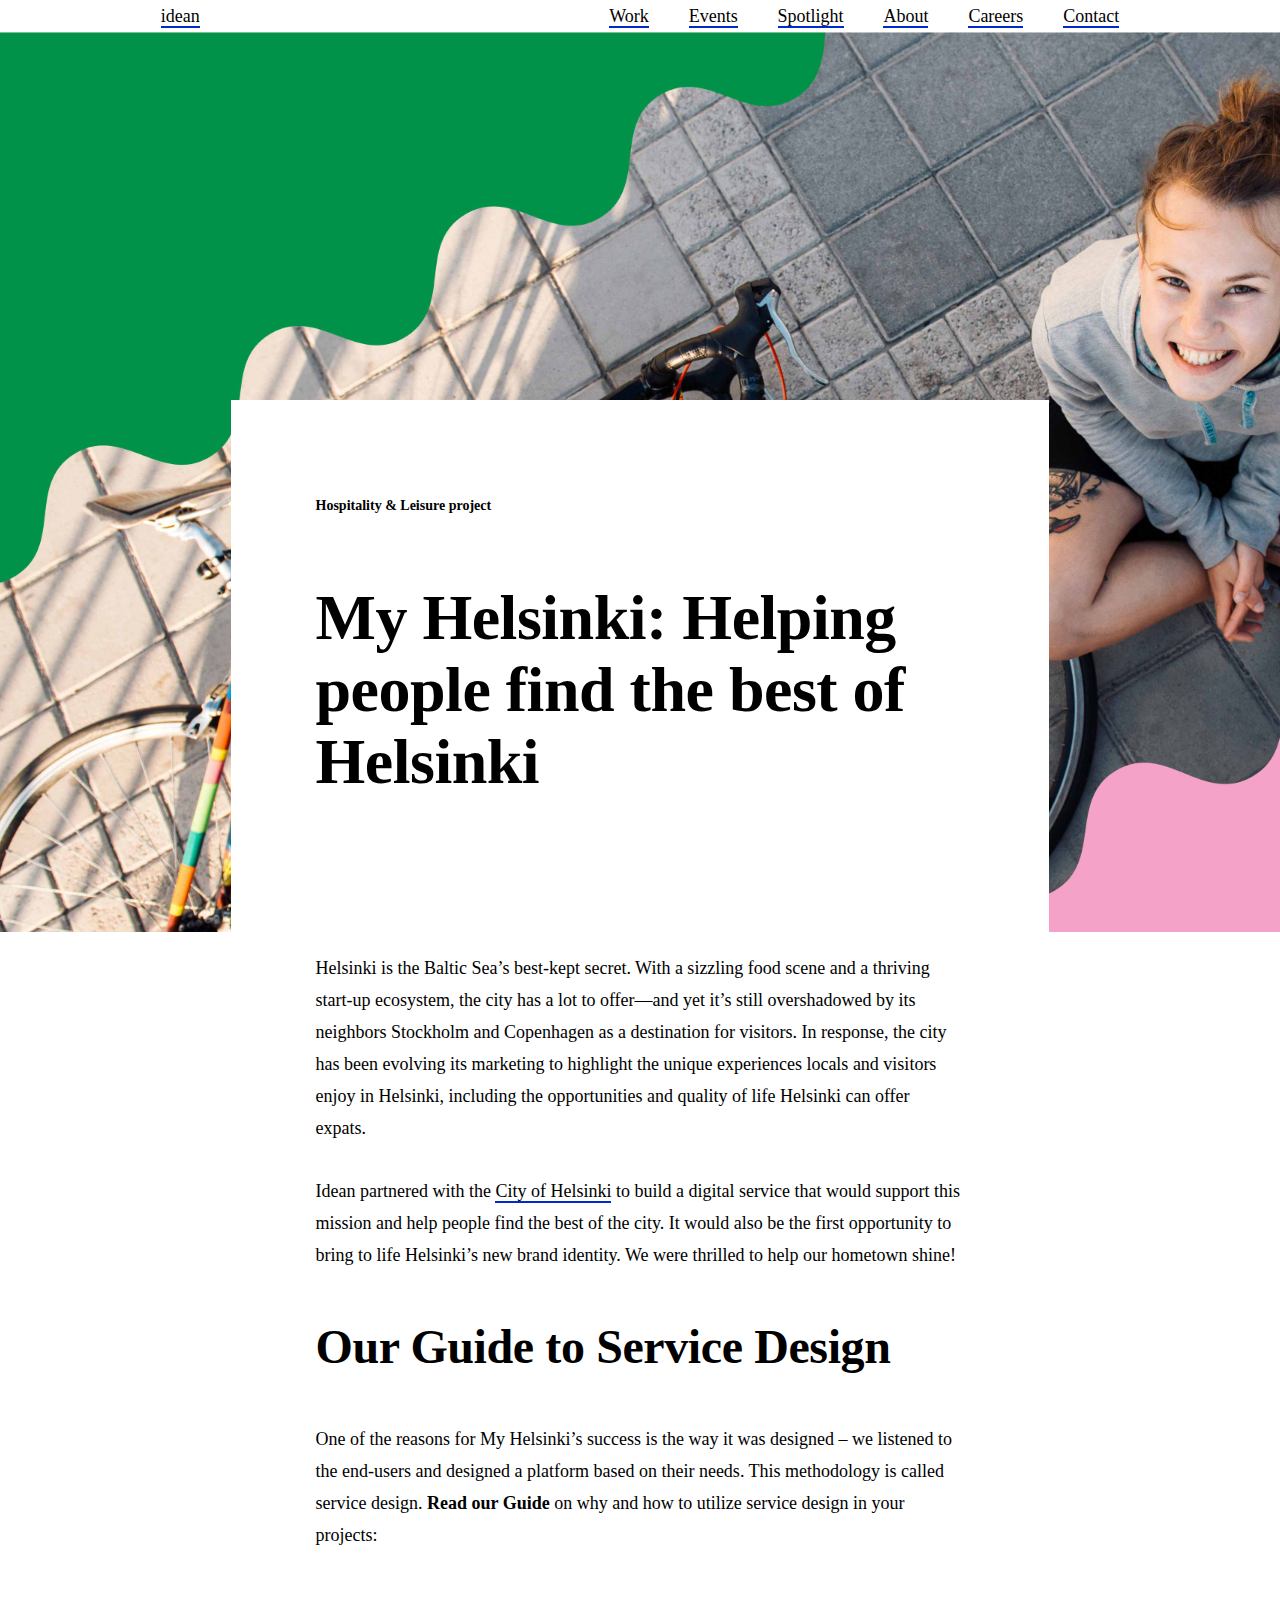
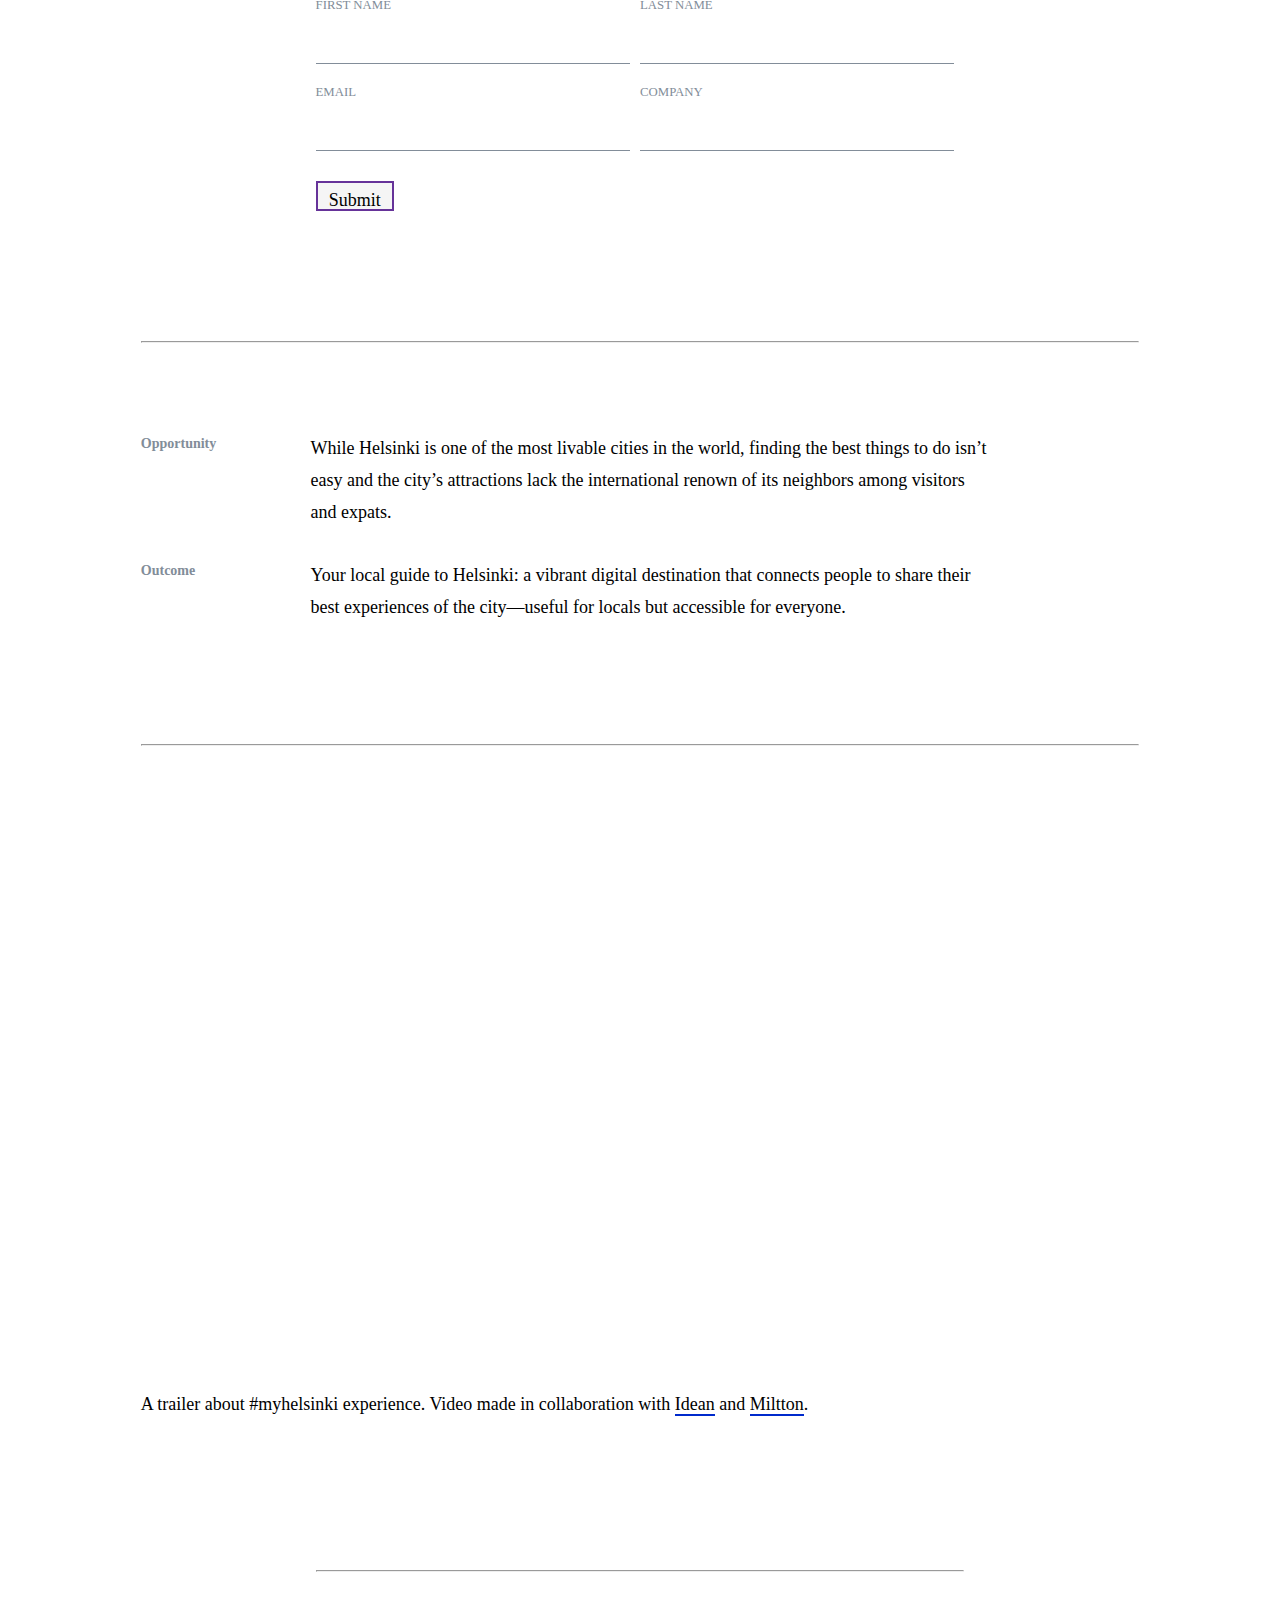
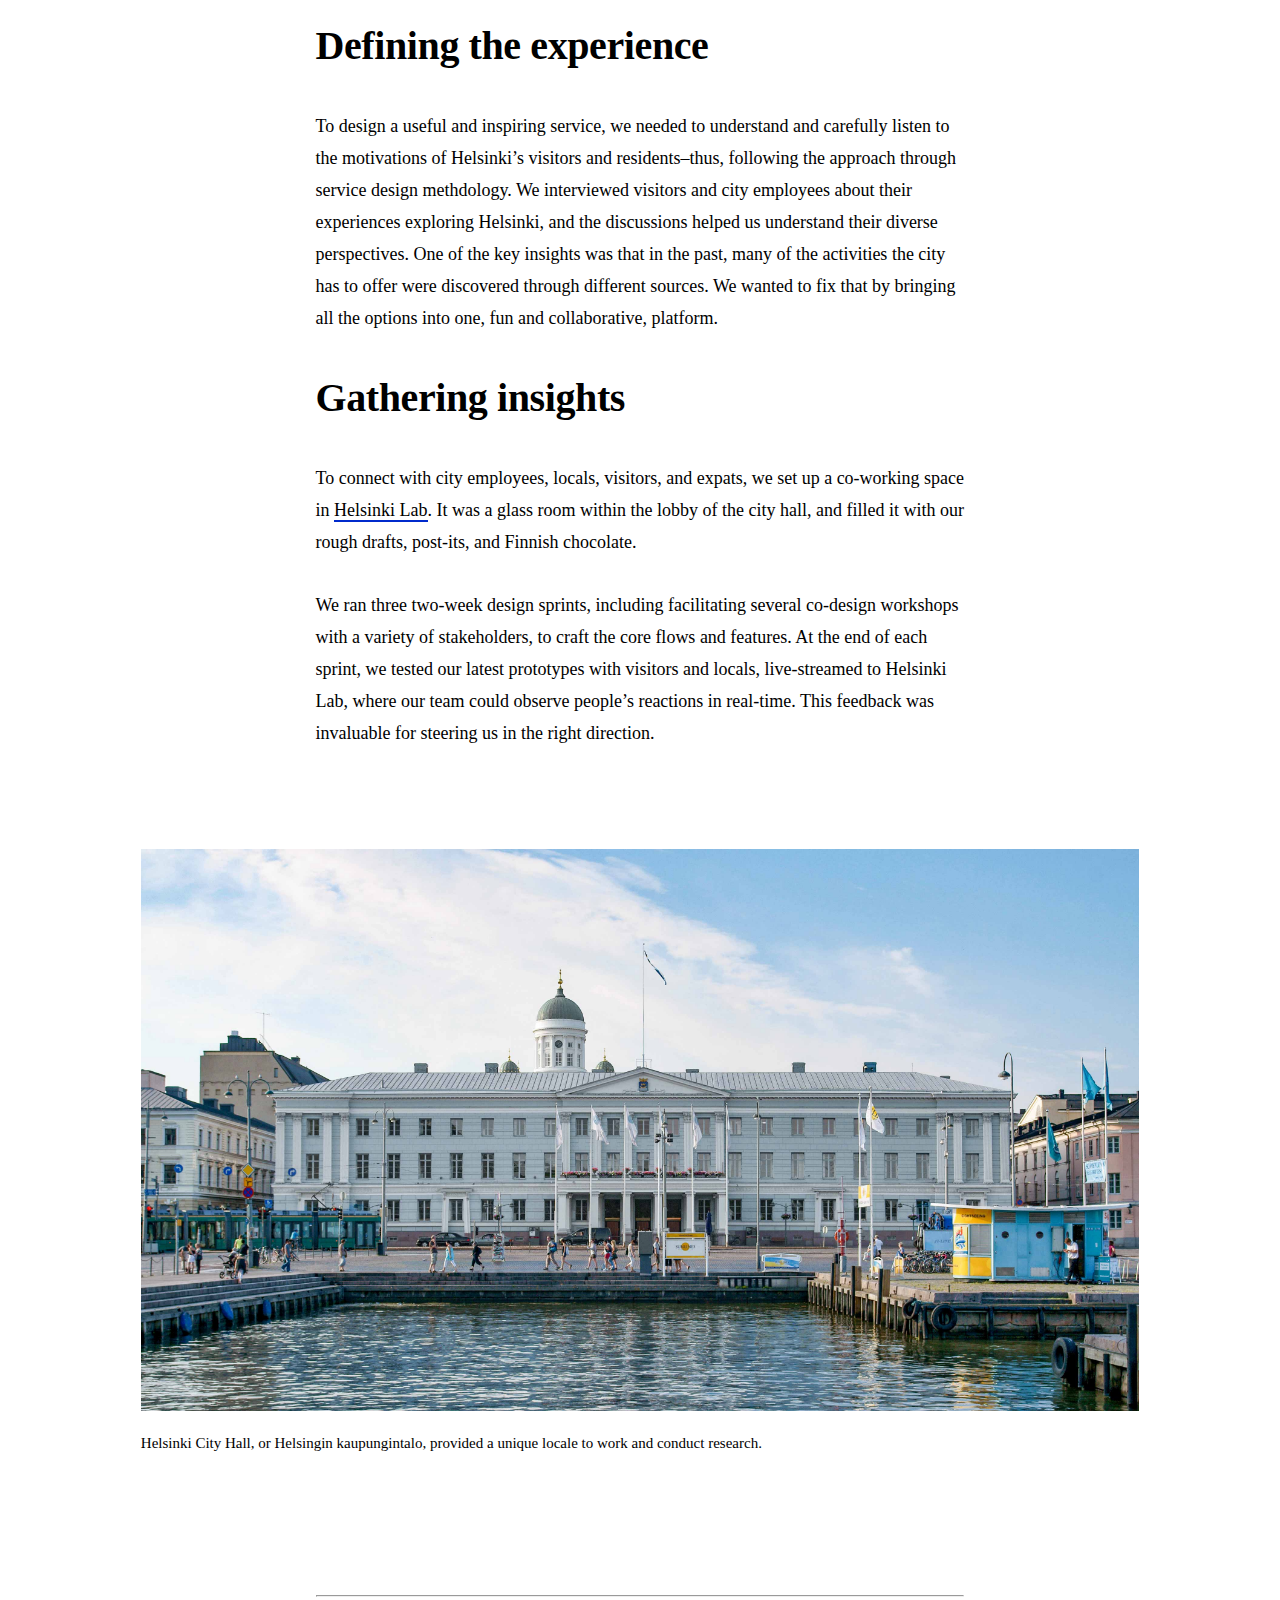
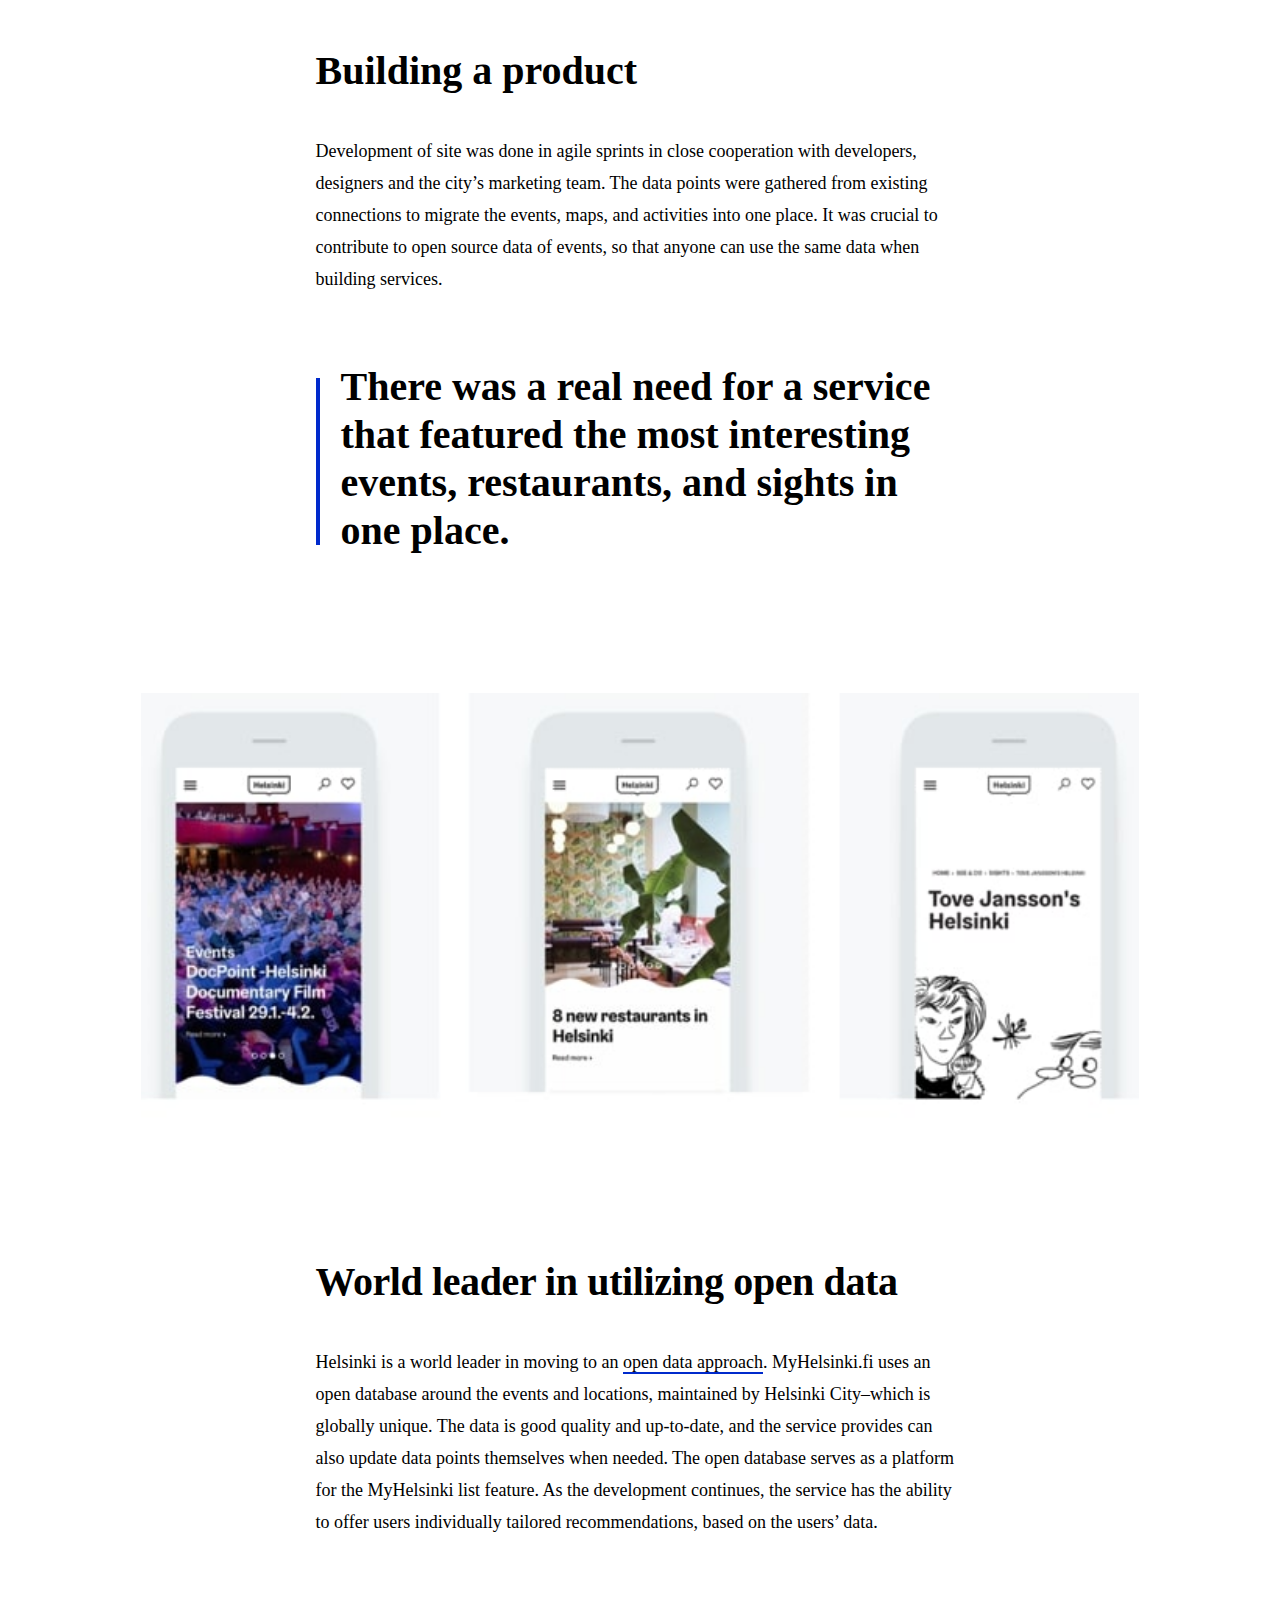
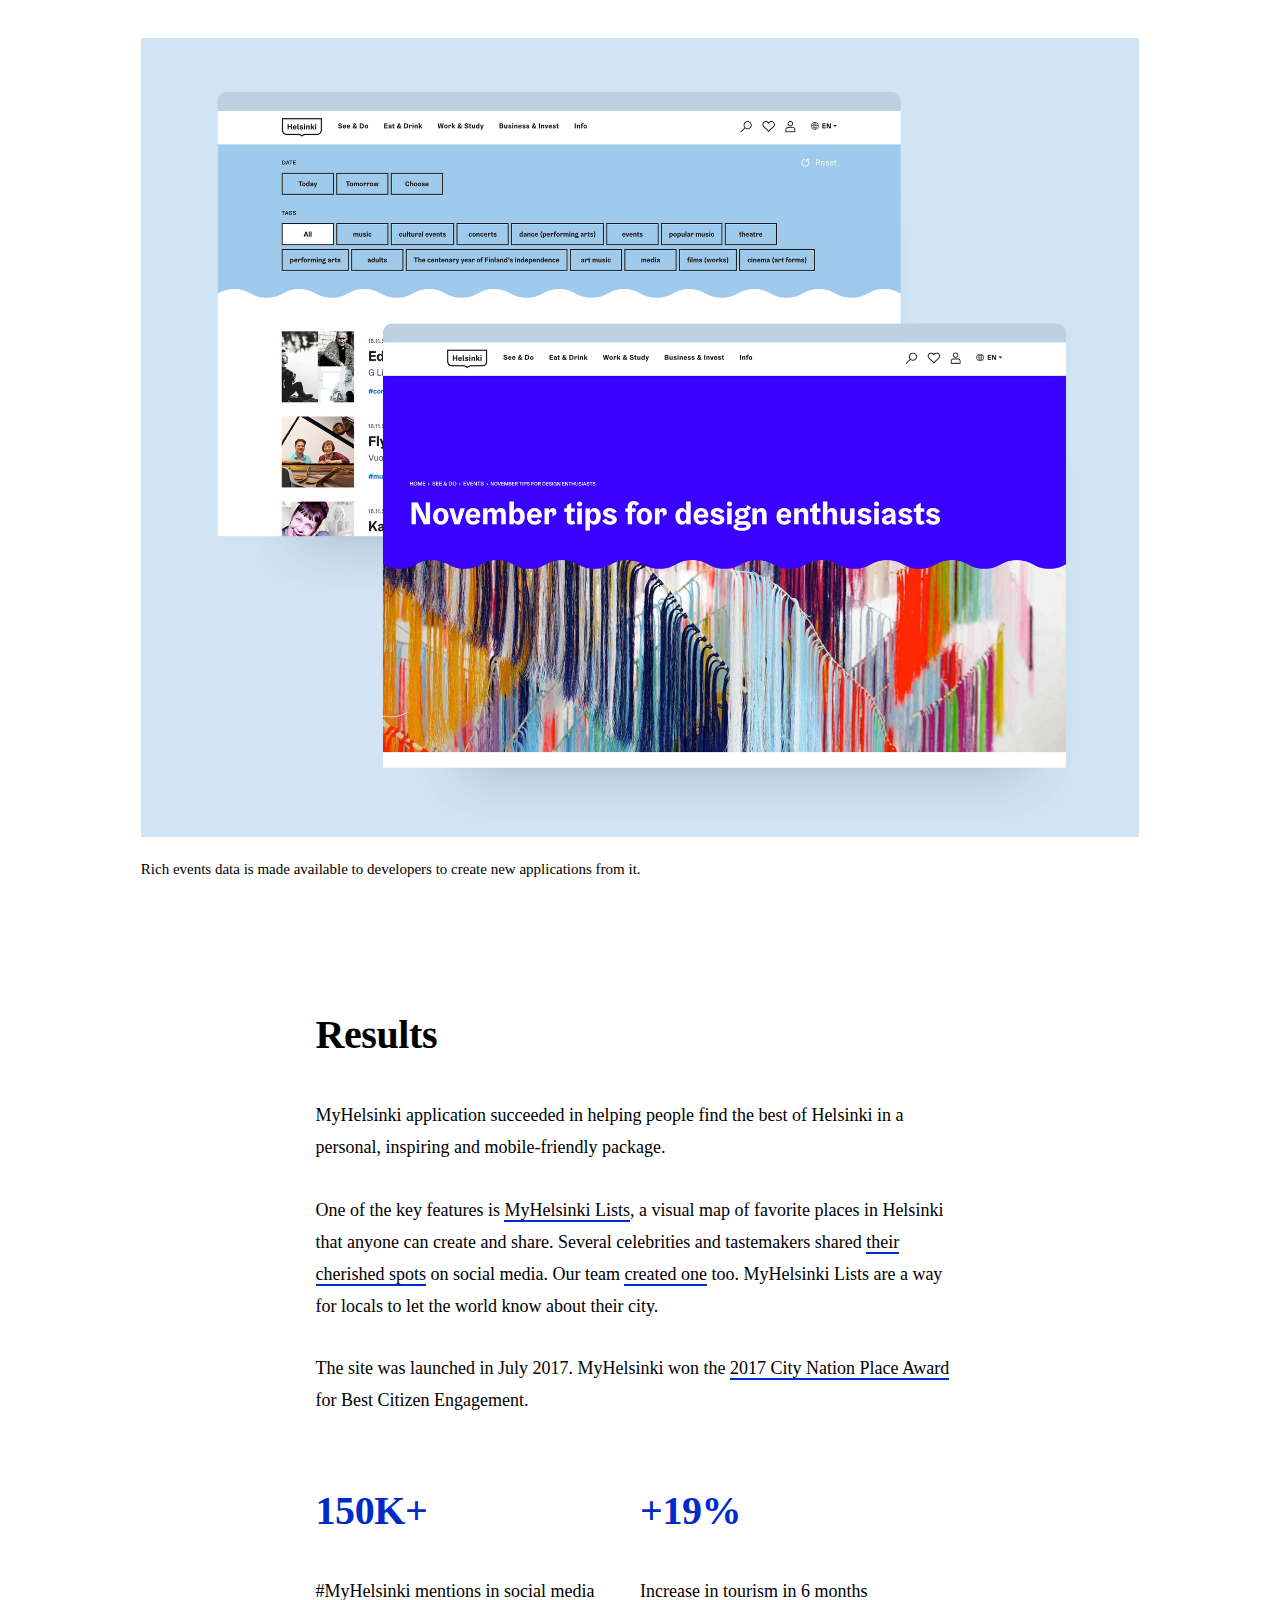
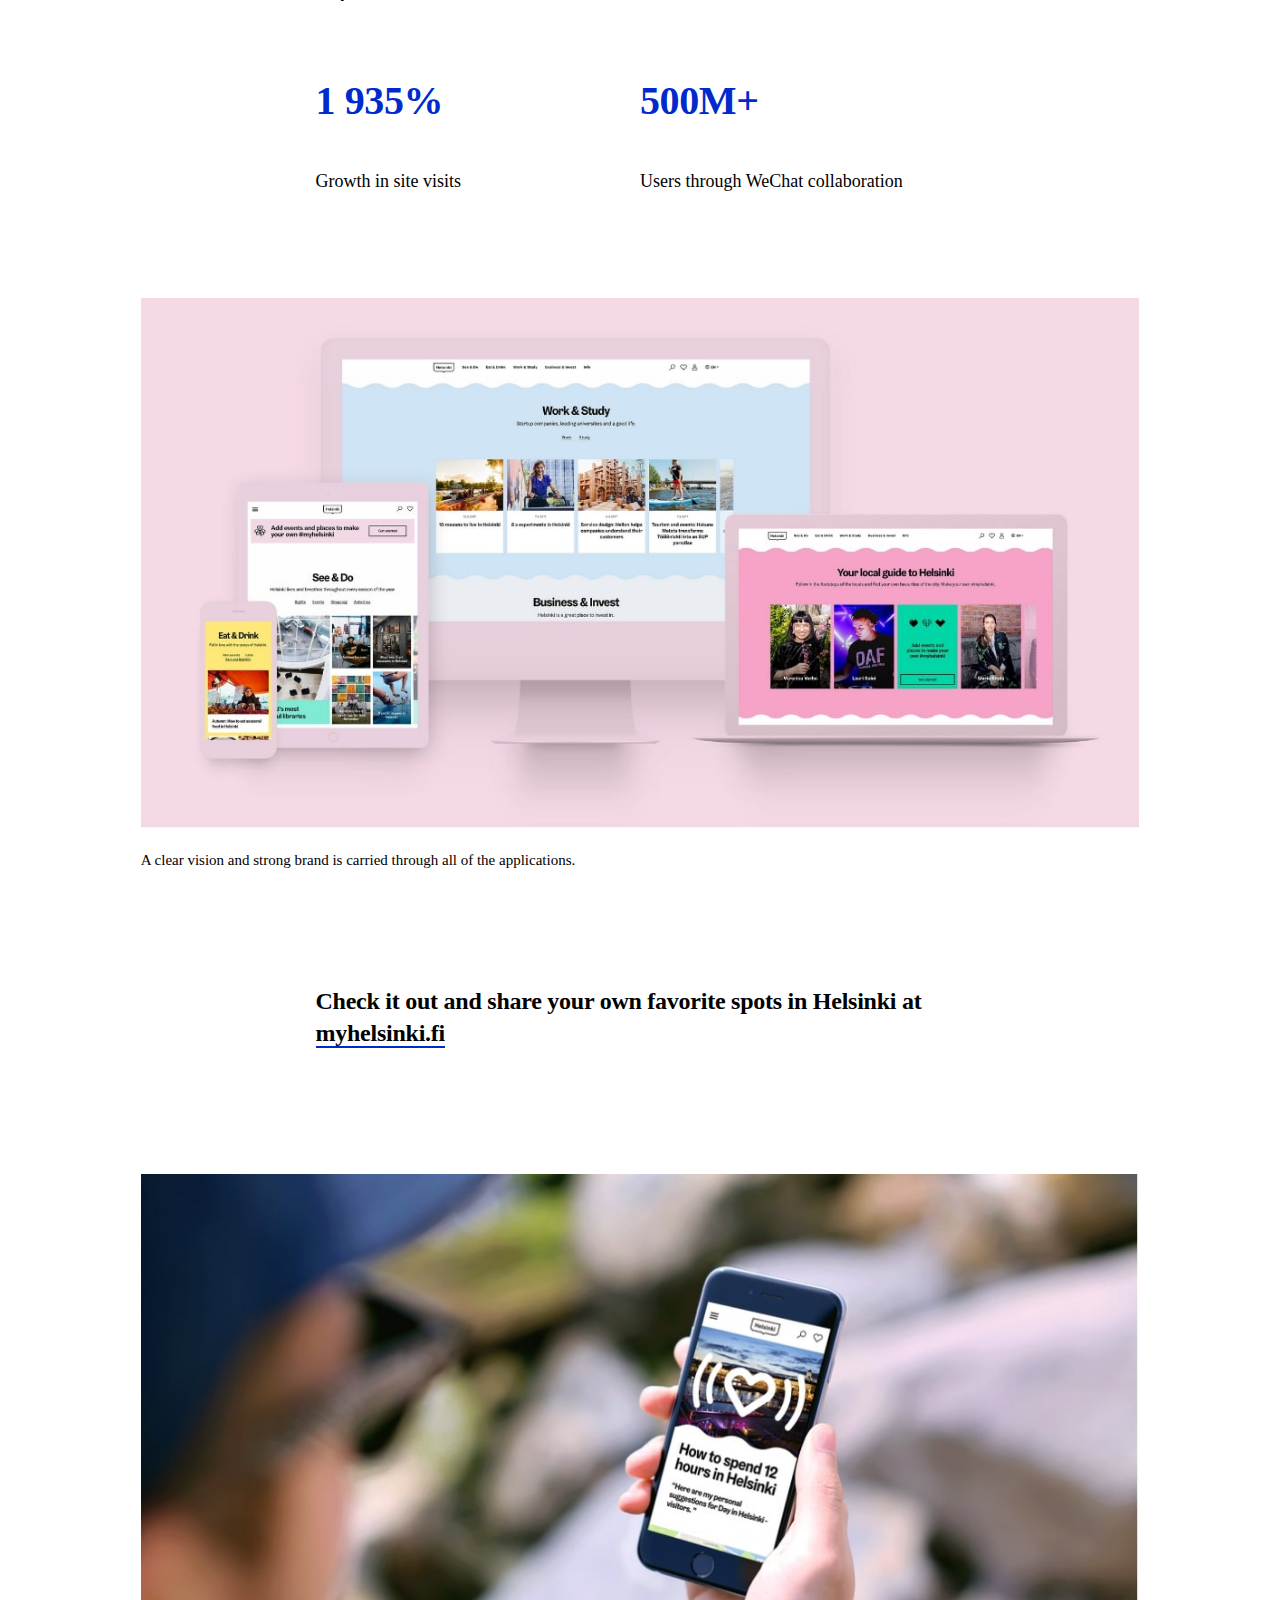
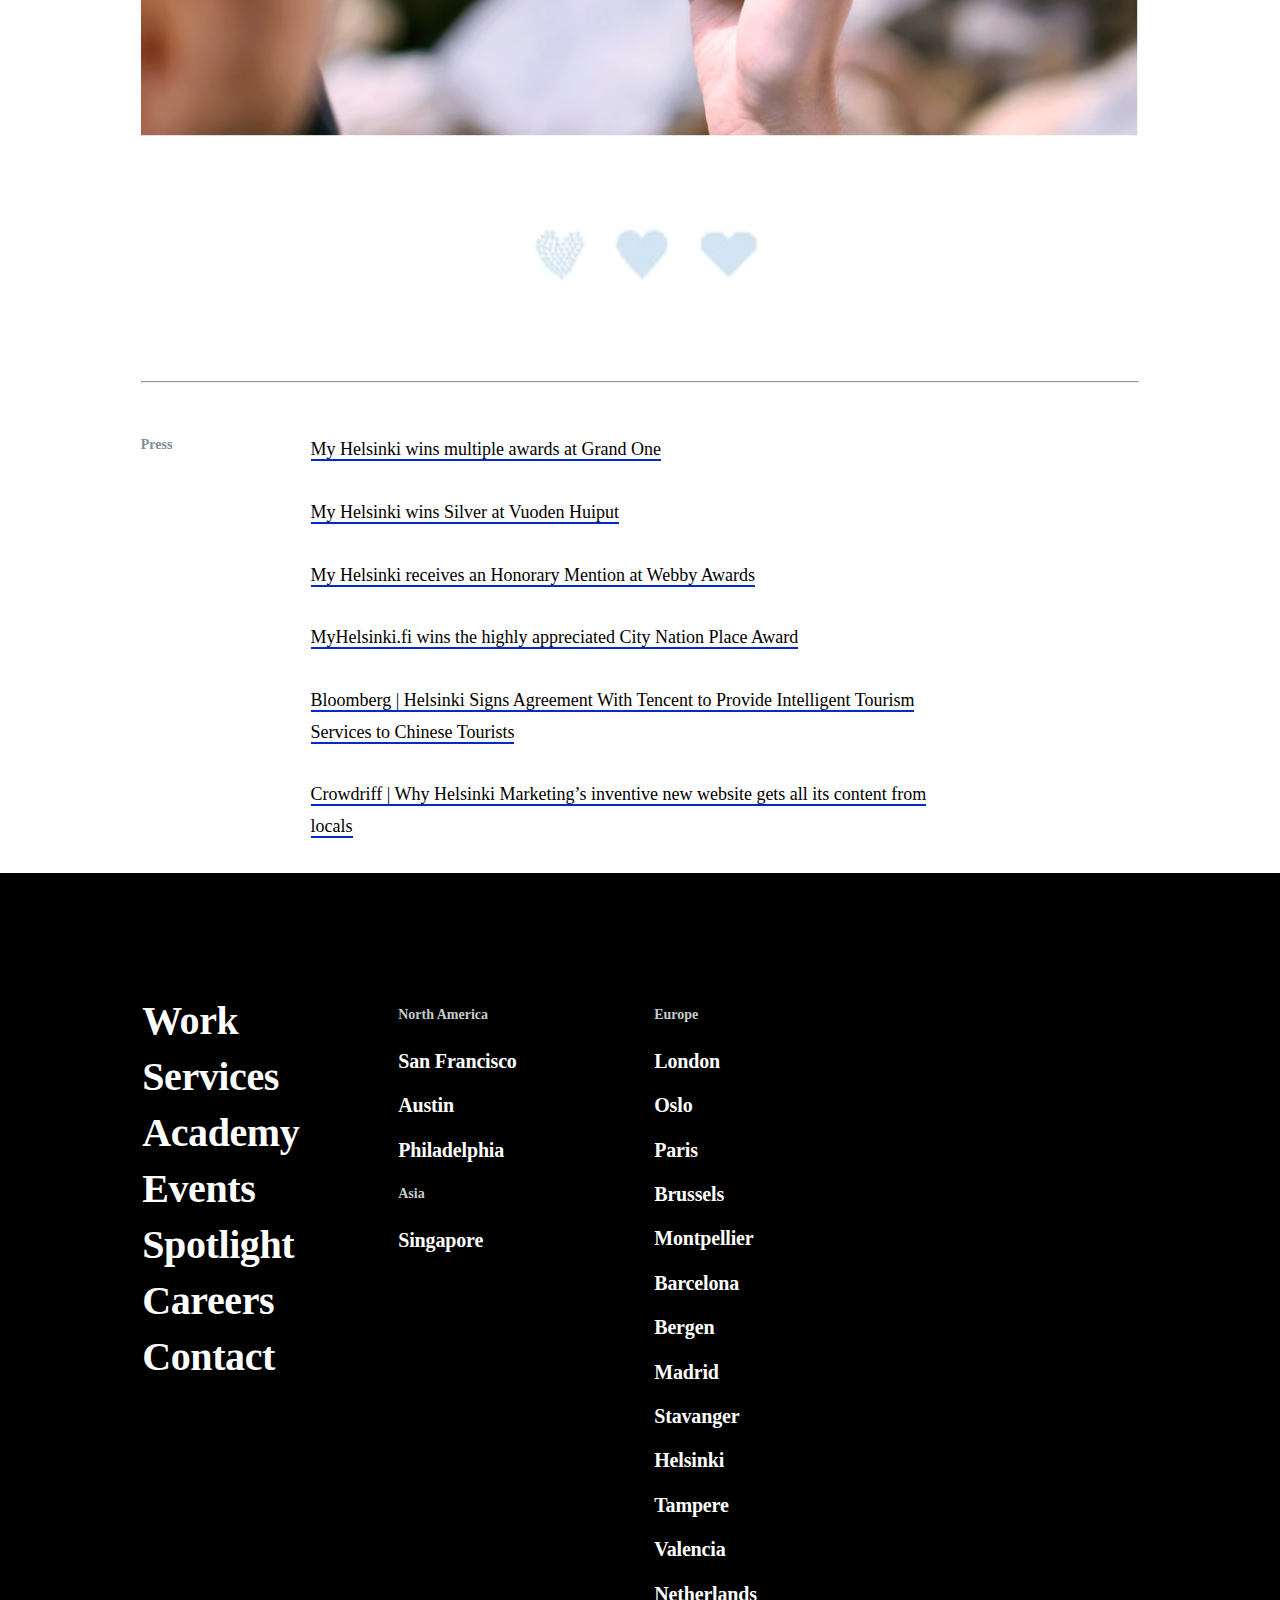
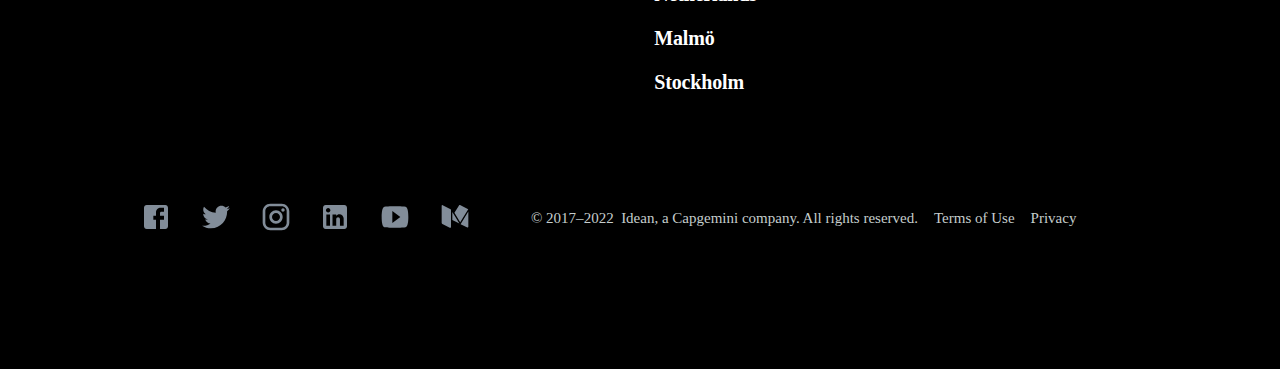
==== index.html @ 2efca184 "bottom footer" ====
<!DOCTYPE html>
<html lang="en">

<head>
  <meta charset="UTF-8">
  <meta http-equiv="X-UA-Compatible" content="IE=edge">
  <meta name="viewport" content="width=device-width, initial-scale=1.0">
  <link rel="stylesheet" href="style.css">
  <script src='https://www.google.com/recaptcha/api.js'></script>
  <link rel="stylesheet" href="https://pro.fontawesome.com/releases/v5.10.0/css/all.css" integrity="sha384-AYmEC3Yw5cVb3ZcuHtOA93w35dYTsvhLPVnYs9eStHfGJvOvKxVfELGroGkvsg+p" crossorigin="anonymous"/>
  <title>Idean</title>
</head>

<body>
  <header>
    <nav class="main_nav">
      <ul>
        <li class="logo"><a href="">idean</a></li>
        <li><a href="">Work</a></li>
        <li><a href="">Events</a></li>
        <li><a href="">Spotlight</a></li>
        <li><a href="">About</a></li>
        <li><a href="">Careers</a></li>
        <li><a href="">Contact</a></li>
      </ul>
    </nav>
  </header>
  <main>
    <article>
      <div class="hero">
        <div class="hero_image_container">
          <img class="hero_image" src="img/cover.jpg" alt="">
        </div>
        <div class="hero_content">
          <div class="middle_block">
            <p>Hospitality & Leisure project</p>
            <h2>My Helsinki: Helping people find the best of Helsinki </h2>
          </div>
        </div>
      </div>
      <section class="section_one">
        <div class="middle_block">
          <div class="text_block">
            <p>
              Helsinki is the Baltic Sea’s best-kept secret. With a sizzling food scene and a thriving start-up ecosystem, the city has a lot to offer—and yet it’s still overshadowed by its neighbors Stockholm and Copenhagen as a destination for visitors. In response, the city has been evolving its marketing to highlight the unique experiences locals and visitors enjoy in Helsinki, including the opportunities and quality of life Helsinki can offer expats.
            </p>    
            <p>
              Idean partnered with the <a href="">City of Helsinki</a> to build a digital service that would support this mission and help people find the best of the city. It would also be the first opportunity to bring to life Helsinki’s new brand identity. We were thrilled to help our hometown shine!
            </p>
            <h3>
              Our Guide to Service Design
            </h3>
            <p>
              One of the reasons for My Helsinki’s success is the way it was designed – we listened to the end-users and designed a platform based on their needs. This methodology is called service design. <strong>Read our Guide</strong> on why and how to utilize service design in your projects:
            </p>
          </div>
          <div class="form">
            <form>
              <div class="column">
                <label for="f_name">First name</label>
                <input type="text" name="f_name">
                <label for="email">Email</label>
                <input type="text" name="email">
                <div class="g-recaptcha" data-sitekey="6Ldbdg0TAAAAAI7KAf72Q6uagbWzWecTeBWmrCpJ"></div>
                <button type="submit">Submit</button>
              </div>
              <div class="column">
                <label for="l_name">Last name</label>
                <input type="text" name="l_name">
                <label for="company">Company</label>
                <input type="text" name="company">
              </div>
            </form>
          </div>
        </div>
        <hr>
        <div class="text_container">
          <div class="container">
            <h5 class="text_on_edge">Opportunity</h5>
            <div class="text_block">
              <p>While Helsinki is one of the most livable cities in the world, finding the best things to do isn’t easy and the city’s attractions lack the international renown of its neighbors among visitors and expats.</p>          
            </div>
          </div>
          <div class="container">
            <h5 class="text_on_edge">Outcome</h5>
            <div class="text_block">
              <p>Your local guide to Helsinki: a vibrant digital destination that connects people to share their best experiences of the city—useful for locals but accessible for everyone.</p>
            </div>  
          </div>
        </div>
          <hr>
      </section>
      <section class="section_two">
        <div class="section_two_content">
          <div class="trailer_container">
            <div class="trailer">
              <iframe src="https://player.vimeo.com/video/251823729" controls="" allowfullscreen="" frameborder="0"></iframe>
            </div>
          </div>
          <p>
            A trailer about #myhelsinki experience. Video made in collaboration with <a href="">Idean</a> and <a href="">Miltton</a>.
          </p>
          <div class="middle_block">
            <hr>
            <div class="text_block">
              <h1>Defining the experience</h1>
              <p>
                To design a useful and inspiring service, we needed to understand and carefully listen to the motivations of Helsinki’s visitors and residents–thus, following the approach through service design methdology. We interviewed visitors and city employees about their experiences exploring Helsinki, and the discussions helped us understand their diverse perspectives. One of the key insights was that in the past, many of the activities the city has to offer were discovered through different sources. We wanted to fix that by bringing all the options into one, fun and collaborative, platform. 
              </p>
              <h1>Gathering insights</h1>
              <p>To connect with city employees, locals, visitors, and expats, we set up a co-working space in <a href="">Helsinki Lab</a>. It was a glass room within the lobby of the city hall, and filled it with our rough drafts, post-its, and Finnish chocolate.</p>
              <p>We ran three two-week design sprints, including facilitating several co-design workshops with a variety of stakeholders, to craft the core flows and features. At the end of each sprint, we tested our latest prototypes with visitors and locals, live-streamed to Helsinki Lab, where our team could observe people’s reactions in real-time. This feedback was invaluable for steering us in the right direction.</p>
            </div>           
          </div>
          <div class="Helsinki">
            <img src="img/city.jpg" alt="">
            <p>Helsinki City Hall, or Helsingin kaupungintalo, provided a unique locale to work and conduct research.</p>
          </div>
          <div class="middle_block">
            <hr>
            <div class="text_block">
              <h3>Building a product</h3>
              <p>Development of site was done in agile sprints in close cooperation with developers, designers and the city’s marketing team. The data points were gathered from existing connections to migrate the events, maps, and activities into one place. It was crucial to contribute to open source data of events, so that anyone can use the same data when building services.</p>
            </div>
            <blockquote>
              <p>
                There was a real need for a service that featured the most interesting events, restaurants, and sights in one place.
              </p>
            </blockquote>
          </div>
          <div class="ios">
            <img src="img/ios.jpg" alt="">
          </div>
          <div class="middle_block">
            <div class="text_block">
              <h1>World leader in utilizing open data</h1>
              <p>Helsinki is a world leader in moving to an <a href="">open data approach</a>. MyHelsinki.fi uses an open database around the events and locations, maintained by Helsinki City–which is globally unique. The data is good quality and up-to-date, and the service provides can also update data points themselves when needed. The open database serves as a platform for the MyHelsinki list feature. As the development continues, the service has the ability to offer users individually tailored recommendations, based on the users’ data.</p>
            </div>
          </div>
          <div class="website">
            <img src="img/website.jpg" alt="">
            <p>Rich events data is made available to developers to create new applications from it.</p>
          </div>
          <div class="middle_block">
            <div class="text_block">
              <h1>Results</h1>
              <p>MyHelsinki application succeeded in helping people find the best of Helsinki in a personal, inspiring and mobile-friendly package. </p>
              <p>One of the key features is <a href="">MyHelsinki Lists</a>, a visual map of favorite places in Helsinki that anyone can create and share. Several celebrities and tastemakers shared <a href="">their cherished spots</a> on social media. Our team <a href="">created one</a> too. MyHelsinki Lists are a way for locals to let the world know about their city.</p>
              <p>The site was launched in July 2017. MyHelsinki won the <a href="">2017 City Nation Place Award</a> for Best Citizen Engagement.</p>
            </div>
            <div class="stats">
              <div class="stats_block">
                <h1>150K+</h1>
                <p>#MyHelsinki mentions in social media</p>
              </div>
              <div class="stats_block">
                <h1>+19%</h1>
                <p>Increase in tourism in 6 months</p>
              </div>
              <div class="stats_block">
                <h1>1 935%</h1>
                <p>Growth in site visits</p>
              </div>
              <div class="stats_block">
                <h1>500M+</h1>
                <p>Users through WeChat collaboration</p>
              </div>
            </div>
          </div>
          <div class="vision">
            <img src="img/vision.jpg">
            <p>A clear vision and strong brand is carried through all of the applications.</p>
          </div>
          <div class="middle_block">
            <div class="text_block">
              <h2>Check it out and share your own favorite spots in Helsinki at <a href=""> myhelsinki.fi</a></h2>
            </div>
          </div>
          <div class="phone">
           <p>
            <img src="" alt=""><img src="img/phone.jpg" alt="">
           </p> 
           <p>
            <img src="" alt=""><img src="img/hearts.jpg" alt="">
           </p>
          </div>
          <hr>
        </div>
      </section>
      <section class="press">
          <div class="container">
            <h5 class="text_on_edge">Press</h5>     
            <div class="news_links">
              <p><a href="https://www.idean.com/spotlight/idean-wins-grand-one-awards">My Helsinki wins multiple awards at Grand One</a></p>
              <p><a href="http://www.vuodenhuiput.fi/fi-FI/vuoden-huiput-2017/tulokset/hopeahuippu/0400ZUD/" target="_blank" rel="noopener">My Helsinki wins Silver at Vuoden Huiput</a></p>
              <p><a href="https://www.webbyawards.com/winners/2018/websites/general/travel/myhelsinki/" target="_blank" rel="noopener">My Helsinki receives an Honorary Mention at Webby Awards</a> 
              </p><p><a href="https://www.hel.fi/uutiset/fi/kaupunginkanslia/myhelsinkifi-voitti-arvostetun-city-nation-place-palkinnon" target="_blank" rel="noopener">MyHelsinki.fi wins the highly appreciated City Nation Place Award</a></p>
              <p><a href="http://markets.businessinsider.com/news/stocks/helsinki-signs-agreement-with-tencent-to-provide-intelligent-tourism-services-to-chinese-tourists-1002386002" target="_blank" rel="noopener">Bloomberg | Helsinki Signs Agreement With Tencent to Provide Intelligent Tourism Services to Chinese Tourists</a></p>
              <p><a href="https://crowdriff.com/blog/helsinki-website-content-locals" target="_blank" rel="noopener">Crowdriff | Why Helsinki Marketing’s inventive new website gets all its content from locals</a></p>
            </div> 
          </div>  
      </section>
    </article>
  </main>
  <footer>
    <nav class="footer_nav">
      <ul>
        <li><a href="/work">Work</a></li>
        <li><a href="/services">Services</a></li>
        <li><a href="/academy">Academy</a></li>
        <li><a href="/events">Events</a></li>
        <li><a href="/spotlight">Spotlight</a></li>
        <li><a href="/careers">Careers</a></li>
        <li><a href="/contact">Contact</a></li>
      </ul>
    </nav>
    <div class="locations">
      <nav>
        <h6>North America</h6>
        <ul>
          <li><a href="/contact/san-francisco">San Francisco</a></li>
          <li><a href="/contact/austin">Austin</a></li>
          <li><a href="/contact/philadelphia">Philadelphia</a></li>
        </ul>
        <h6>Asia</h6>
        <ul>
          <li><a href="/contact/singapore">Singapore</a></li>
        </ul>
      </nav>
      <nav>
        <h6>Europe</h6>
        <ul>
          <li><a href="/contact/london">London</a></li>
          <li><a href="/contact/oslo">Oslo</a></li>
          <li><a href="/contact/paris">Paris</a></li>
          <li><a href="/contact/brussels">Brussels</a></li>
          <li><a href="/contact/montpellier">Montpellier</a></li>
          <li><a href="/contact/barcelona">Barcelona</a></li>
          <li><a href="/contact/bergen">Bergen</a></li>
          <li><a href="/contact/madrid">Madrid</a></li>
          <li><a href="/contact/stavanger">Stavanger</a></li>
          <li><a href="/contact/helsinki">Helsinki</a></li>
          <li><a href="/contact/tampere">Tampere</a></li>
          <li><a href="/contact/valencia">Valencia</a></li>
          <li><a href="/contact/Netherlands">Netherlands</a></li>
          <li><a href="/contact/malmo">Malmö</a></li>
          <li><a href="/contact/stockholm">Stockholm</a></li>
        </ul>
      </nav>
    </div>
    <div class="bottom_footer">
      <nav  class="social_media">
        <ul>
          <li>
            <a href="https://facebook.com/IdeanEnterprises" target="_blank" title="Idean Facebook">
              <svg class="icon-4Ds2f" height="24" preserveAspectRatio="none" viewBox="0 0 24 24">
                <g>
                  <path d="M5,3 L19,3 C20.1045695,3 21,3.8954305 21,5 L21,19 C21,20.1045695 20.1045695,21 19,21 L5,21 C3.8954305,21 3,20.1045695 3,19 L3,5 C3,3.8954305 3.8954305,3 5,3 L5,3 Z M18,5 L15.5,5 C13.5670034,5 12,6.56700338 12,8.5 L12,11 L10,11 L10,14 L12,14 L12,21 L15,21 L15,14 L18,14 L18,11 L15,11 L15,9 C15,8.44771525 15.4477153,8 16,8 L18,8 L18,5 Z"></path>
                </g>
              </svg>
            </a>
          </li>
          <li><a href="https://twitter.com/Idean" target="_blank" title="Idean Twitter"><svg class="icon-4Ds2f" height="24" preserveAspectRatio="none" viewBox="0 0 24 24"><g><path d="M22.46,5.5 C21.69,5.85 20.86,6.08 20,6.19 C20.88,5.66 21.56,4.82 21.88,3.81 C21.05,4.31 20.13,4.66 19.16,4.86 C18.37,4 17.26,3.5 16,3.5 C13.65,3.5 11.73,5.42 11.73,7.79 C11.73,8.13 11.77,8.46 11.84,8.77 C8.28,8.59 5.11,6.88 3,4.29 C2.63,4.92 2.42,5.66 2.42,6.44 C2.42,7.93 3.17,9.25 4.33,10 C3.62,10 2.96,9.8 2.38,9.5 C2.38,11.61 3.86,13.35 5.82,13.74 C5.46,13.84 5.08,13.89 4.69,13.89 C4.42,13.89 4.15,13.86 3.89,13.81 C4.43,15.5 6,16.76 7.89,16.79 C6.43,17.95 4.58,18.63 2.56,18.63 C2.22,18.63 1.88,18.61 1.54,18.57 C3.44,19.79 5.7,20.5 8.12,20.5 C16,20.5 20.33,13.96 20.33,8.29 C20.33,8.1 20.33,7.92 20.32,7.73 C21.16,7.13 21.88,6.37 22.46,5.5 Z"></path></g></svg></a></li>
          <li><a href="https://instagram.com/ideanux" target="_blank" title="Idean Instagram"><svg class="icon-4Ds2f" height="24" preserveAspectRatio="none" viewBox="0 0 24 24"><g><path d="M7.8,2 L16.2,2 C19.4,2 22,4.6 22,7.8 L22,16.2 C22,19.4032515 19.4032515,22 16.2,22 L7.8,22 C4.6,22 2,19.4 2,16.2 L2,7.8 C2,4.59674845 4.59674845,2 7.8,2 L7.8,2 Z M7.6,4 C5.6117749,4 4,5.6117749 4,7.6 L4,16.4 C4,18.39 5.61,20 7.6,20 L16.4,20 C18.3882251,20 20,18.3882251 20,16.4 L20,7.6 C20,5.61 18.39,4 16.4,4 L7.6,4 L7.6,4 Z M17.25,5.5 C17.9403559,5.5 18.5,6.05964406 18.5,6.75 C18.5,7.44035594 17.9403559,8 17.25,8 C16.5596441,8 16,7.44035594 16,6.75 C16,6.05964406 16.5596441,5.5 17.25,5.5 L17.25,5.5 Z M12,7 C14.7614237,7 17,9.23857625 17,12 C17,14.7614237 14.7614237,17 12,17 C9.23857625,17 7,14.7614237 7,12 C7,9.23857625 9.23857625,7 12,7 L12,7 Z M12,9 C10.3431458,9 9,10.3431458 9,12 C9,13.6568542 10.3431458,15 12,15 C13.6568542,15 15,13.6568542 15,12 C15,10.3431458 13.6568542,9 12,9 Z"></path></g></svg></a></li>
          <li><a href="https://linkedin.com/company/idean" target="_blank" title="Idean LinkedIn"><svg class="icon-4Ds2f" height="24" preserveAspectRatio="none" viewBox="0 0 24 24"><g><path d="M19,3 C20.1045695,3 21,3.8954305 21,5 L21,19 C21,20.1045695 20.1045695,21 19,21 L5,21 C3.8954305,21 3,20.1045695 3,19 L3,5 C3,3.8954305 3.8954305,3 5,3 L19,3 L19,3 Z M18.5,18.5 L18.5,13.2 C18.5,11.3995517 17.0404483,9.94 15.24,9.94 C14.39,9.94 13.4,10.46 12.92,11.24 L12.92,10.13 L10.13,10.13 L10.13,18.5 L12.92,18.5 L12.92,13.57 C12.92,12.8 13.54,12.17 14.31,12.17 C15.0831986,12.17 15.71,12.7968014 15.71,13.57 L15.71,18.5 L18.5,18.5 L18.5,18.5 Z M6.88,8.56 C7.80783838,8.56 8.56,7.80783838 8.56,6.88 C8.56,5.95 7.81,5.19 6.88,5.19 C5.94663877,5.19 5.19,5.94663877 5.19,6.88 C5.19,7.81 5.95,8.56 6.88,8.56 L6.88,8.56 Z M8.27,18.5 L8.27,10.13 L5.5,10.13 L5.5,18.5 L8.27,18.5 Z"></path></g></svg></a></li>
          <li><a href="https://youtube.com/ideanenterprises" target="_blank" title="Idean YouTube"><svg class="icon-4Ds2f" height="24" preserveAspectRatio="none" viewBox="0 0 24 24"><g><path d="M10,16.5 L10,7.5 L16,12 L10,16.5 Z M20,4.4 C19.4,4.2 15.7,4 12,4 C8.3,4 4.6,4.19 4,4.38 C2.44,4.9 2,8.4 2,12 C2,15.59 2.44,19.1 4,19.61 C4.6,19.81 8.3,20 12,20 C15.7,20 19.4,19.81 20,19.61 C21.56,19.1 22,15.59 22,12 C22,8.4 21.56,4.91 20,4.4 Z"></path></g></svg></a></li>
          <li><a href="https://medium.com/ideas-by-idean" target="_blank" title="Idean Medium"><svg class="icon-4Ds2f" height="24" preserveAspectRatio="none" viewBox="0 0 24 24"><g><path d="M21.93,6.09564938 L15.89,15.9456494 L11.57,8.90564938 L15,3.31564938 C15.17,3.05564938 15.5,2.94564938 15.78,3.02564938 L21.93,6.09564938 L21.93,6.09564938 Z M22,19.2556494 C22,19.8256494 21.5,20.0456494 20.89,19.7356494 L16.18,17.3856494 L22,7.88564938 L22,19.2556494 L22,19.2556494 Z M9,19.4156494 C9,19.9756494 8.57,20.2356494 8.07,19.9756494 L2.55,17.2356494 C2.25,17.0756494 2,16.6756494 2,16.3356494 L2,3.61564938 C2,3.16564938 2.33,2.97564938 2.74,3.15564938 L8.7,6.13564938 L9,6.59564938 L9,19.4156494 L9,19.4156494 Z M15.29,16.9356494 L10,14.2856494 L10,8.28564938 L15.29,16.9356494 Z"></path></g></svg></a></li>
        </ul>
      </nav>
      <div class="copyright">
        <div class="copyright_inner">
          <p>© 2017–<!-- -->2022<!-- -->&nbsp;&nbsp;Idean, a Capgemini company. All&nbsp;rights&nbsp;reserved.</p>
          <a href="/terms-of-use">Terms of Use</a>
          <a href="/privacy">Privacy</a>
        </div>
      </div>
    </div>
  </footer>
</body>

</html>
---- style.css ----
/* Box sizing rules */
*,
*::before,
*::after {
	box-sizing: border-box;
}

/* Remove default margin */
body,
h1,
h2,
h3,
h4,
p,
figure,
blockquote,
dl,
dd {
	margin: 0;
}

/* Remove list styles on ul, ol elements with a list role, which suggests default styling will be removed */
ul[role="list"],
ol[role="list"] {
	list-style: none;
}

/* Set core root defaults */
html:focus-within {
	scroll-behavior: smooth;
}

/* Set core body defaults */
body {
	min-height: 100vh;
	text-rendering: optimizeSpeed;
	line-height: 1.5;
	font-size: 1.25rem;
}

/* A elements that don't have a class get default styles */
a:not([class]) {
	text-decoration-skip-ink: auto;
}

/* Make images easier to work with */
img,
picture {
	width: 100%;
	display: block;
}

/* Inherit fonts for inputs and buttons */
input,
button,
textarea,
select {
	font: inherit;
}

/* Remove all animations, transitions and smooth scroll for people that prefer not to see them */
@media (prefers-reduced-motion: reduce) {
	html:focus-within {
		scroll-behavior: auto;
	}

	*,
	*::before,
	*::after {
		animation-duration: 0.01ms !important;
		animation-iteration-count: 1 !important;
		transition-duration: 0.01ms !important;
		scroll-behavior: auto !important;
	}
}

html {
	font-family: Tiempos Text, serif;
}

ul {
	list-style: none;
}

nav ol,
nav ul {
	padding: 0;
	margin: 0;
}

p {
	margin: 1.7em 0;
}

h1,
h2,
h3,
h4,
h5,
h6 {
	margin: 1em 0;
}

h6 {
	font-size: 0.875rem;
	line-height: 1.7143;
	font-family: Eina 03, system, -apple-system, BlinkMacSystemFont, sans-serif;
	font-weight: 700;
	color: #000;
}

a {
	color: inherit;
	text-decoration: none;
	background-color: transparent;
	border-bottom: 0.125rem solid #002acc;
}

a:hover {
	border-color: #ff5b5d;
}

/* header */
.main_nav {
	position: relative;
	padding: 0 11vw;
}

.main_nav > ul {
	display: flex;
	margin: auto;
}

.main_nav .logo {
	margin-right: auto;
}

.main_nav li {
	padding: 0 2%;
}

/* main */
main {
	position: relative;
	padding: 0 11vw;
}

article {
	display: block;
}

.middle_block {
	width: 82%;
	margin: auto;
	padding: 7% 8.5%;
	background-color: white;
}

hr {
	margin: 50px 0;
}

.text_block {
	color: black;
}

.text_container {
	padding: 4% 0;
}

.container {
	display: flex;
}

.text_on_edge {
	width: 17%;
	margin-top: 0;
	flex-shrink: 0;
	font-size: 0.875rem;
	line-height: 1.7143;
	font-family: Eina 03, system, -apple-system, BlinkMacSystemFont, sans-serif;
	font-weight: 700;
	color: #828d99;
}

.text_container p {
	margin-top: 0;
	width: 82%;
}

/* hero */
.hero {
	margin: 0 -11vw;
	position: relative;
	min-height: 100vh;
}

.hero_image_container {
	max-height: 100vh;
	overflow: hidden;
}

.hero_image {
	position: relative;
	left: 50%;
	display: block;
	width: 160vh;
	height: auto;
	min-width: 100%;
	min-height: 100%;
	-webkit-transform: translateX(-50%);
	transform: translateX(-50%);
}

.hero_content {
	position: absolute;
	padding: 0 11vw;
	bottom: 0;
	width: 100%;
}

.hero_content p {
	font-size: 0.875rem;
	color: black;
	font-weight: 700;
	line-height: 1.7143;
	font-family: Eina 03, system, -apple-system, BlinkMacSystemFont, sans-serif;
}

.hero_content h2 {
	font-size: 4rem;
	line-height: 1.125;
	font-family: Eina 03, system, -apple-system, BlinkMacSystemFont, sans-serif;
	font-weight: 700;
	letter-spacing: -0.03125rem;
	color: #000;
}

/* section_one */
.section_one {
	margin-top: -80px;
}

.section_one h3 {
	font-size: 3rem;
	line-height: 1.1667;
	font-family: Eina 03, system, -apple-system, BlinkMacSystemFont, sans-serif;
	font-weight: 700;
	letter-spacing: -0.025rem;
	color: #000;
}

form {
	display: flex;
}

.column {
	width: 50%;
	padding: 5px 10px 5px 0;
}

.form label {
	font-size: 0.8rem;
	color: #828d99;
	text-transform: uppercase;
}

input[type="text"] {
	width: 100%;
	margin: 10px 0;
	border: none;
	border-bottom: 1px solid #828d99;
}

.g-recaptcha {
	margin: 20px 0;
}

.column button {
	width: 25%;
	height: 30px;
	background-color: whitesmoke;
	border: 2px solid rebeccapurple;
}

/* section_two */
.trailer_container p,
.Helsinki p,
.website p,
.vision p {
	margin: 20px 0;
	font-size: 0.9375rem;
	line-height: 1.6;
	font-family: Eina 01, system, -apple-system, BlinkMacSystemFont, sans-serif;
	font-style: normal;
	color: #000;
}

.trailer {
	position: relative;
	overflow: hidden;
}

.trailer iframe {
	position: absolute;
	top: 0;
	left: 0;
	width: 100%;
	height: 100%;
}

.trailer::after {
	display: block;
	height: 0;
	padding-bottom: 56.25%;
	content: "";
}

.section_two h1 {
	font-size: 3rem;
	line-height: 1.1667;
	font-family: Eina 03, system, -apple-system, BlinkMacSystemFont, sans-serif;
	font-weight: 700;
	letter-spacing: -0.025rem;
	color: #000;
}

blockquote {
	position: relative;
	font-size: 3rem;
	font-weight: 700;
	line-height: 1.1667;
	margin: 0 25px;
	font-family: Eina 03, system, -apple-system, BlinkMacSystemFont, sans-serif;
	color: #000;
}

blockquote::before {
	content: "";
	width: 4px;
	top: 15px;
	bottom: 10px;
	left: -25px;
	display: block;
	position: absolute;
	background-color: #002acc;
}

.stats {
	display: flex;
	flex-wrap: wrap;
}

.stats_block {
	width: 50%;
}

.stats_block h1 {
	font-size: 5rem;
	color: #002acc;
}

.section_two h2 {
	font-size: 2rem;
	line-height: 1.25;
	font-family: Eina 03, system, -apple-system, BlinkMacSystemFont, sans-serif;
	font-weight: 700;
	letter-spacing: -0.01562rem;
	color: #000;
}

.news_links {
	margin-top: -30px;
	width: 82%;
	margin-right: 17.14286%;
}

/* Footer */
footer {
	padding: 7.5rem 11.11111vw 8rem;
	-webkit-transition: all 0.3s ease-in-out;
	transition: all 0.3s ease-in-out;
	font-size: 0.9375rem;
	line-height: 1.6;
	font-family: Eina 01, system, -apple-system, BlinkMacSystemFont, sans-serif;
	font-style: normal;
	color: #828d99;
	display: -webkit-box;
	display: -ms-flexbox;
	display: flex;
	background-color: #000;
	-webkit-box-align: start;
	-ms-flex-align: start;
	align-items: flex-start;
	-ms-flex-wrap: wrap;
	flex-wrap: wrap;
}

.footer_nav {
	width: 25.71429%;
}

footer a {
	display: inline-block;
	border: 0;
	-webkit-transition: all 0.3s ease-out;
	transition: all 0.3s ease-out;
}

footer a:hover {
	color: #002acc;
}

.footer_nav > ul a {
	font-size: 3rem;
	line-height: 1.1667;
	font-family: Eina 03, system, -apple-system, BlinkMacSystemFont, sans-serif;
	font-weight: 700;
	letter-spacing: -0.025rem;
	color: #fff;
	display: inline-block;
	padding: 0.1em 0;
	border: 0;
}

.footer_nav > ul a:focus,
.footer_nav > ul a:hover {
	color: #002acc;
}

.locations {
	display: -webkit-box;
	display: -ms-flexbox;
	display: flex;
	width: 51.42857%;
	-ms-flex-wrap: wrap;
	flex-wrap: wrap;
}

.locations nav {
	width: 50%;
	white-space: nowrap;
}

.locations a {
	font-size: 1.5rem;
	line-height: 1.3333;
	font-family: Eina 03, system, -apple-system, BlinkMacSystemFont, sans-serif;
	font-weight: 700;
	letter-spacing: -0.01rem;
	color: #fff;
	padding: 0.44444em 0;
}

.locations a:hover {
	fill: #fff;
}

.footer ul + h6 {
	margin-top: 3em;
}

footer h6,
footer p,
.copyright a {
	color: #c5cdcc;
}

footer h6 {
	margin-top: 0.625rem;
	margin-bottom: 1.25rem;
	color: #c5cdcc;
}

.locations ul {
	margin-top: -0.5rem;
}

/* .upcoming {
	max-width: 250px;
}

.upcoming a {
	font-size: 1.4rem;
	font-weight: 900;
}

.upcoming p {
	color: #c5cdcc;
	font-size: 0.8rem;
} */

.bottom_footer {
	display: flex;
	width: 100%;
	margin-top: 5.5rem;
}

.social_media {
	padding-right: 3rem;
	margin-left: -0.875rem;
	-ms-flex-negative: 0;
	flex-shrink: 0;
}

.social_media li {
	display: inline-block;
}

.social_media a {
	max-width: 3.5rem;
	padding: 0.5rem 0.75rem;
}

.icon-4Ds2f {
	position: relative;
	display: inline-block;
	line-height: 1;
	vertical-align: middle;
	background-color: transparent;
	background-position: 50%;
	background-repeat: no-repeat;
	fill: #000;
}

.social_media svg {
	height: 2rem;
	-webkit-transition: all 0.3s ease-out;
	transition: all 0.3s ease-out;
	fill: #828d99;
}

.social_media a:hover svg {
	fill: #fff;
}

.copyright {
	display: -webkit-box;
	display: -ms-flexbox;
	display: flex;
	padding-bottom: 0.6875rem;
	-webkit-box-align: end;
	-ms-flex-align: end;
	align-items: flex-end;
}

.copyright_inner {
	font-size: 0.9375rem;
	line-height: 1.6;
	font-family: Eina 01, system, -apple-system, BlinkMacSystemFont, sans-serif;
	font-style: normal;
	color: #000;
	display: -webkit-box;
	display: -ms-flexbox;
	display: flex;
	-webkit-box-align: end;
	-ms-flex-align: end;
	align-items: flex-end;
}

.copyright_inner > div {
	color: #828d99;
}

.copyright_inner > p {
	display: inline-block;
	margin: 0 1rem 0 0;
}

.copyright_inner a {
	margin-right: 1rem;
	margin-bottom: -0.0625rem;
	white-space: nowrap;
	border-bottom: 1px solid transparent;
}

.copyright a {
	border-bottom: 1px solid #000;
}

.copyright a:focus,
.copyright a:hover {
	color: #fff;
	border-bottom: 1px solid #fff;
}

@media screen and (max-width: 1920px) {
	body {
		font-size: 1.125rem;
		line-height: 1.7778;
	}

	.section_two h1,
	h3 {
		font-size: 2.5rem;
		line-height: 1.2;
	}

	blockquote {
		font-size: 2.5rem;
		line-height: 1.2;
	}

	.section_two h2 {
		font-size: 1.5rem;
		line-height: 1.3333;
	}

	.footer_nav > ul a {
		font-size: 2.5rem;
		line-height: 1.2;
	}

	.locations a {
		font-size: 1.25rem;
	}
}
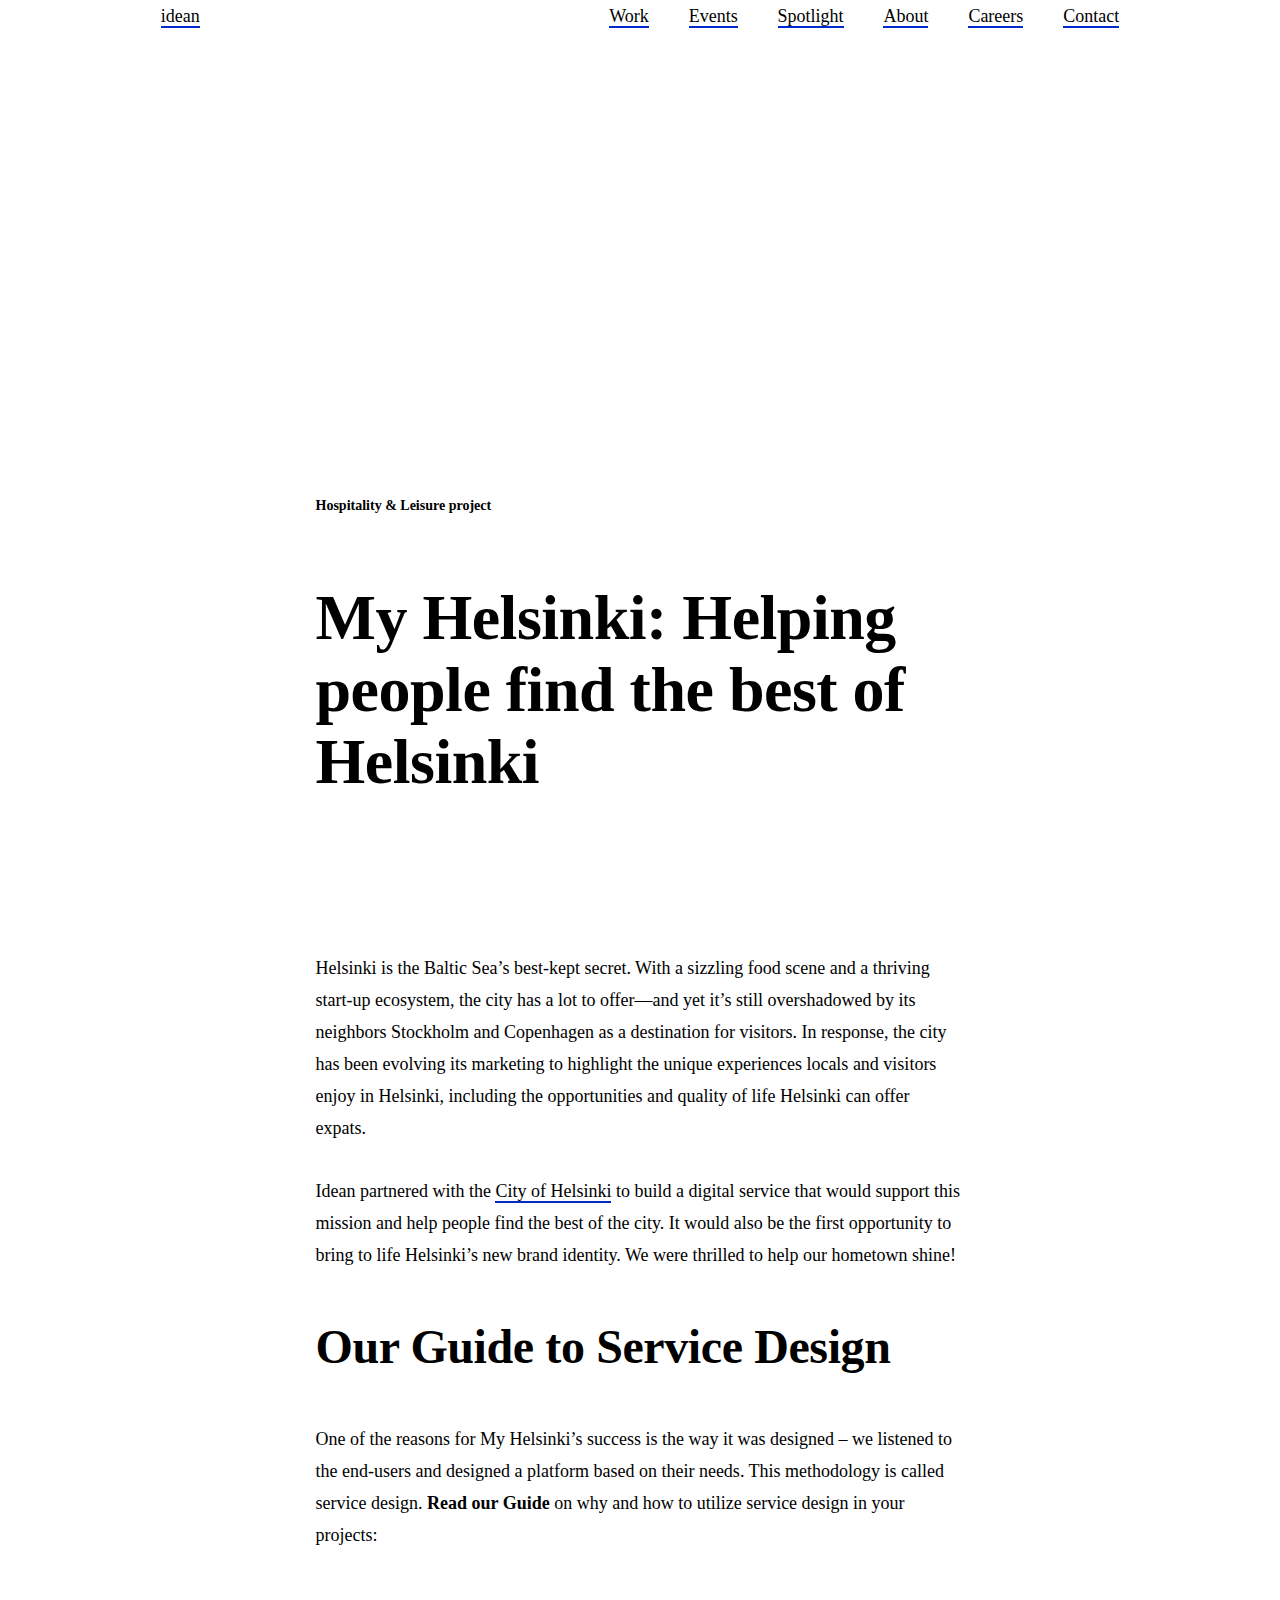
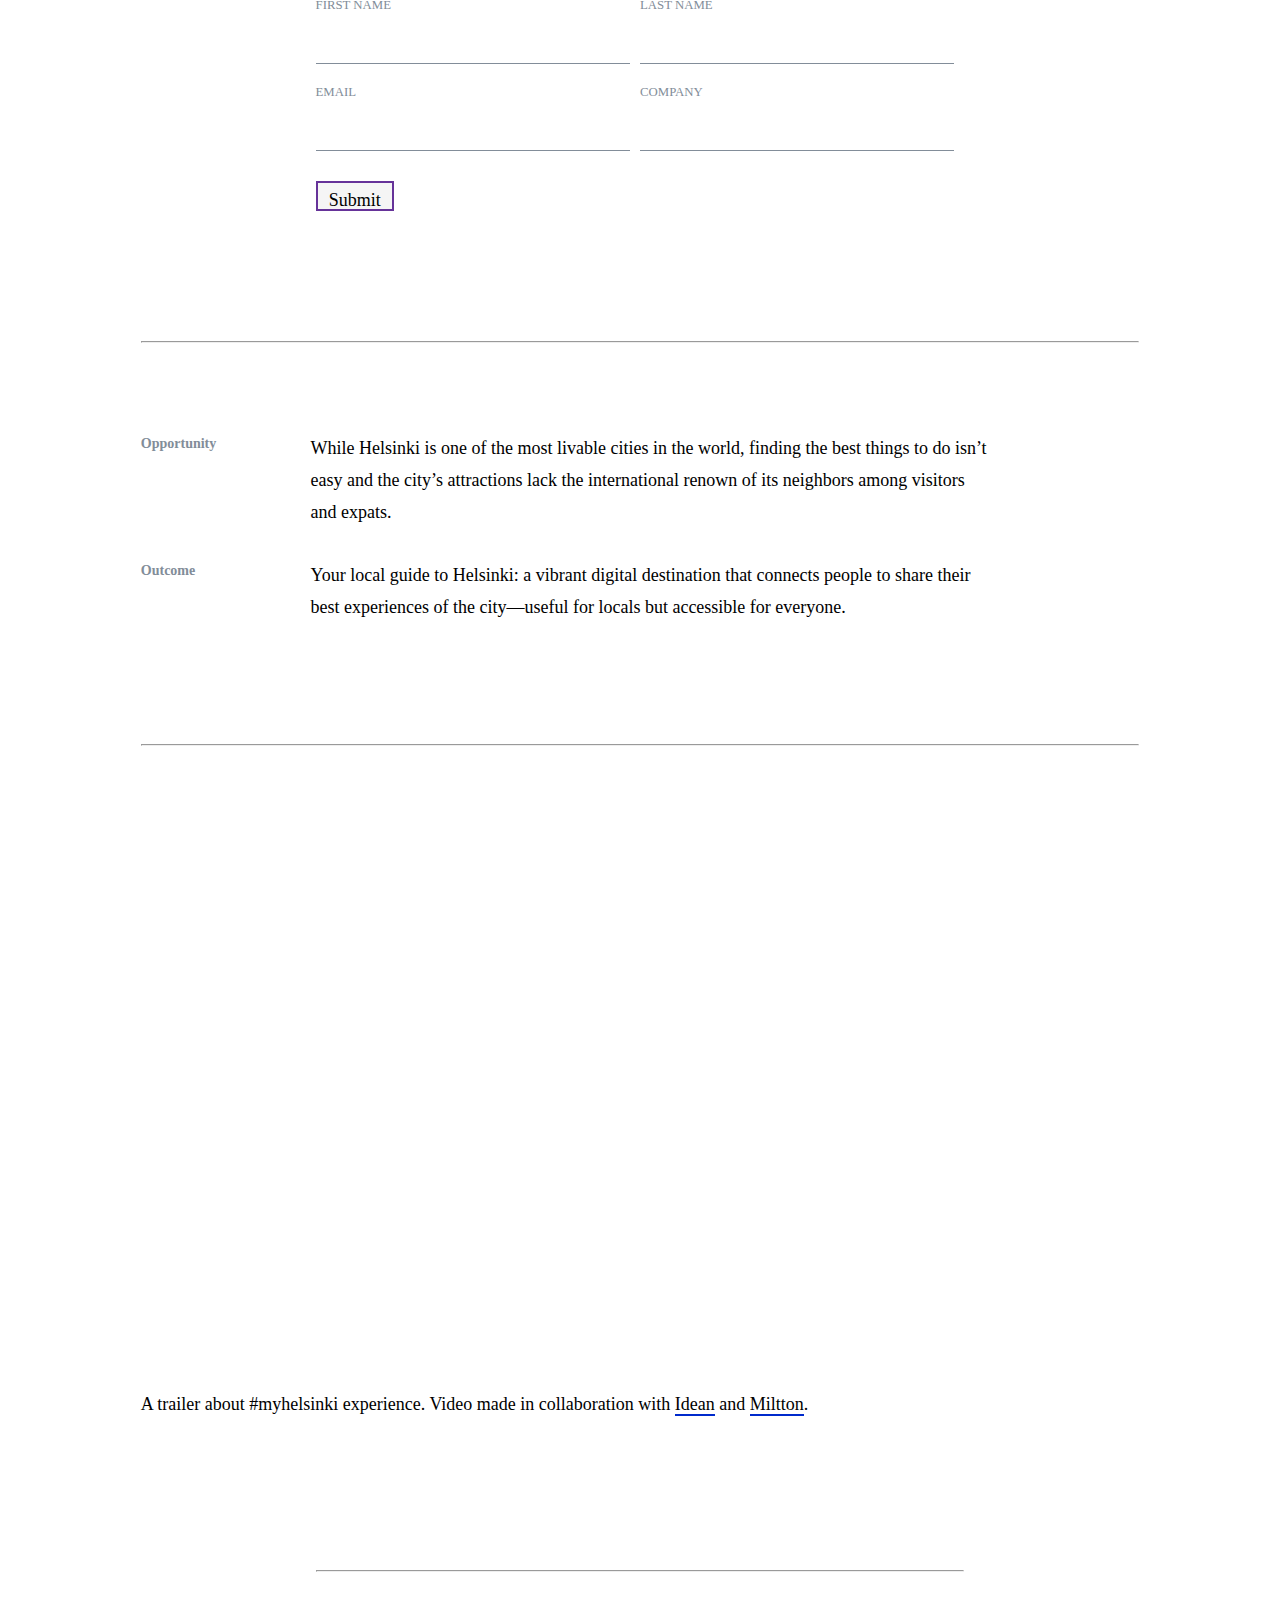
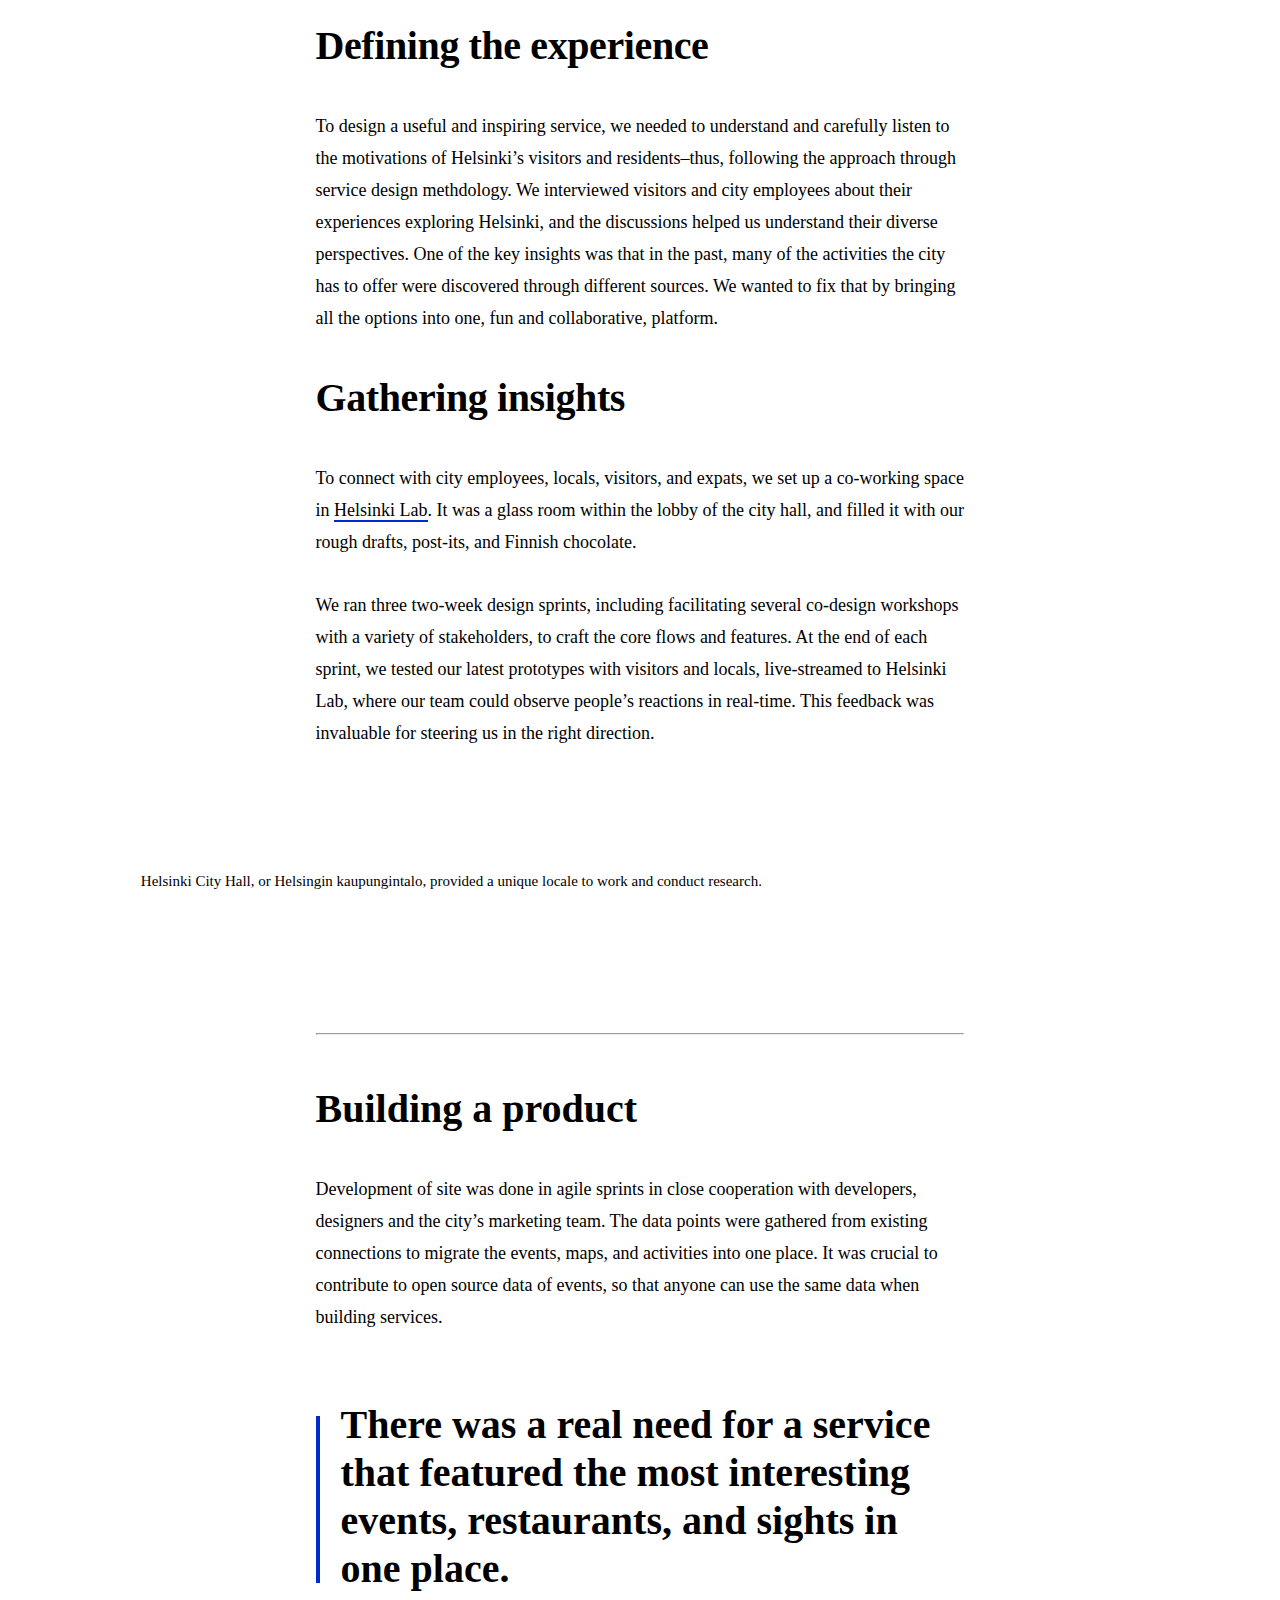
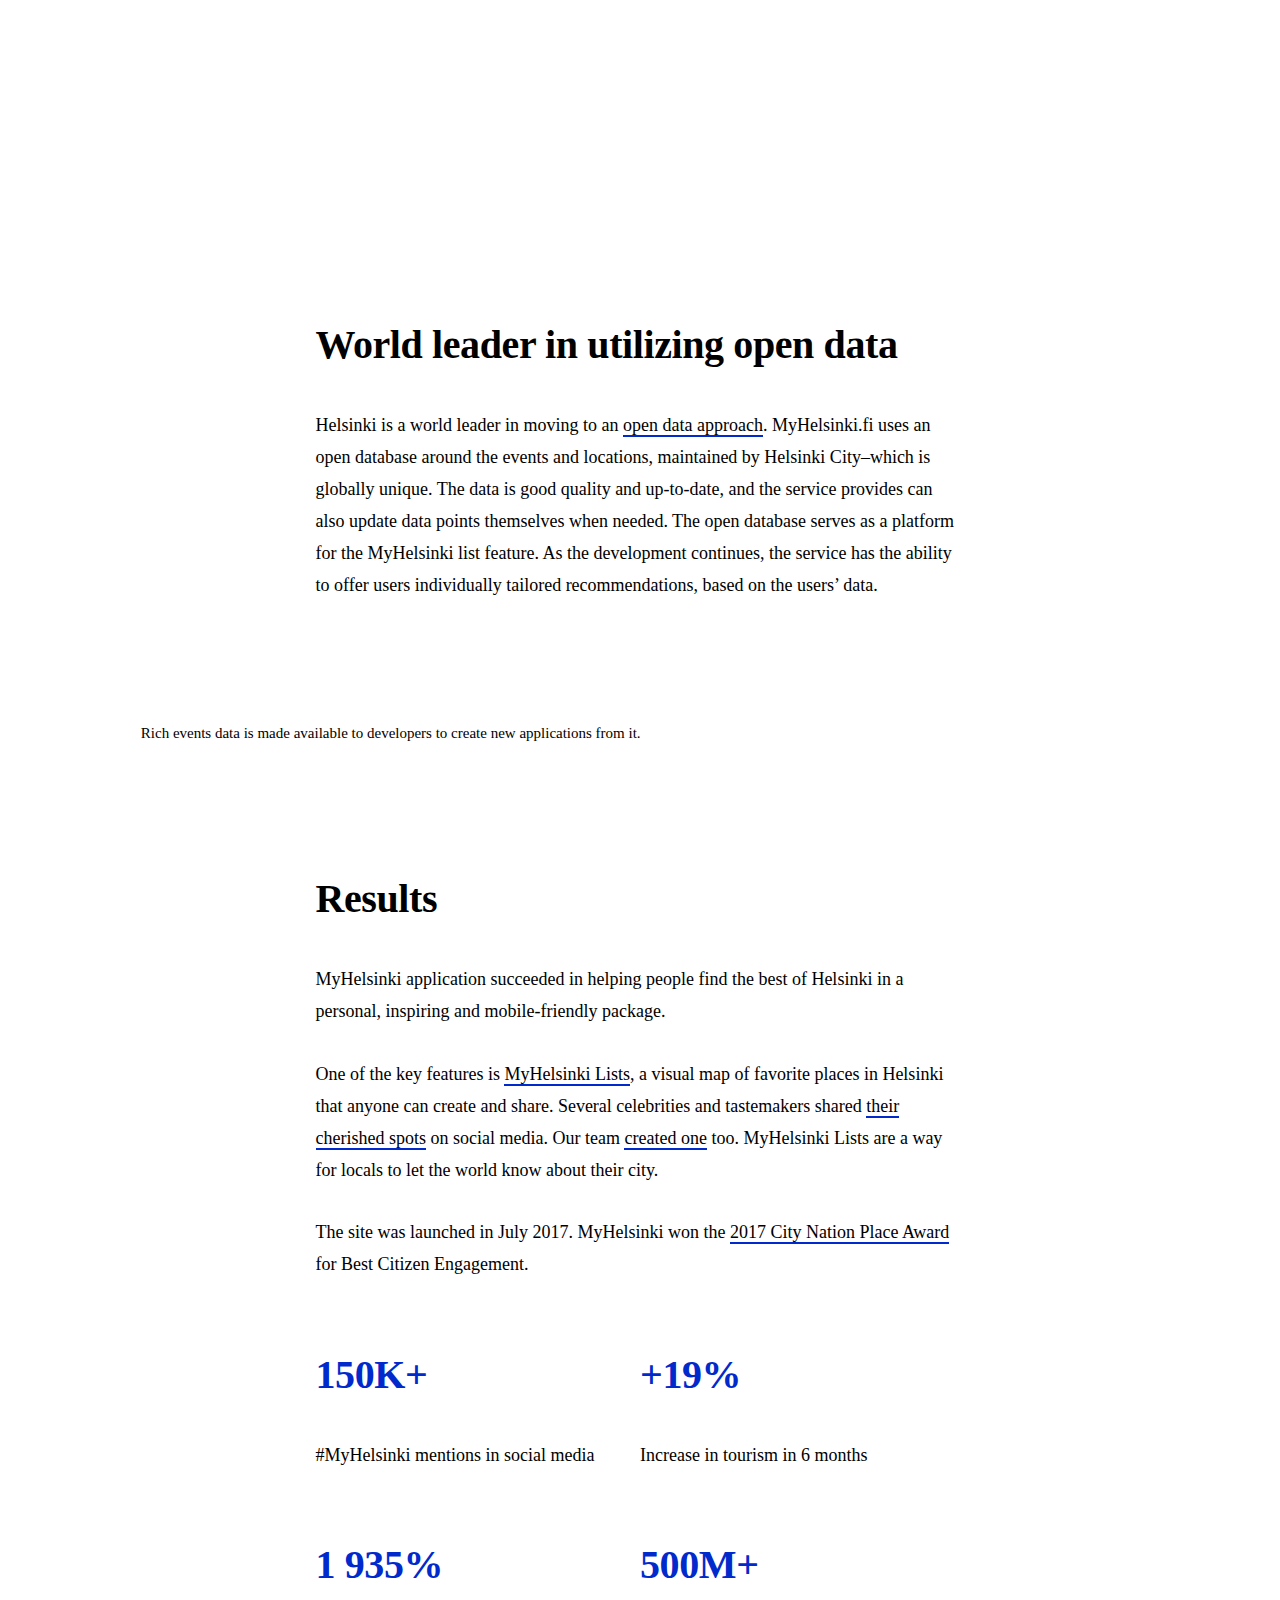
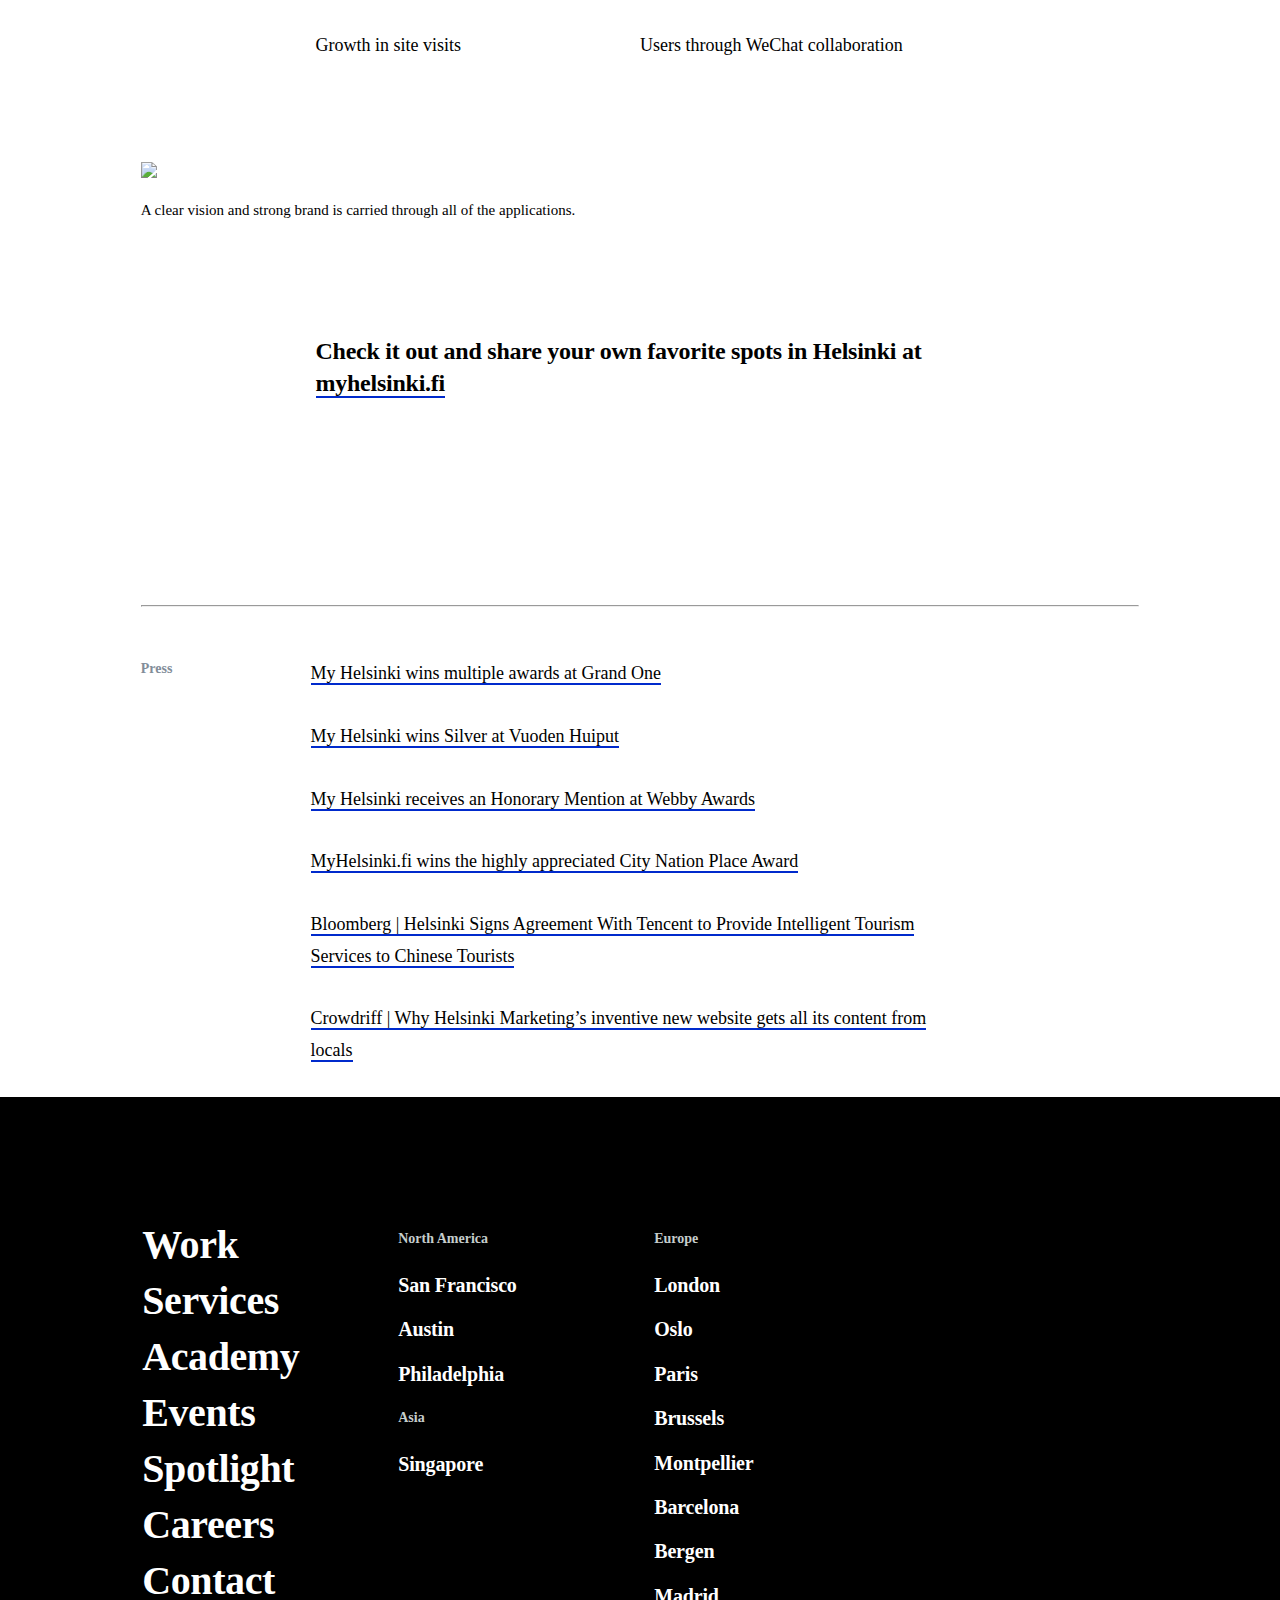
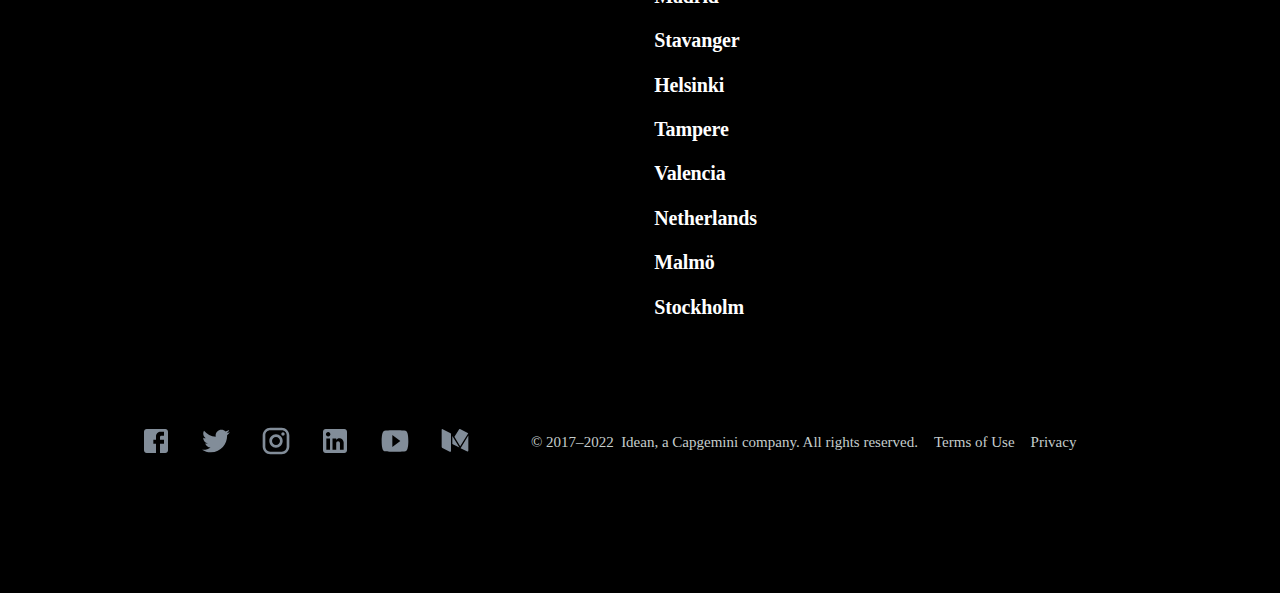
==== commit ac975487: "replaced images" ====
--- a/index.html
+++ b/index.html
@@ -29,7 +29,7 @@
     <article>
       <div class="hero">
         <div class="hero_image_container">
-          <img class="hero_image" src="img/cover.jpg" alt="">
+          <img class="hero_image" src="https://images.ctfassets.net/py55p8b6ms79/1ukDSYi9e0OmYa02S4wu8g/624d77baf3225006e39e450f7dfba925/MyHelsinki-hero.jpg" alt="">
         </div>
         <div class="hero_content">
           <div class="middle_block">
@@ -113,7 +113,7 @@
             </div>           
           </div>
           <div class="Helsinki">
-            <img src="img/city.jpg" alt="">
+            <img src="https://images.ctfassets.net/py55p8b6ms79/564aXkABQ4CoUoEuECqU2I/8b3f976608bfba6cbcc0f787aa52db30/helsinki-city-hall.jpg" alt="">
             <p>Helsinki City Hall, or Helsingin kaupungintalo, provided a unique locale to work and conduct research.</p>
           </div>
           <div class="middle_block">
@@ -128,8 +128,10 @@
               </p>
             </blockquote>
           </div>
-          <div class="ios">
-            <img src="img/ios.jpg" alt="">
+          <div class="phone_pics">
+            <img src="https://images.ctfassets.net/py55p8b6ms79/6xRGbcK4wMK2SwciyUwk60/aa9d217fd35b5b6daf2b73a4aa4c0f15/myhki-mobile-01.png" alt="">
+            <img src="https://images.ctfassets.net/py55p8b6ms79/4OaQtWVKLe6u8qeisicuYw/062b8b146fb72e236c182c35fe38ea9a/myhki-mobile-02.gif" alt="">
+            <img src="https://images.ctfassets.net/py55p8b6ms79/5JZ74t4FxKOscm0Cuc8OKk/661b1526cf404997d7a44630f8e06557/myhkimobile-03.png" alt="">
           </div>
           <div class="middle_block">
             <div class="text_block">
@@ -138,7 +140,7 @@
             </div>
           </div>
           <div class="website">
-            <img src="img/website.jpg" alt="">
+            <img src="https://images.ctfassets.net/py55p8b6ms79/68dkeE5OeW4y2I8Eq6YO0G/bf83c61b051a764217c5689c5bfcb4f7/MyHelsinki-Events.jpg" alt="">
             <p>Rich events data is made available to developers to create new applications from it.</p>
           </div>
           <div class="middle_block">
@@ -168,7 +170,7 @@
             </div>
           </div>
           <div class="vision">
-            <img src="img/vision.jpg">
+            <img src="https://images.ctfassets.net/py55p8b6ms79/5BXqgplALSwgSGS6QWQaum/0cb9e6f527378a317049604a08e37710/MyHelsinki-Multi.jpg">
             <p>A clear vision and strong brand is carried through all of the applications.</p>
           </div>
           <div class="middle_block">
@@ -178,10 +180,10 @@
           </div>
           <div class="phone">
            <p>
-            <img src="" alt=""><img src="img/phone.jpg" alt="">
+            <img src="" alt=""><img src="https://images.ctfassets.net/py55p8b6ms79/4qndaxM2xWAGMGiSCMcqaQ/770d2f76061d40faca36a3ff66fda327/myhki-mobilecontext-02.png" alt="">
            </p> 
            <p>
-            <img src="" alt=""><img src="img/hearts.jpg" alt="">
+            <img src="" alt=""><img src="https://images.ctfassets.net/py55p8b6ms79/1j911d6T14Yemay4S2mIuG/e74fddaa896d6886fed21c321aa7372e/myhelsinki-loader-example.gif" alt="">
            </p>
           </div>
           <hr>
--- a/style.css
+++ b/style.css
@@ -346,6 +346,16 @@
 	background-color: #002acc;
 }
 
+.phone_pics {
+	display: flex;
+	padding-bottom: 8%;
+}
+
+.phone_pics img {
+	width: 31.42857%;
+	margin-right: 2.85714%;
+}
+
 .stats {
 	display: flex;
 	flex-wrap: wrap;
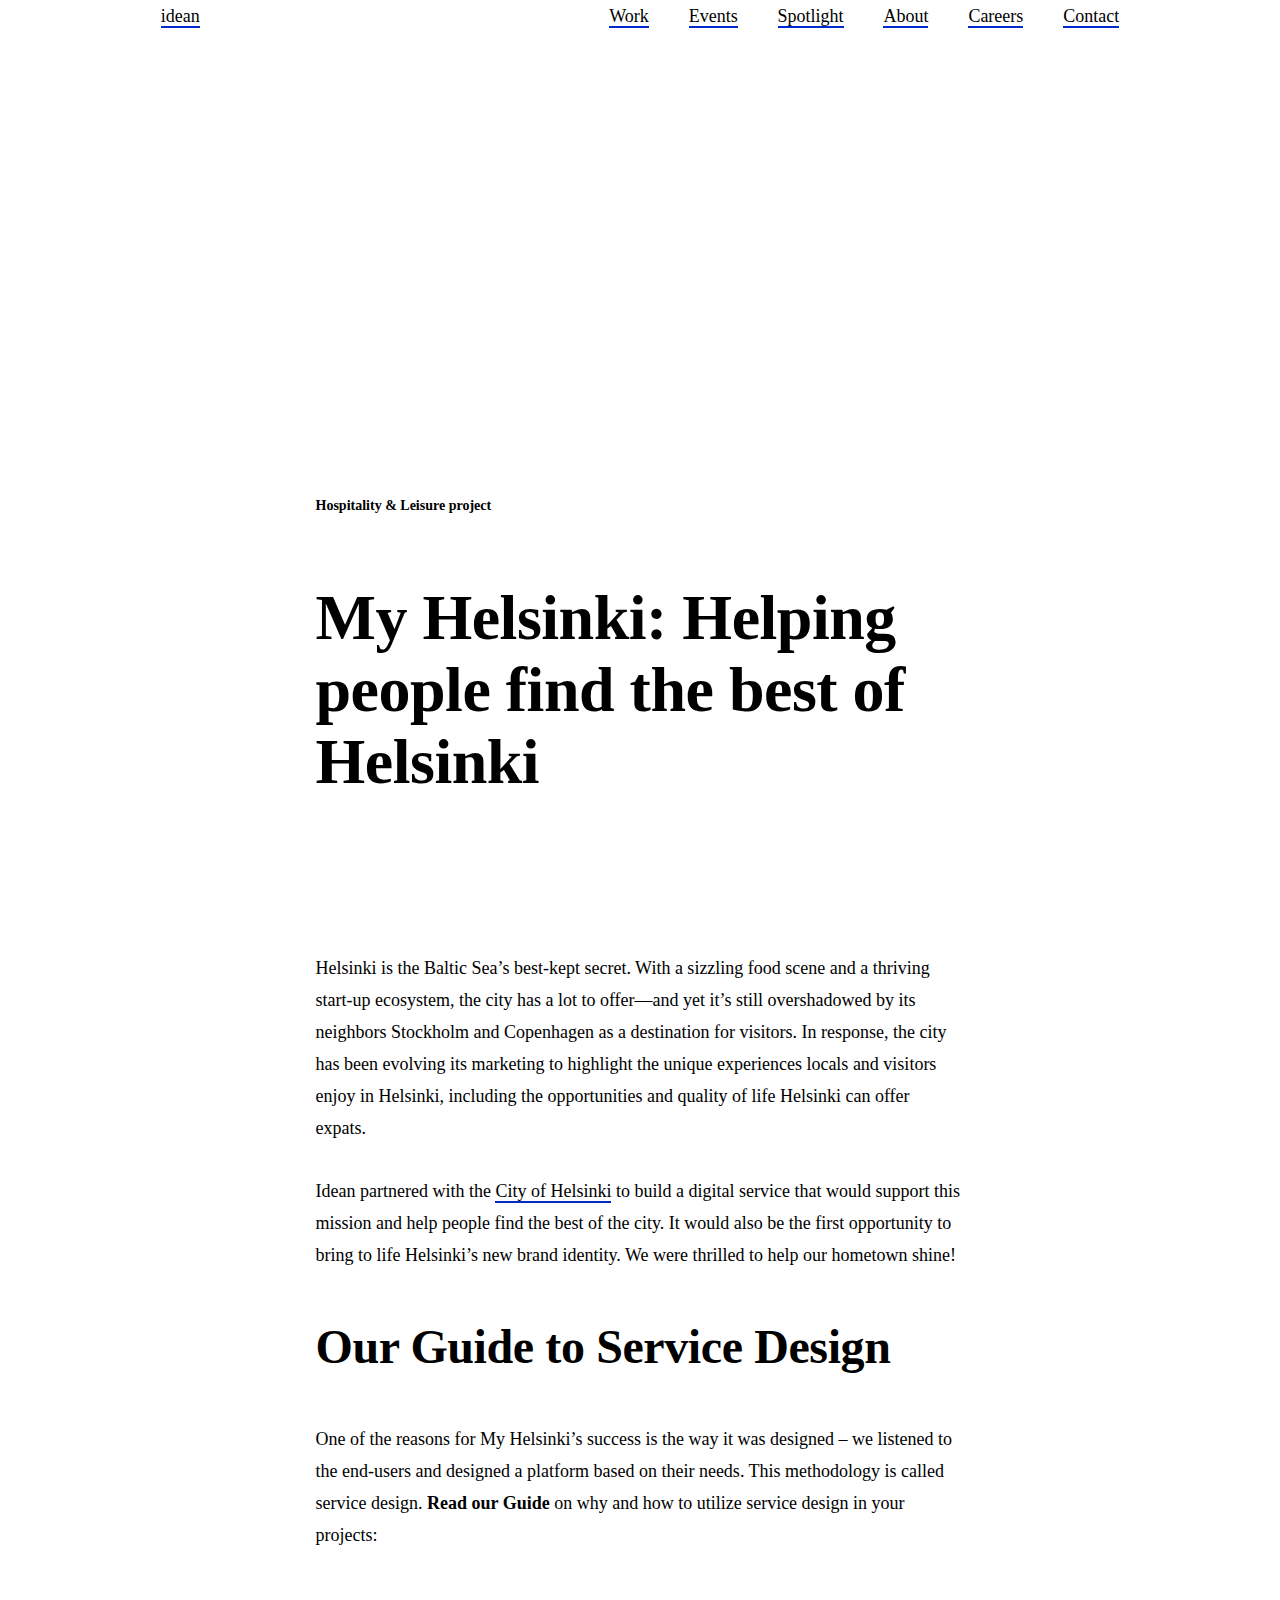
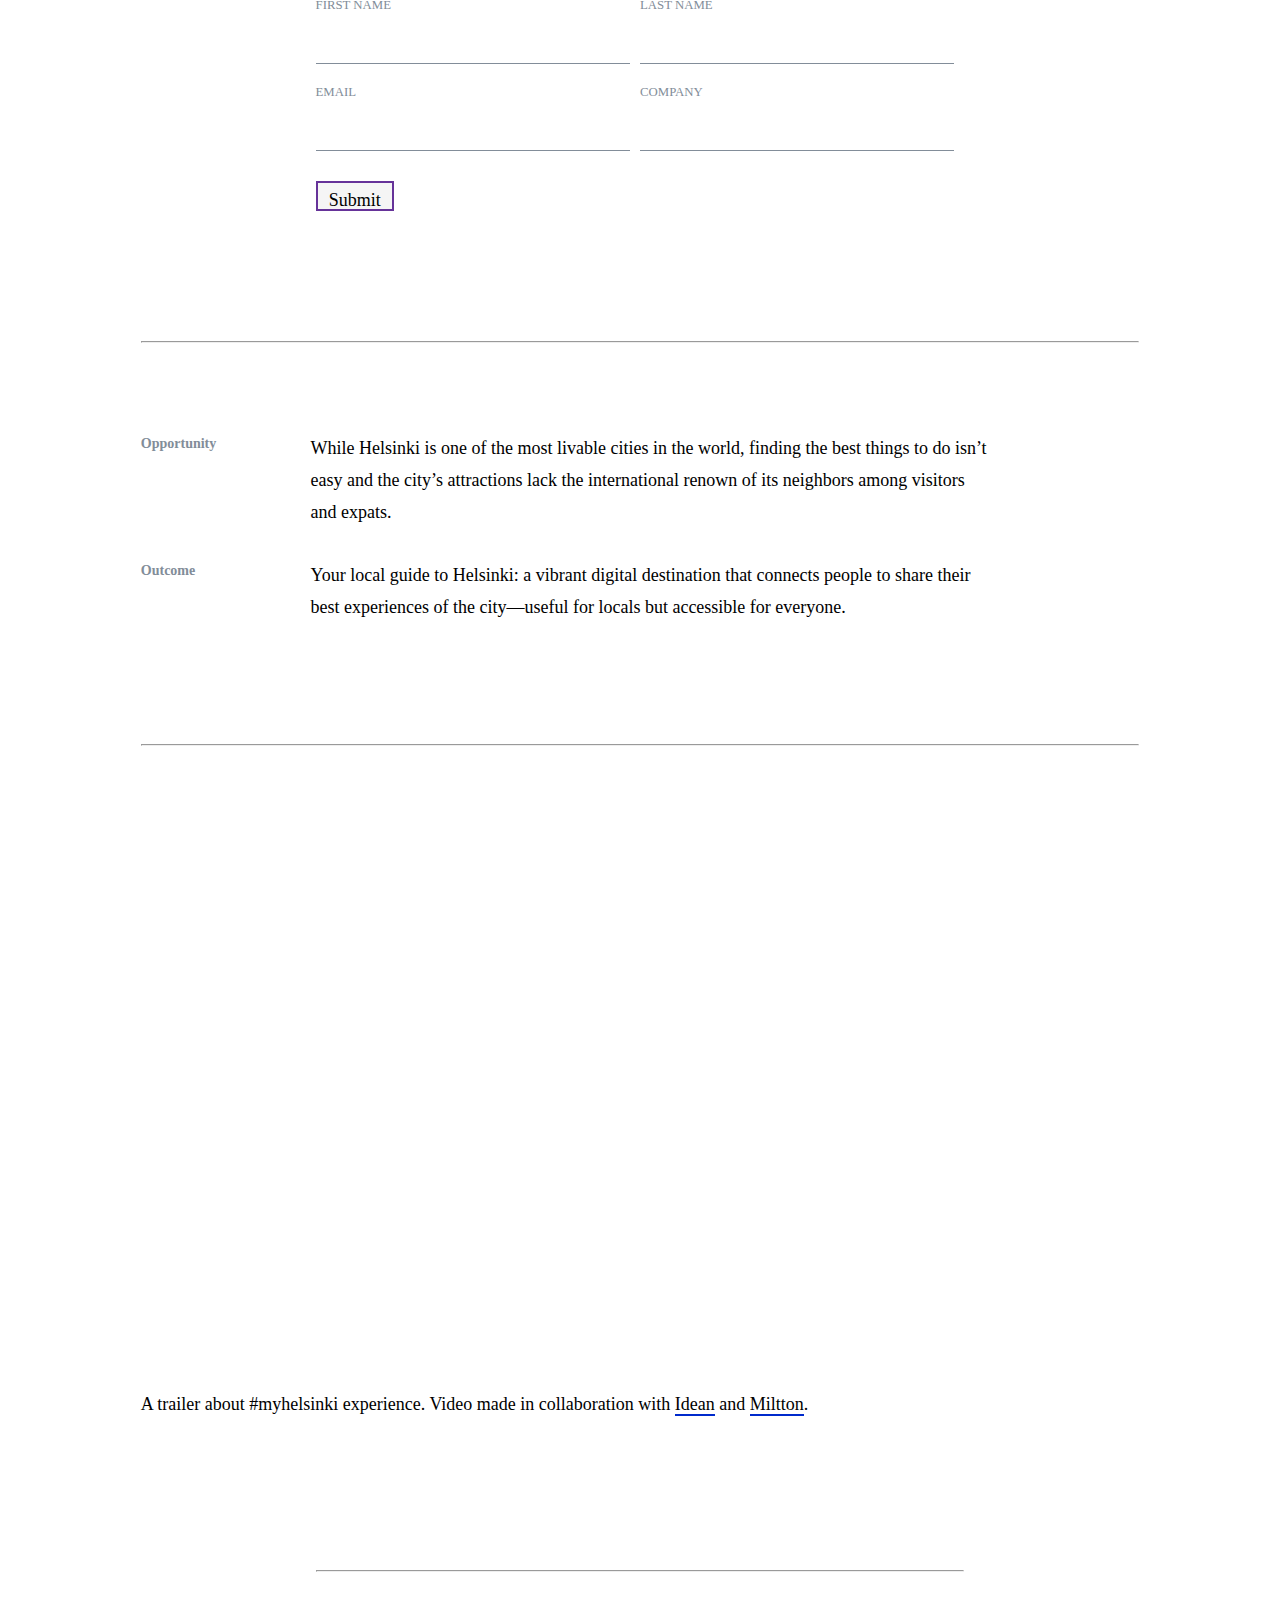
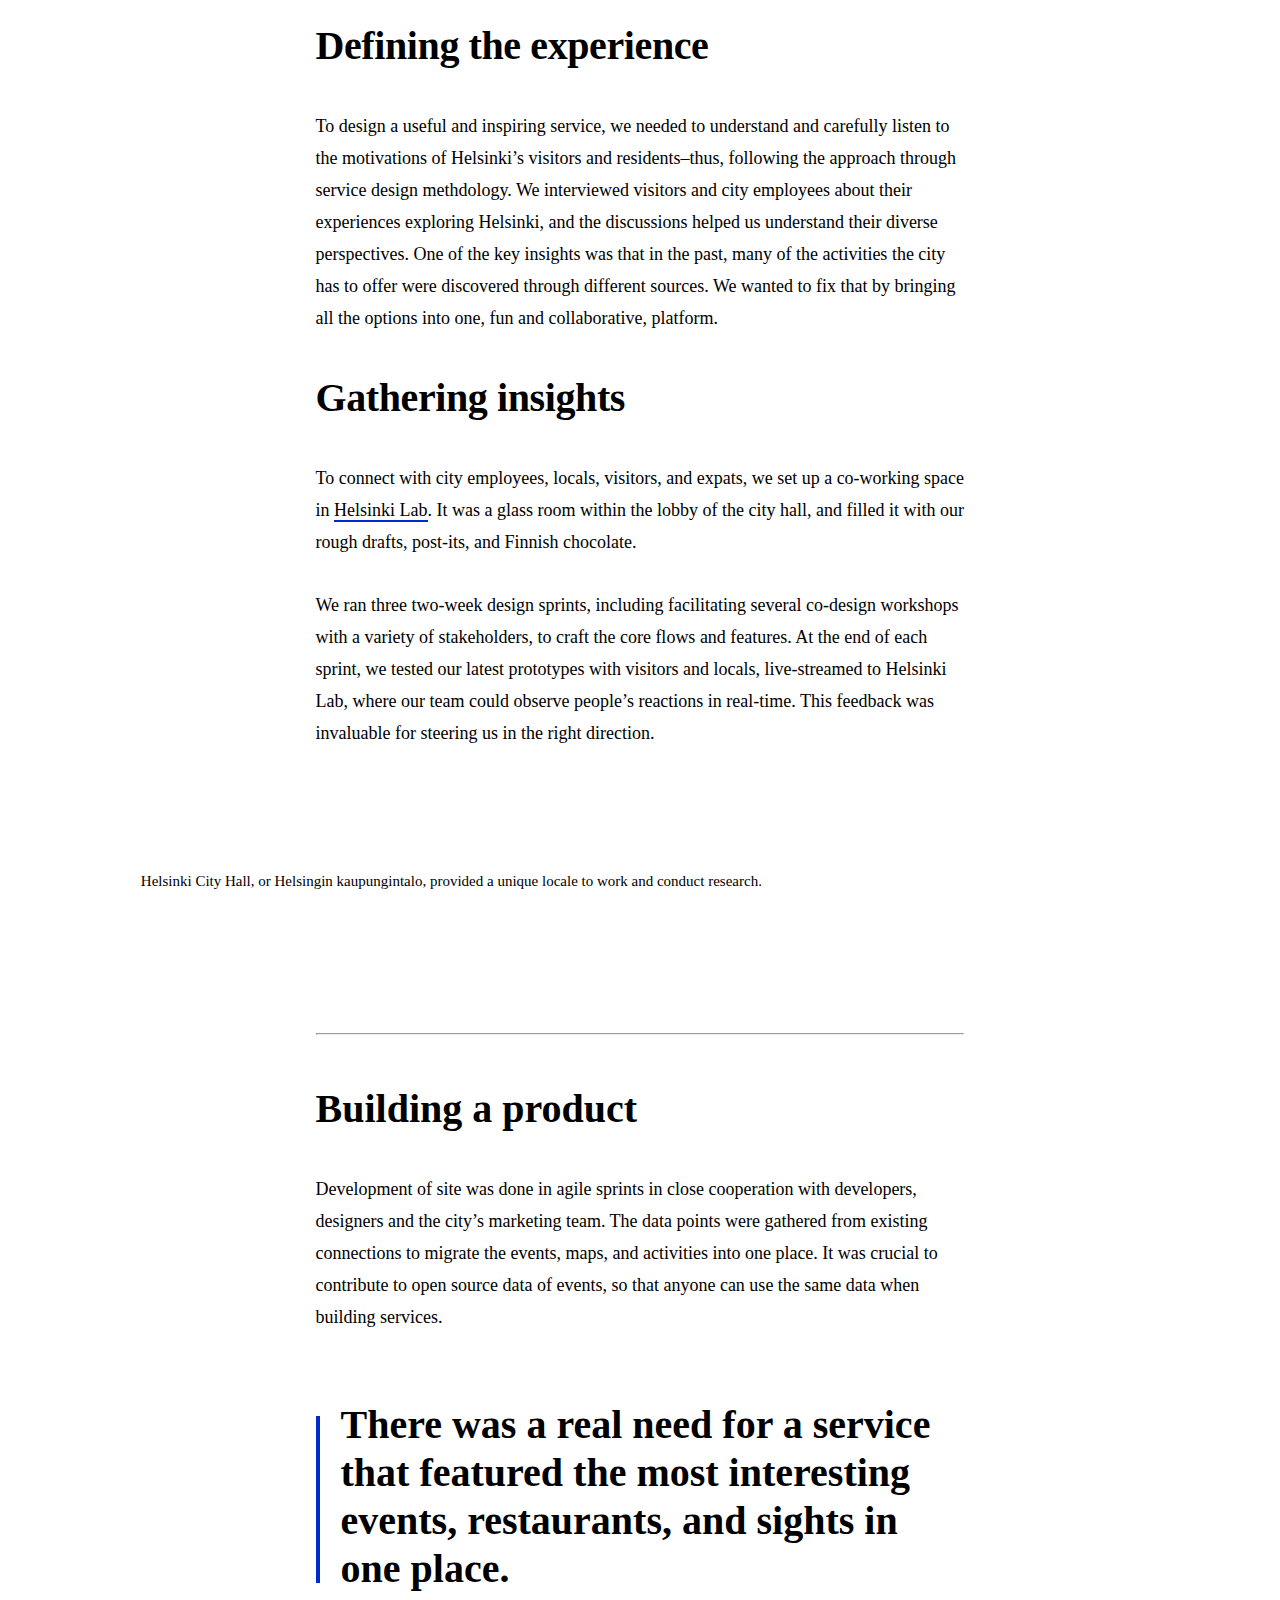
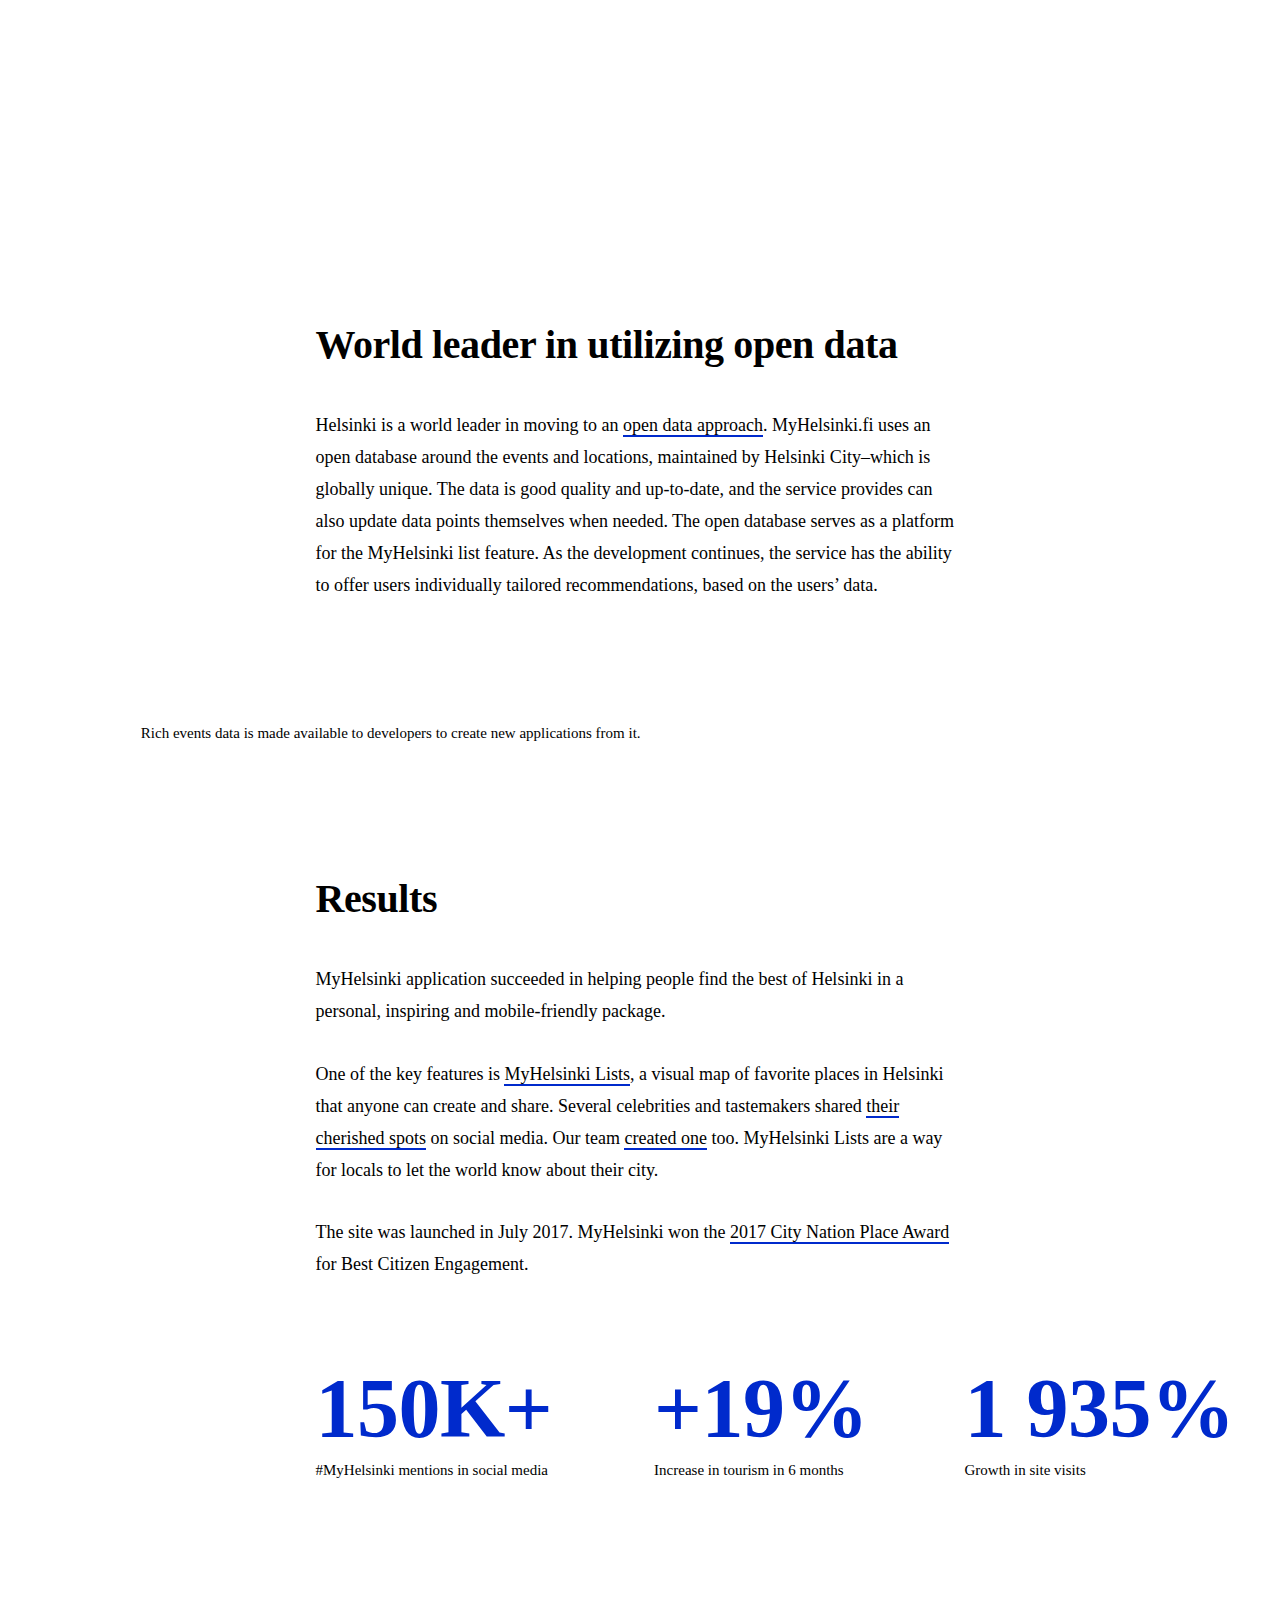
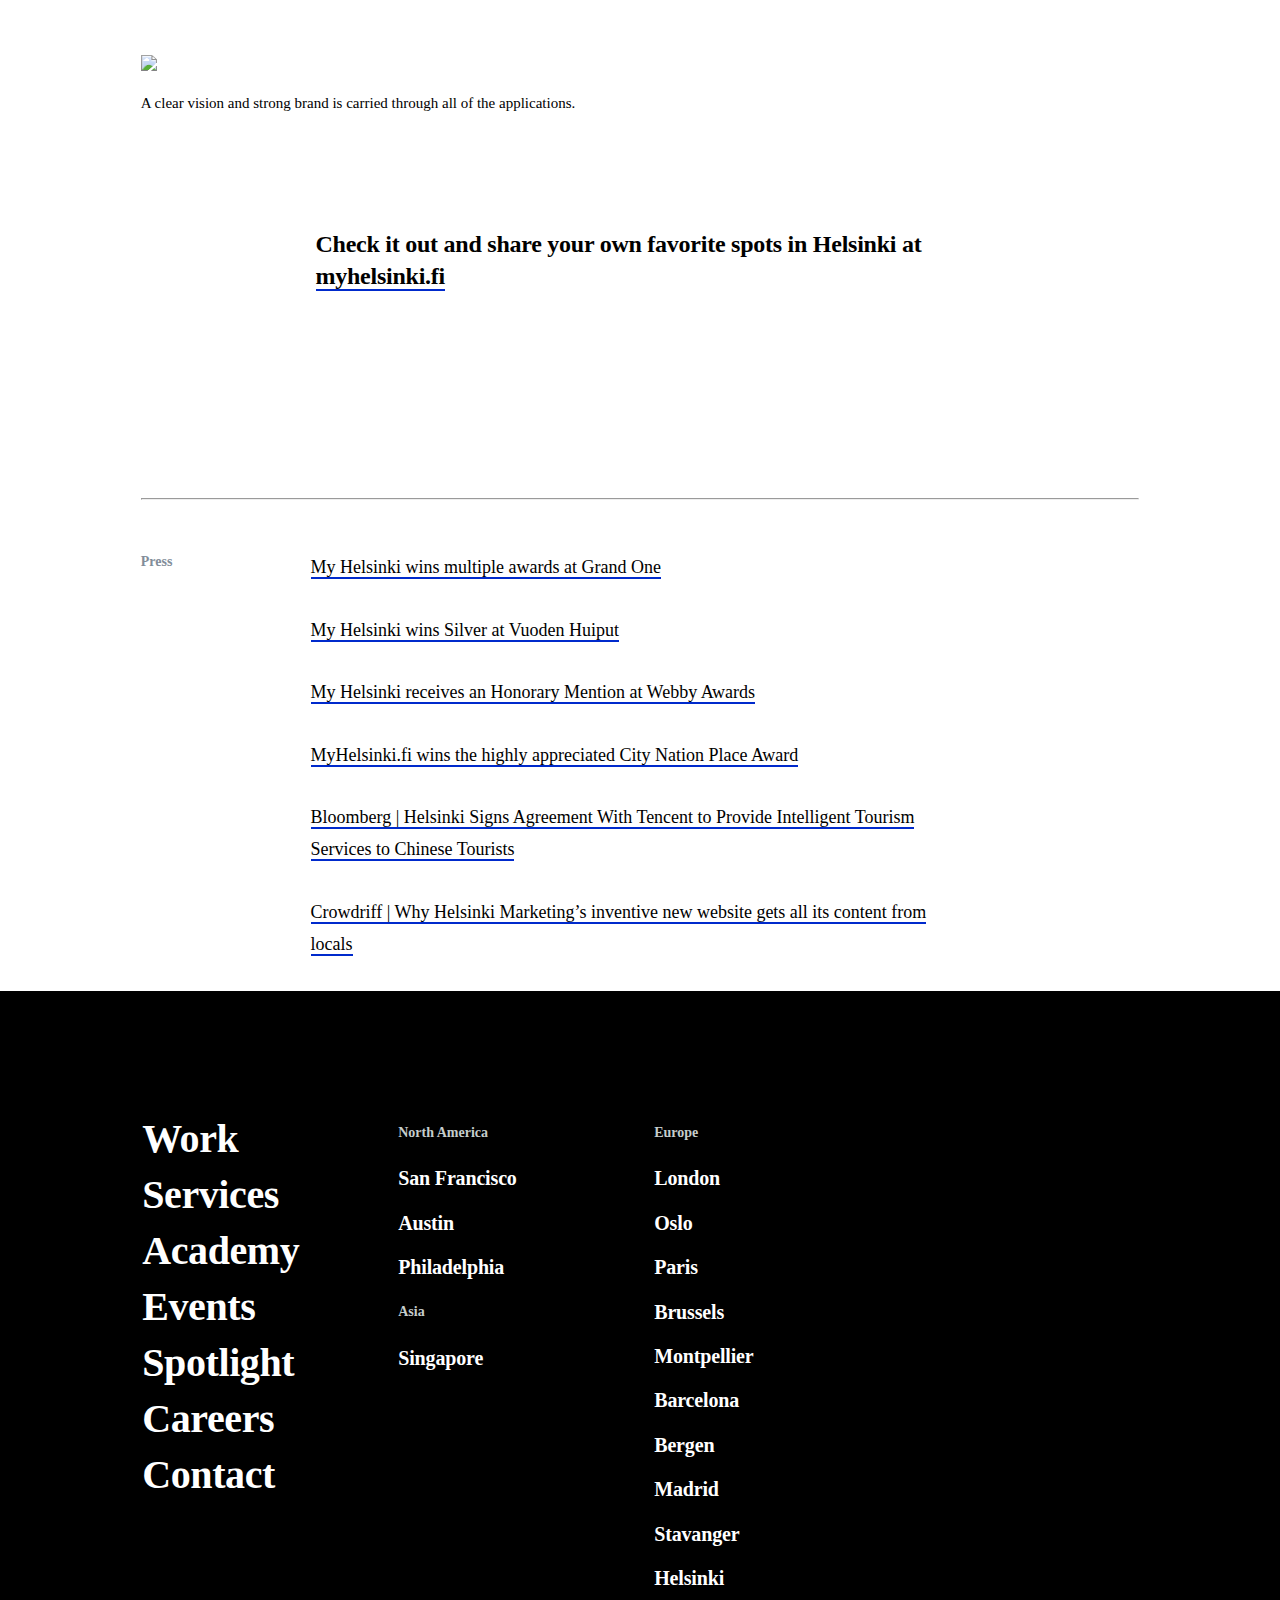
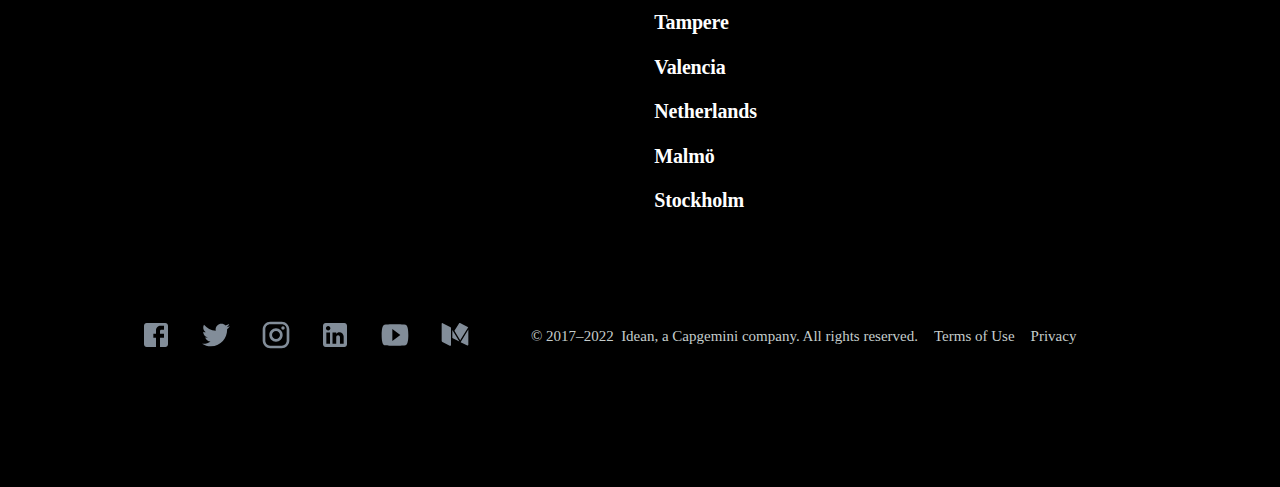
==== commit 937c4ae4: "stats section" ====
--- a/index.html
+++ b/index.html
@@ -150,24 +150,23 @@
               <p>One of the key features is <a href="">MyHelsinki Lists</a>, a visual map of favorite places in Helsinki that anyone can create and share. Several celebrities and tastemakers shared <a href="">their cherished spots</a> on social media. Our team <a href="">created one</a> too. MyHelsinki Lists are a way for locals to let the world know about their city.</p>
               <p>The site was launched in July 2017. MyHelsinki won the <a href="">2017 City Nation Place Award</a> for Best Citizen Engagement.</p>
             </div>
-            <div class="stats">
-              <div class="stats_block">
-                <h1>150K+</h1>
-                <p>#MyHelsinki mentions in social media</p>
-              </div>
-              <div class="stats_block">
-                <h1>+19%</h1>
-                <p>Increase in tourism in 6 months</p>
-              </div>
-              <div class="stats_block">
-                <h1>1 935%</h1>
-                <p>Growth in site visits</p>
-              </div>
-              <div class="stats_block">
-                <h1>500M+</h1>
-                <p>Users through WeChat collaboration</p>
-              </div>
-            </div>
+            <ul class="stats">
+              <li>
+                <label class="label-3XJ0a">
+                  <h1 class="value-Axrcy">150K+</h1>
+                  #MyHelsinki mentions in social media
+                </label>
+              </li>
+              <li>
+                <label class="label-3XJ0a"><h1 class="value-Axrcy">+19%</h1>Increase in tourism in 6 months</label>
+              </li>
+              <li>
+                <label class="label-3XJ0a"><h1 class="value-Axrcy">1 935%</h1>Growth in site visits</label>
+              </li>
+              <li>
+                <label class="label-3XJ0a"><h1 class="value-Axrcy">500M+</h1>Users through WeChat collaboration</label>
+              </li>              
+            </ul>
           </div>
           <div class="vision">
             <img src="https://images.ctfassets.net/py55p8b6ms79/5BXqgplALSwgSGS6QWQaum/0cb9e6f527378a317049604a08e37710/MyHelsinki-Multi.jpg">
--- a/style.css
+++ b/style.css
@@ -358,16 +358,37 @@
 
 .stats {
 	display: flex;
+	display: -webkit-box;
 	flex-wrap: wrap;
-}
-
-.stats_block {
-	width: 50%;
-}
-
-.stats_block h1 {
-	font-size: 5rem;
+	padding: 0;
+	margin: 13.04348% 0;
+}
+
+.stats li {
+	width: 47.82609%;
+	padding-bottom: 1rem;
+}
+
+.label-3XJ0a {
+	font-size: 0.9375rem;
+	line-height: 1.6;
+	font-family: Eina 01, system, -apple-system, BlinkMacSystemFont, sans-serif;
+	font-style: normal;
+	color: #000;
+}
+
+h1.value-Axrcy {
+	margin: 0;
 	color: #002acc;
+	font-size: 5.25rem;
+	line-height: 1.0476;
+	font-family: Eina 03, system, -apple-system, BlinkMacSystemFont, sans-serif;
+	font-weight: 700;
+	letter-spacing: -0.03125rem;
+}
+
+.stats li:nth-child(2n) {
+	margin-left: 4.34783%;
 }
 
 .section_two h2 {
@@ -611,6 +632,21 @@
 		line-height: 1.2;
 	}
 
+	h1 {
+		font-size: 4.75rem;
+		line-height: 1.0526;
+	}
+
+	h1.value-Axrcy {
+		margin: 0;
+		color: #002acc;
+		font-size: 5.25rem;
+		line-height: 1.0476;
+		font-family: Eina 03, system, -apple-system, BlinkMacSystemFont, sans-serif;
+		font-weight: 700;
+		letter-spacing: -0.03125rem;
+	}
+
 	.section_two h2 {
 		font-size: 1.5rem;
 		line-height: 1.3333;
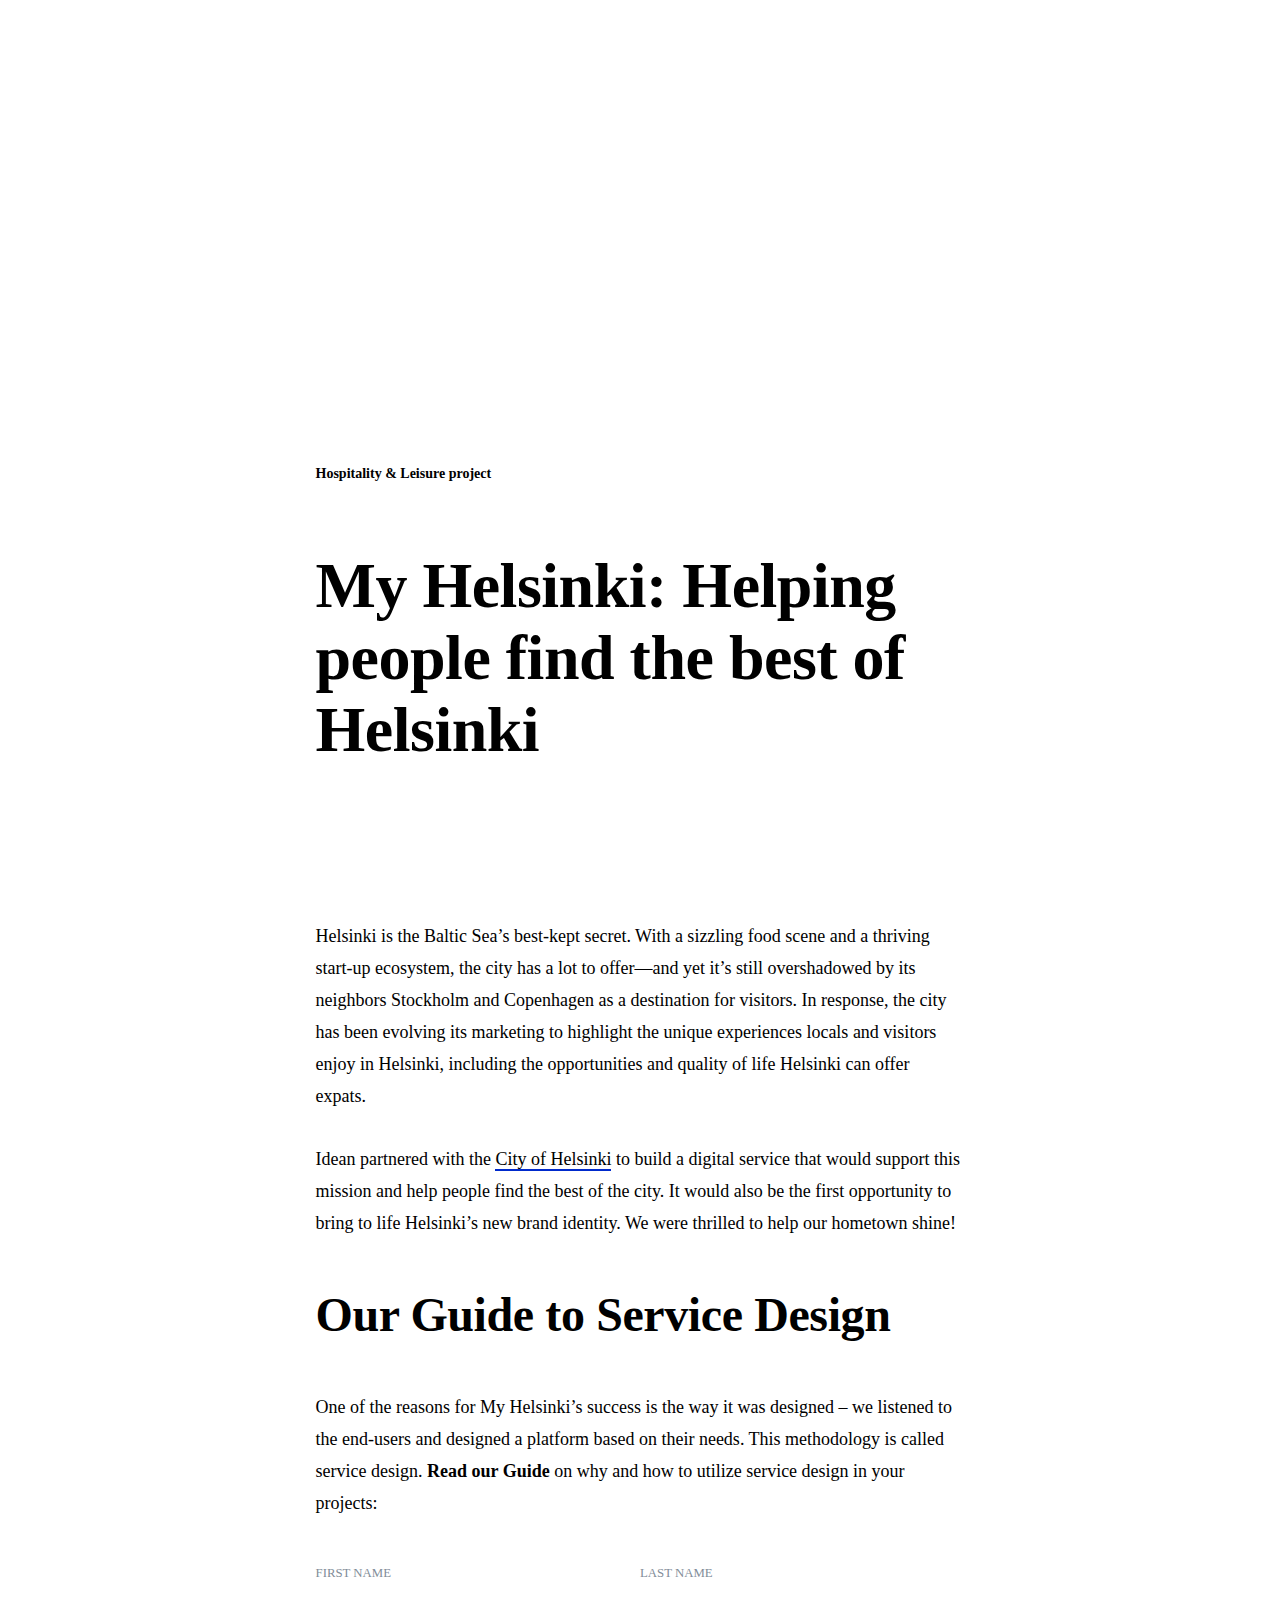
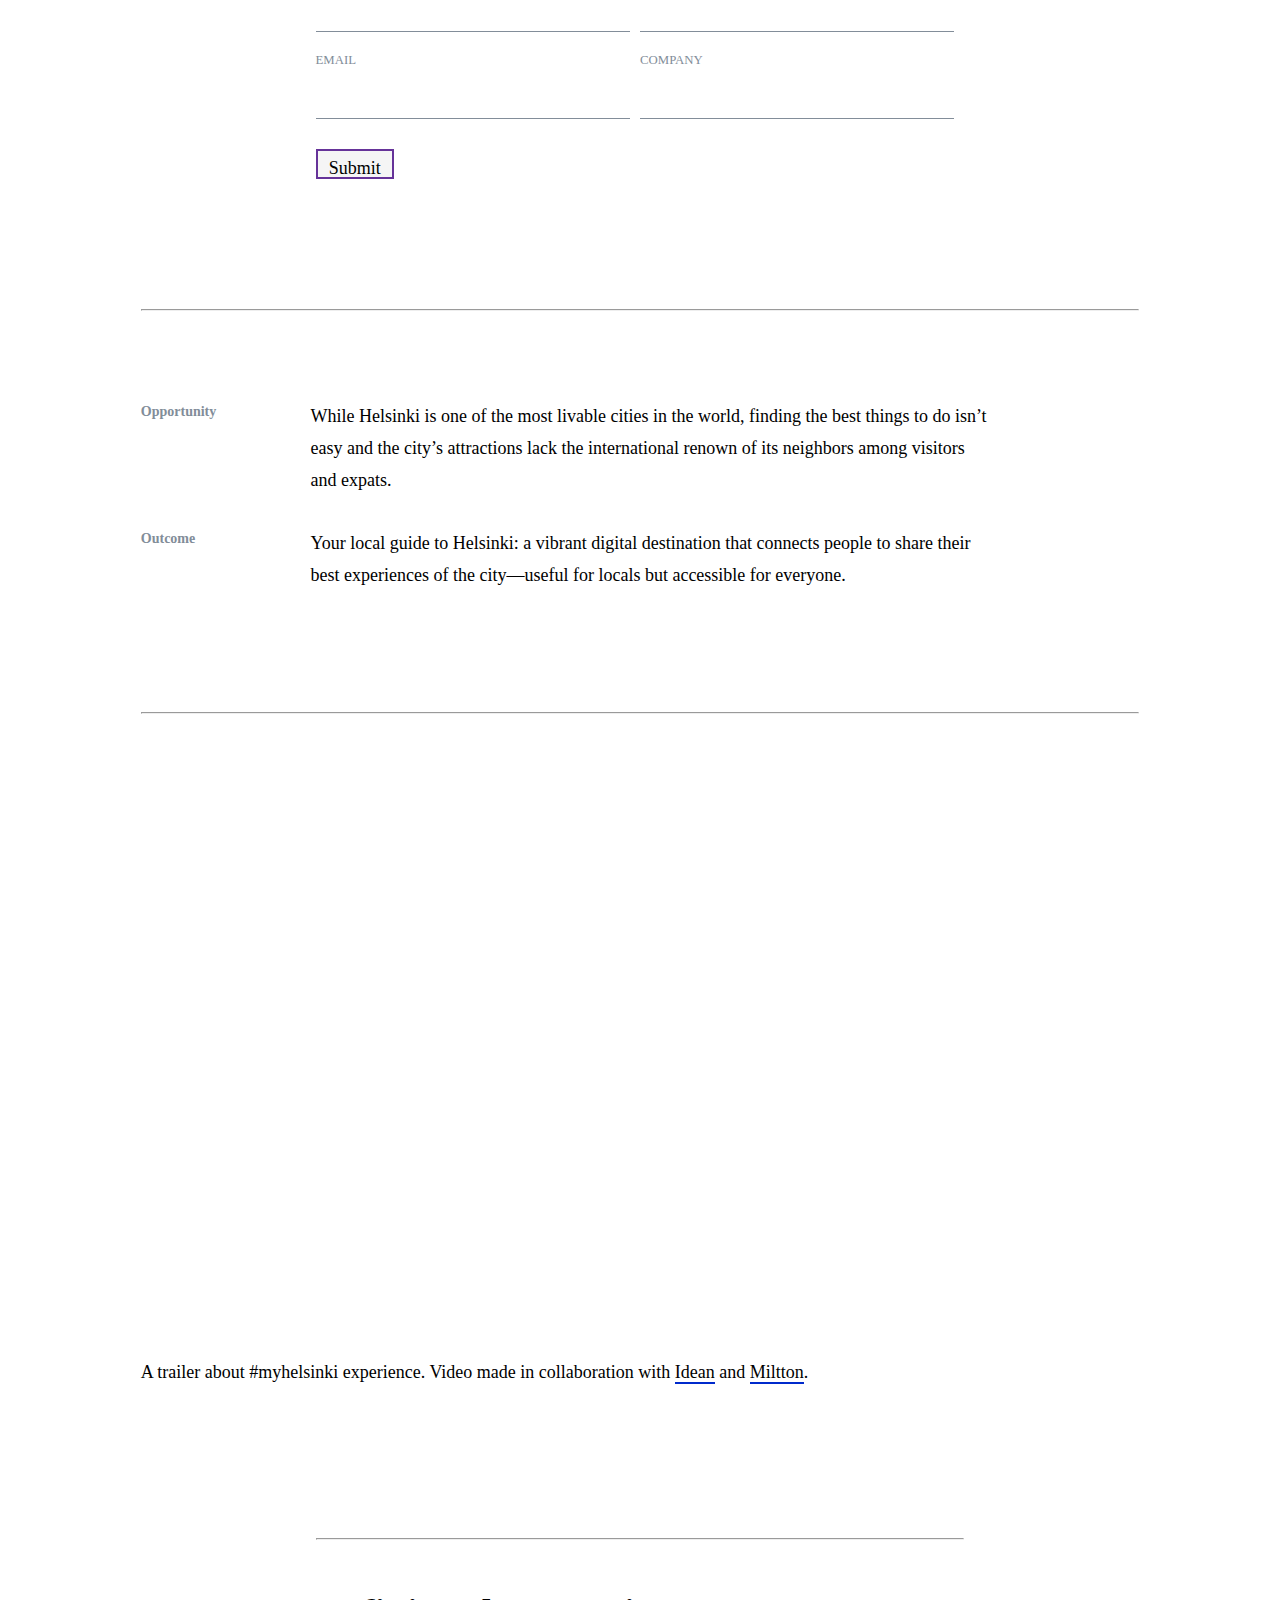
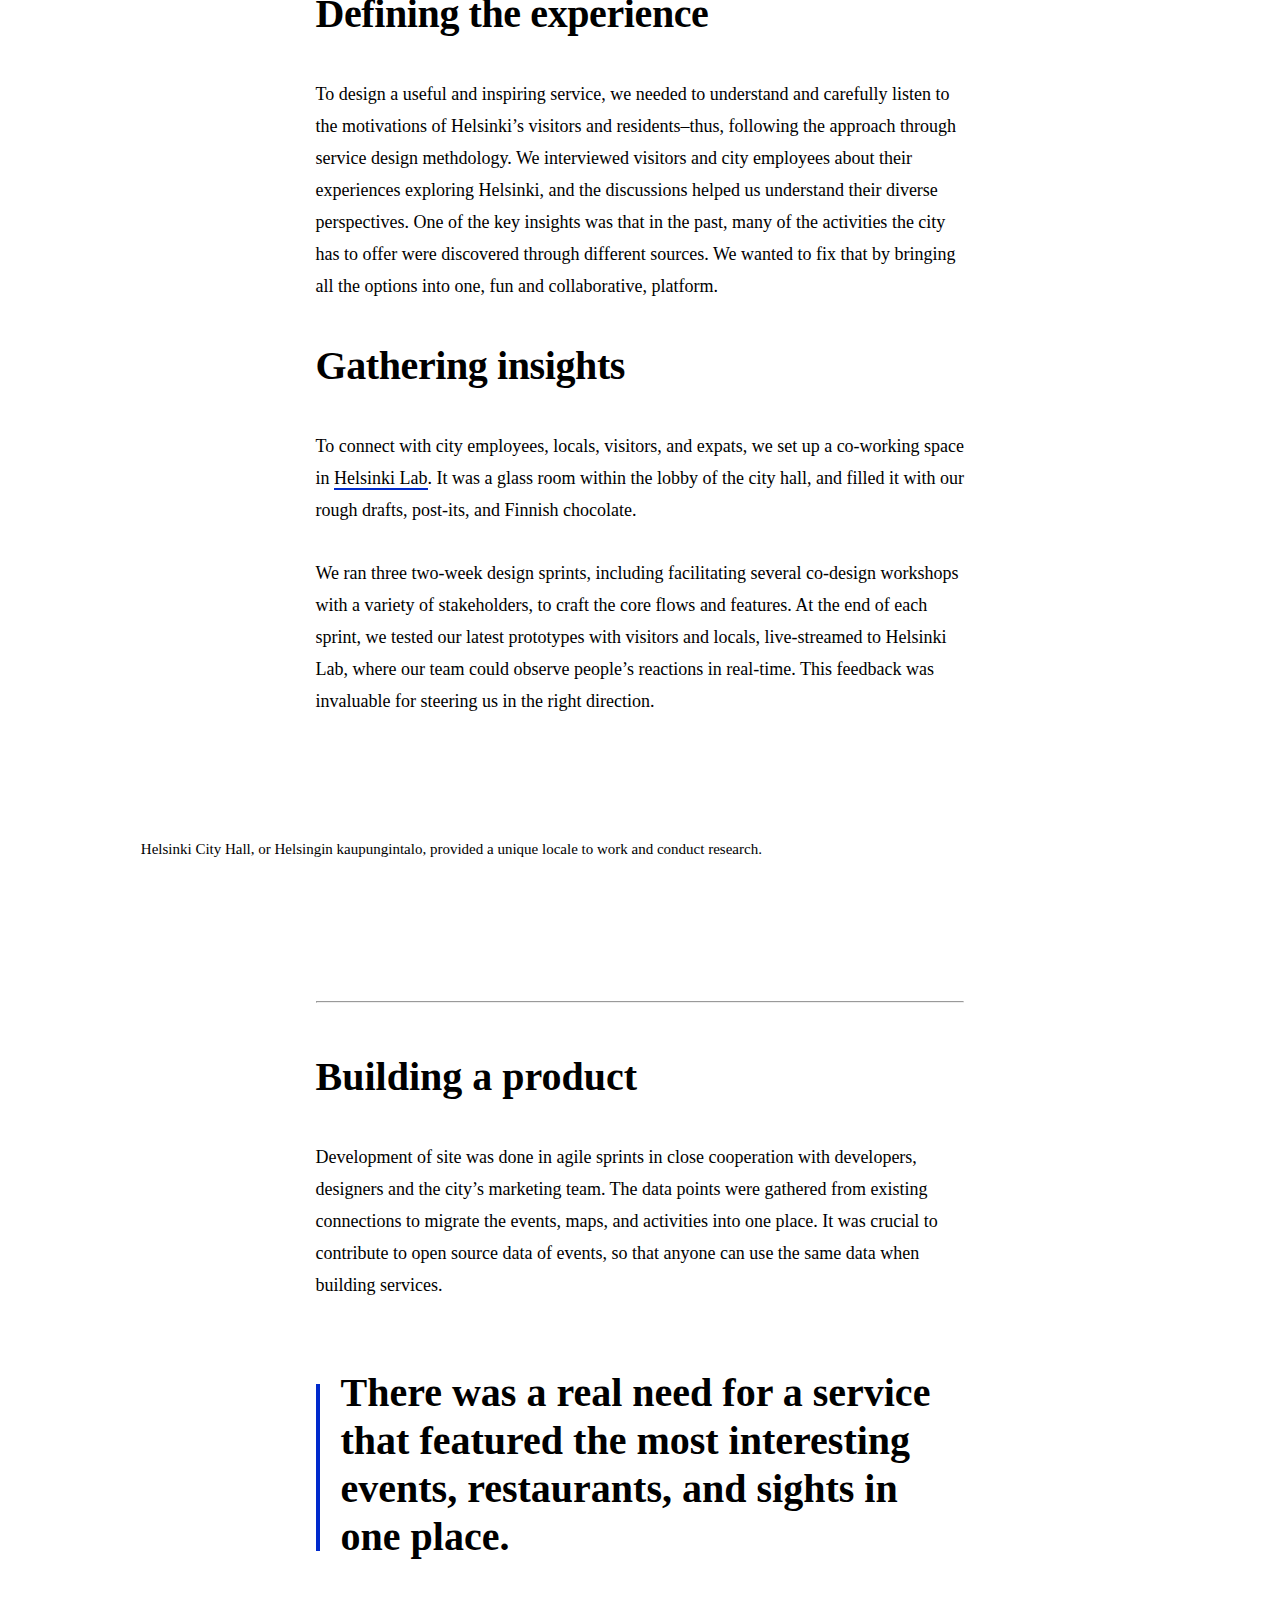
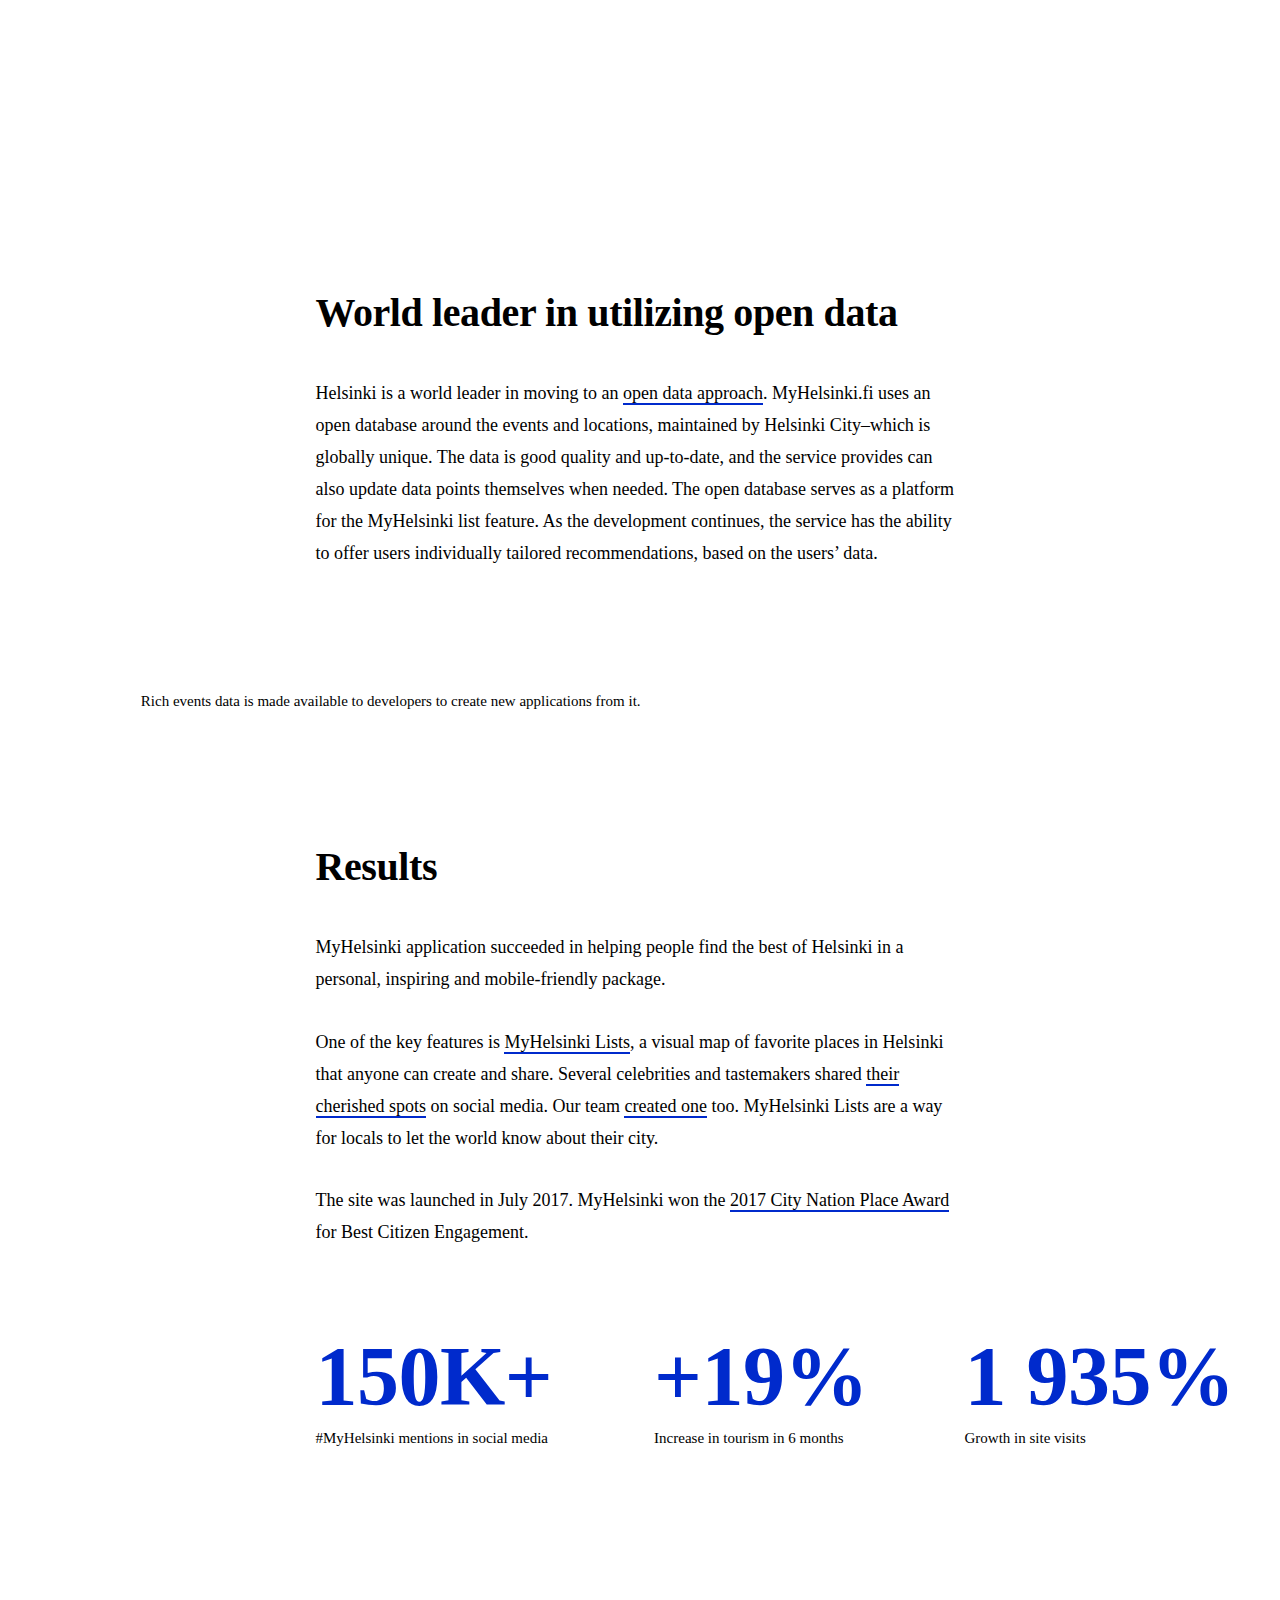
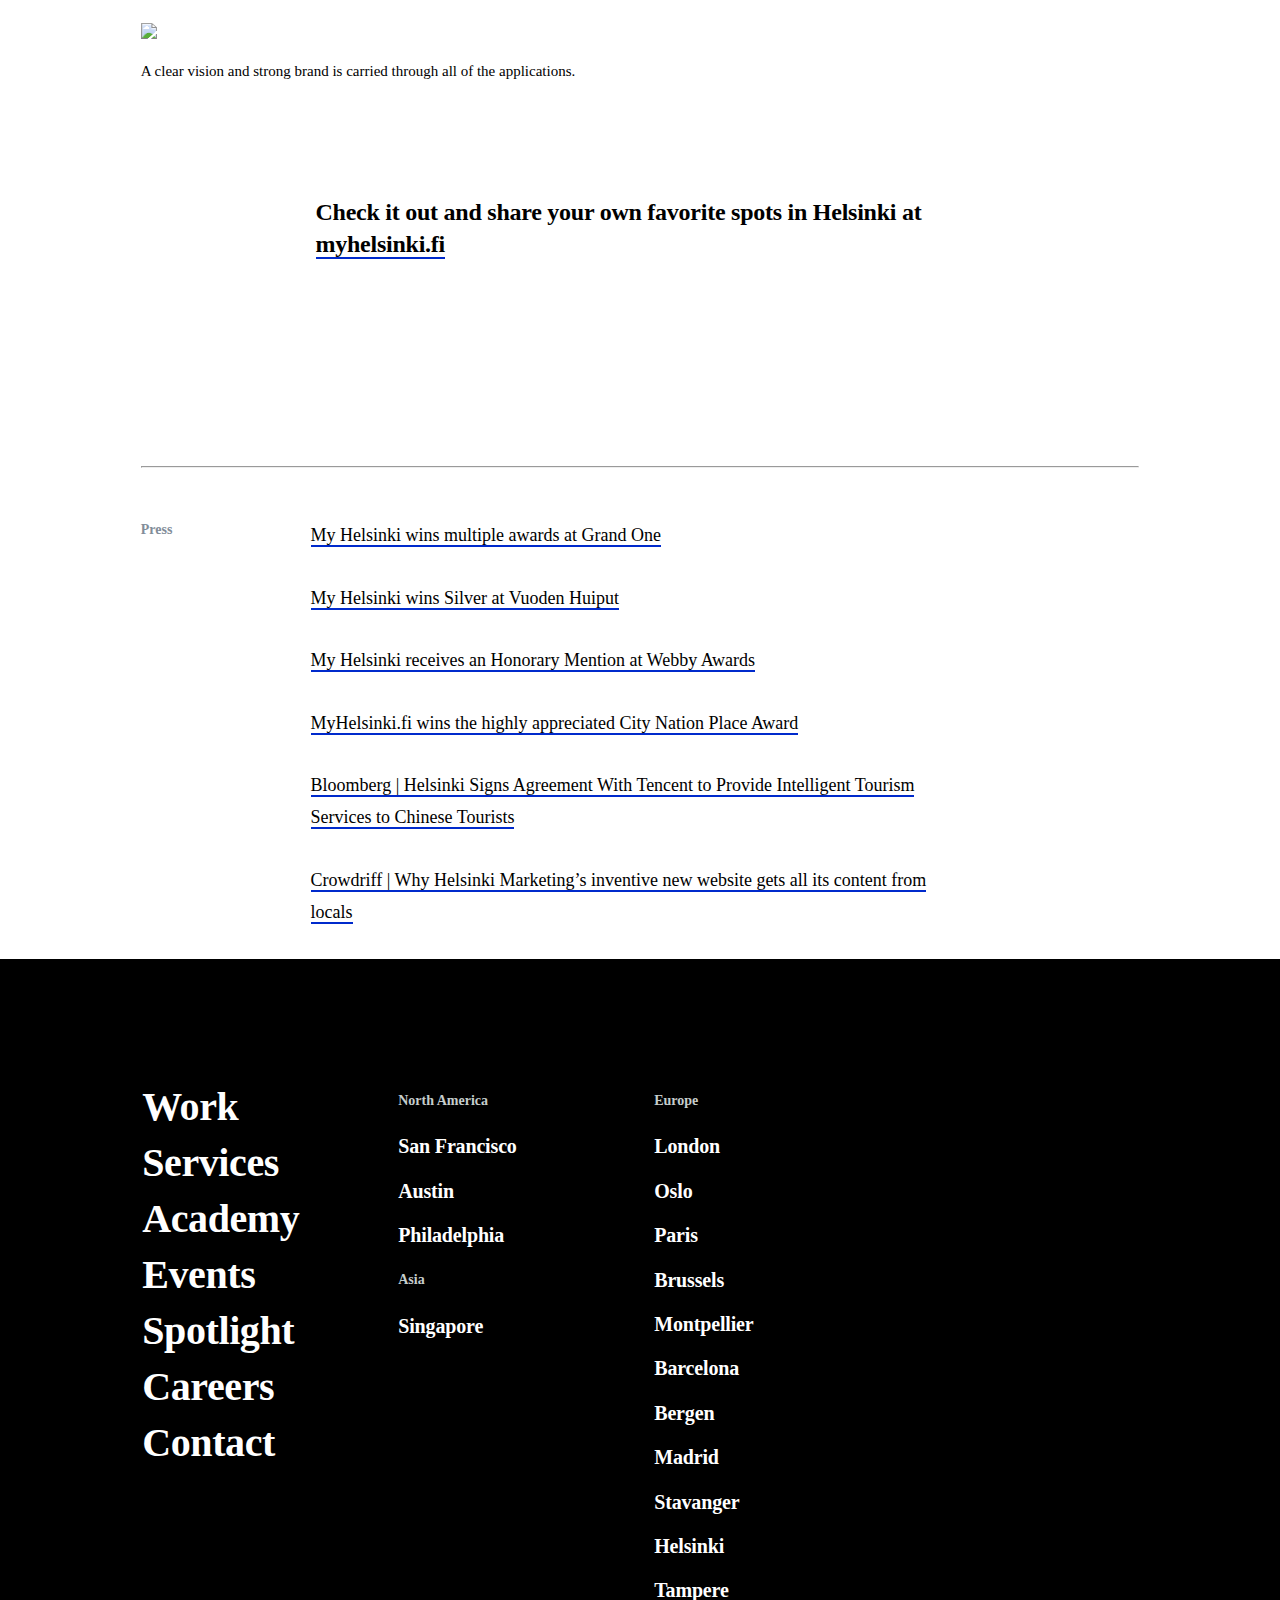
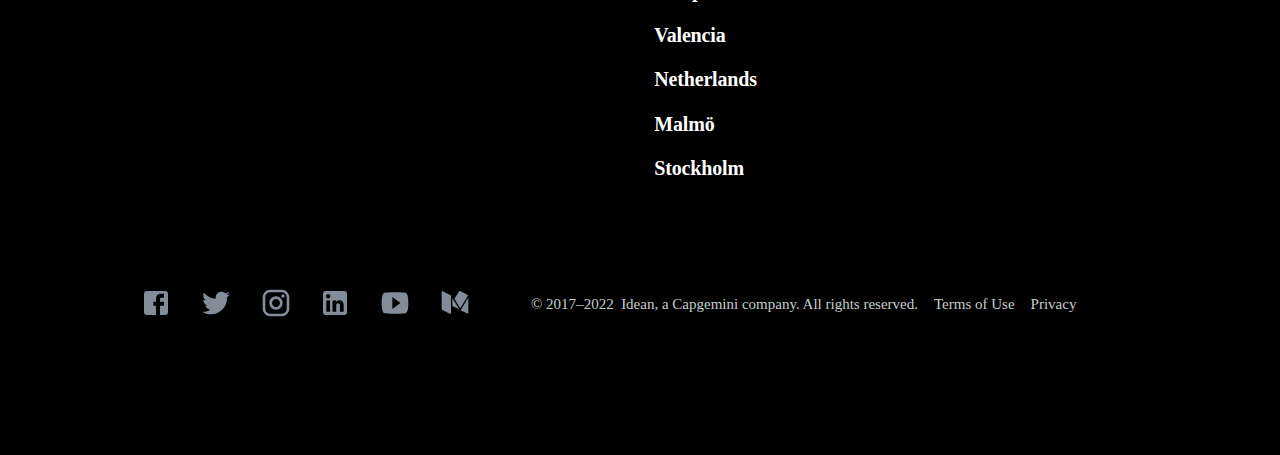
==== commit 3b210771: "main_nav position, color, hover.." ====
--- a/index.html
+++ b/index.html
@@ -12,18 +12,26 @@
 </head>
 
 <body>
-  <header>
-    <nav class="main_nav">
-      <ul>
-        <li class="logo"><a href="">idean</a></li>
-        <li><a href="">Work</a></li>
-        <li><a href="">Events</a></li>
-        <li><a href="">Spotlight</a></li>
-        <li><a href="">About</a></li>
-        <li><a href="">Careers</a></li>
-        <li><a href="">Contact</a></li>
-      </ul>
-    </nav>
+  <header class="primary-2_AZ0 inverted-sG9xS" data-scroll-topregion="true" style="transform: translate3d(0px, 0%, 0px);">
+    <div class="background-1I056"></div>
+    <div class="nav_container">
+      <a class="logo-3Js97" href="/">
+        <svg class="icon-4Ds2f" preserveAspectRatio="none" viewBox="0 0 70 34">
+          <path d="M2.9,0.5 C4,0.5 5,1.4 5,2.6 C5,3.8 4.1,4.7 2.9,4.7 C1.8,4.7 0.8,3.8 0.8,2.6 C0.8,1.4 1.8,0.5 2.9,0.5 Z M1.3,6.3 L4.4,6.3 L4.4,20.5 L1.3,20.5 L1.3,6.3 Z M21,20.8 L17.9,19 C17,19.9 15.6,20.6 13.7,20.6 C9.5,20.6 6.6,17.8 6.6,13.3 C6.6,8.9 9.4,6 13.7,6 C15.5,6 17,6.7 17.9,7.6 L17.9,0.4 L21,0.1 L21,20.8 Z M13.8,9.2 C11.3,9.2 9.7,11 9.7,13.5 C9.7,15.9 11.4,17.8 13.8,17.8 C16.3,17.8 17.9,16 17.9,13.5 C18,11 16.3,9.2 13.8,9.2 Z M26.3,14.5 C26.6,16.3 28.3,17.7 30.3,17.7 C31.8,17.7 32.9,17.2 33.5,16.3 L37.2,16.3 C36.2,18.9 33.5,20.6 30.2,20.6 C26.1,20.6 22.9,17.4 22.9,13.3 C22.9,9.3 26.1,6 30.1,6 C34.1,6 37.3,9.2 37.3,13.3 C37.3,13.7 37.3,14 37.2,14.4 L26.3,14.4 L26.3,14.5 Z M26.4,11.7 L34,11.7 C33.5,10.2 32,9 30.2,9 C28.4,9 26.9,10.2 26.4,11.7 Z M53.6,6.3 L53.6,20.8 L50.4,19 C49.8,19.8 48.2,20.6 46.3,20.6 C42.2,20.6 39.1,17.6 39.1,13.3 C39.1,9 42.2,6 46.3,6 C48.2,6 49.8,6.9 50.4,7.6 L50.4,6.1 L53.6,6.1 L53.6,6.3 Z M46.4,9.2 C44,9.2 42.2,11.1 42.2,13.5 C42.2,15.8 44,17.8 46.4,17.8 C48.7,17.8 50.5,15.9 50.5,13.5 C50.5,11.1 48.7,9.2 46.4,9.2 Z M56.3,6 L59.1,7.9 C59.8,7 61.3,6.1 63.3,6.1 C66.8,6.1 68.8,8.2 68.8,11.9 L68.8,20.4 L65.7,20.4 L65.7,12.6 C65.7,10.1 64.6,9 62.6,9 C60.5,9 59.5,10.5 59.5,12.6 L59.5,20.4 L56.4,20.4 L56.4,6 L56.3,6 Z M2.294,28.12 C2.819,28.12 3.224,28.22 3.506,28.42 C3.788,28.62 3.93,28.918 3.93,29.313 C3.93,29.53 3.891,29.713 3.814,29.867 C3.73774751,30.0190873 3.62205179,30.1479067 3.479,30.24 C3.31606303,30.3416512 3.13567501,30.4121788 2.947,30.448 C2.7137889,30.4934384 2.4765861,30.5152155 2.239,30.513 L1.824,30.513 L1.824,31.9 L1.3,31.9 L1.3,28.212 C1.447,28.176 1.612,28.152 1.794,28.14 C1.976,28.128 2.142,28.12 2.294,28.12 Z M2.337,28.58 C2.113,28.58 1.943,28.585 1.824,28.596 L1.824,30.064 L2.218,30.064 C2.398,30.064 2.56,30.053 2.704,30.029 C2.848,30.006 2.969,29.967 3.069,29.91 C3.16556532,29.856555 3.24497632,29.7767973 3.298,29.68 C3.35616703,29.5652539 3.38404893,29.4375479 3.379,29.309 C3.38407074,29.1845673 3.35502347,29.0611164 3.295,28.952 C3.23986384,28.8593898 3.16209659,28.7823108 3.069,28.728 C2.96612219,28.6696755 2.85371431,28.6300619 2.737,28.611 C2.60480639,28.5890826 2.47099678,28.5783778 2.337,28.579 L2.337,28.58 Z M5.22,29.022 C5.422,29.022 5.592,29.049 5.73,29.101 C5.868,29.153 5.98,29.227 6.065,29.322 C6.15,29.417 6.21,29.53 6.246,29.662 C6.282,29.794 6.3,29.938 6.3,30.097 L6.3,31.852 L6.12,31.882 C5.92806911,31.909523 5.73530284,31.9308674 5.542,31.946 C5.42955571,31.9550185 5.31680493,31.9596886 5.204,31.96 C5.046,31.96 4.9,31.943 4.767,31.911 C4.64269317,31.8828246 4.52513331,31.8305003 4.421,31.757 C4.32242741,31.6856695 4.24418146,31.5898441 4.194,31.479 C4.13729219,31.3478338 4.10998635,31.2058434 4.114,31.063 C4.114,30.908 4.144,30.775 4.208,30.664 C4.272,30.553 4.356,30.462 4.464,30.394 C4.572,30.325 4.698,30.275 4.842,30.242 C5.04222691,30.1985065 5.247808,30.1850258 5.452,30.202 C5.507,30.207 5.558,30.215 5.606,30.224 C5.655,30.232 5.697,30.241 5.733,30.248 C5.769,30.255 5.795,30.261 5.809,30.265 L5.809,30.124 C5.809,30.041 5.8,29.959 5.782,29.878 C5.764,29.797 5.732,29.726 5.685,29.662 C5.638,29.6 5.574,29.549 5.493,29.511 C5.412,29.473 5.307,29.454 5.177,29.454 C5.011,29.454 4.867,29.466 4.742,29.489 C4.617,29.512 4.526,29.537 4.464,29.562 L4.405,29.146 C4.50960307,29.1062354 4.61825305,29.0780668 4.729,29.062 C4.88,29.036 5.044,29.022 5.22,29.022 Z M5.263,31.539 C5.382,31.539 5.487,31.536 5.579,31.53 C5.671,31.525 5.748,31.516 5.809,31.501 L5.809,30.664 C5.75277113,30.6405176 5.69352798,30.6250336 5.633,30.618 C5.45602576,30.5919062 5.27625624,30.5908962 5.099,30.615 C5.01813103,30.6247418 4.93941426,30.6477149 4.866,30.683 C4.796,30.717 4.738,30.763 4.691,30.823 C4.644,30.883 4.621,30.961 4.621,31.058 C4.621,31.238 4.678,31.363 4.794,31.434 C4.91,31.505 5.066,31.539 5.264,31.539 L5.263,31.539 Z M8.033,29.033 C8.13836101,29.033434 8.24346292,29.0434756 8.347,29.063 C8.401,29.071 8.45,29.081 8.496,29.09 C8.5298515,29.0956618 8.56326616,29.1036813 8.596,29.114 L8.509,29.552 C8.33202583,29.4921598 8.14571175,29.4647208 7.959,29.471 C7.864,29.471 7.772,29.481 7.68,29.5 C7.588,29.519 7.528,29.533 7.5,29.541 L7.5,31.901 L6.997,31.901 L6.997,29.211 C7.116,29.168 7.263,29.128 7.44,29.09 C7.616,29.052 7.814,29.033 8.034,29.033 L8.033,29.033 Z M9.416,29.093 L10.48,29.093 L10.48,29.513 L9.416,29.513 L9.416,30.81 C9.416,30.95 9.426,31.066 9.448,31.158 C9.47,31.25 9.503,31.321 9.546,31.374 C9.589,31.426 9.643,31.463 9.708,31.484 C9.773,31.505 9.848,31.517 9.935,31.517 C10.085,31.517 10.207,31.5 10.299,31.466 L10.491,31.393 L10.588,31.809 C10.538,31.834 10.449,31.865 10.323,31.903 C10.182457,31.9425133 10.036982,31.9617079 9.891,31.96 C9.73050851,31.9650251 9.57047486,31.9402742 9.419,31.887 C9.3007143,31.8430685 9.19688585,31.7672737 9.119,31.668 C9.03926977,31.5623078 8.98456283,31.4399011 8.959,31.31 C8.92688713,31.1470052 8.91180607,30.9811136 8.914,30.815 L8.914,28.31 L9.416,28.223 L9.416,29.093 Z M14.573,30.496 C14.573,30.72 14.541,30.921 14.476,31.102 C14.411,31.282 14.32,31.436 14.203,31.565 C14.086,31.695 13.946,31.795 13.784,31.865 C13.622,31.935 13.446,31.971 13.255,31.971 C13.065,31.971 12.888,31.936 12.726,31.865 C12.5665205,31.7965655 12.4238758,31.6941889 12.308,31.565 C12.1876598,31.4299592 12.0949162,31.2726688 12.035,31.102 C11.9677853,30.9071495 11.9349631,30.7020954 11.938,30.496 C11.938,30.276 11.97,30.076 12.035,29.895 C12.1,29.714 12.191,29.557 12.308,29.427 C12.424,29.297 12.564,29.197 12.726,29.127 C12.888,29.057 13.065,29.022 13.256,29.022 C13.446,29.022 13.622,29.058 13.784,29.128 C13.946,29.198 14.086,29.298 14.203,29.427 C14.32,29.557 14.411,29.713 14.476,29.895 C14.541,30.077 14.573,30.276 14.573,30.496 Z M14.049,30.496 C14.049,30.18 13.978,29.929 13.836,29.743 C13.694,29.557 13.5,29.465 13.256,29.465 C13.028383,29.4563978 12.8111102,29.5603596 12.675,29.743 C12.532,29.929 12.462,30.18 12.462,30.496 C12.462,30.813 12.532,31.064 12.675,31.25 C12.8108975,31.432241 13.0278401,31.5358498 13.255,31.527 C13.5,31.527 13.694,31.436 13.835,31.25 C13.976,31.064 14.049,30.813 14.049,30.496 Z M16.241,27.71 C16.389,27.71 16.516,27.72 16.621,27.742 C16.728,27.764 16.803,27.784 16.846,27.802 L16.754,28.233 C16.711,28.212 16.65,28.191 16.57,28.172 C16.49,28.153 16.394,28.142 16.279,28.142 C16.045,28.142 15.881,28.206 15.788,28.334 C15.694,28.462 15.648,28.634 15.648,28.85 L15.648,29.093 L16.728,29.093 L16.728,29.513 L15.648,29.513 L15.648,31.9 L15.145,31.9 L15.145,28.839 C15.145,28.479 15.233,28.2 15.41,28.004 C15.586,27.809 15.863,27.71 16.241,27.71 Z M20.787,31.999 C20.444,31.999 20.136,31.946 19.863,31.841 C19.5993018,31.7413799 19.3621491,31.5822514 19.17,31.376 C18.9743846,31.1593782 18.8262154,30.9042546 18.735,30.627 C18.633,30.332 18.583,29.993 18.583,29.61 C18.583,29.227 18.641,28.889 18.758,28.594 C18.8646547,28.3138524 19.0276867,28.058583 19.237,27.844 C19.439,27.64 19.677,27.485 19.949,27.379 C20.2289068,27.2720476 20.5263666,27.2184574 20.826,27.221 C21.016,27.221 21.188,27.235 21.342,27.264 C21.496,27.293 21.629,27.324 21.744,27.359 C21.859,27.394 21.954,27.433 22.028,27.472 C22.104,27.512 22.156,27.54 22.186,27.558 L21.942,28.238 C21.609224,28.0535506 21.2344645,27.9581385 20.854,27.961 C20.6642102,27.9584704 20.4757309,27.9927703 20.299,28.062 C20.127,28.131 19.979,28.233 19.853,28.369 C19.7207373,28.5185341 19.6209647,28.6939022 19.56,28.884 C19.49,29.091 19.454,29.331 19.454,29.604 C19.454,29.846 19.482,30.067 19.537,30.271 C19.591,30.473 19.677,30.647 19.791,30.795 C19.905,30.943 20.051,31.057 20.226,31.138 C20.402,31.22 20.613,31.26 20.86,31.26 C21.2581025,31.2713213 21.6527233,31.1829785 22.008,31.003 L22.233,31.683 C22.18,31.718 22.108,31.753 22.018,31.788 C21.6254736,31.9383775 21.2071997,32.0100719 20.787,31.999 Z M23.907,28.362 C24.173,28.362 24.394,28.396 24.575,28.462 C24.755,28.527 24.899,28.62 25.008,28.739 C25.115,28.857 25.192,29.002 25.238,29.171 C25.284,29.341 25.308,29.526 25.308,29.729 L25.308,31.821 C25.184,31.848 24.998,31.88 24.75,31.917 C24.502,31.954 24.22,31.973 23.908,31.973 C23.702,31.973 23.512,31.953 23.341,31.914 C23.1836638,31.8803653 23.0347063,31.8154089 22.903,31.723 C22.781,31.633 22.687,31.52 22.618,31.379 C22.549,31.238 22.516,31.064 22.516,30.857 C22.5105063,30.6830795 22.5504901,30.5107356 22.632,30.357 C22.7068806,30.221063 22.8144547,30.1059278 22.945,30.022 C23.077,29.937 23.23,29.875 23.403,29.838 C23.6731476,29.7811795 23.9506119,29.7676776 24.225,29.798 C24.322,29.81 24.425,29.828 24.535,29.854 L24.535,29.723 C24.535,29.63 24.525,29.542 24.503,29.458 C24.4591174,29.2873364 24.3342971,29.1490624 24.169,29.088 C24.0598294,29.0499029 23.9445669,29.0322745 23.829,29.036 C23.6588299,29.034656 23.4888626,29.0480392 23.321,29.076 C23.193228,29.0956654 23.067417,29.126449 22.945,29.168 L22.845,28.521 C22.947,28.486 23.095,28.451 23.288,28.416 C23.481,28.381 23.688,28.362 23.908,28.362 L23.907,28.362 Z M23.974,31.34 C24.22,31.34 24.408,31.326 24.534,31.3 L24.534,30.415 C24.3814498,30.3739339 24.2239693,30.3540806 24.066,30.356 C23.978,30.356 23.889,30.362 23.799,30.376 C23.7143819,30.386998 23.6320332,30.4112977 23.555,30.448 C23.4848615,30.4814323 23.4248268,30.5328413 23.381,30.597 C23.3353704,30.6685447 23.3123697,30.7521838 23.315,30.837 C23.315,31.027 23.374,31.158 23.493,31.23 C23.611,31.303 23.773,31.34 23.974,31.34 Z M29.228,30.178 C29.228,30.441 29.194,30.684 29.126,30.903 C29.057,31.124 28.96,31.313 28.832,31.472 C28.704,31.631 28.545,31.752 28.353,31.841 C28.161,31.93 27.945,31.973 27.703,31.973 C27.4293253,31.9762549 27.1592769,31.9102049 26.918,31.781 L26.918,33.121 L26.118,33.121 L26.118,28.561 C26.282,28.517 26.482,28.475 26.719,28.436 C26.958,28.396 27.209,28.376 27.472,28.376 C27.745,28.376 27.989,28.418 28.205,28.501 C28.6280597,28.6614602 28.9580976,29.0013882 29.106,29.429 C29.187,29.651 29.228,29.9 29.228,30.178 Z M28.41,30.191 C28.41,29.835 28.329,29.558 28.169,29.359 C28.008,29.161 27.749,29.063 27.393,29.063 C27.318,29.063 27.24,29.065 27.159,29.073 C27.077,29.079 26.997,29.093 26.918,29.115 L26.918,31.089 C26.988,31.137 27.082,31.182 27.198,31.224 C27.315,31.266 27.439,31.286 27.571,31.286 C27.862,31.286 28.074,31.187 28.208,30.989 C28.342,30.792 28.41,30.525 28.41,30.191 Z M32.739,31.551 C32.739,32.101 32.599,32.503 32.32,32.759 C32.04,33.014 31.613,33.142 31.036,33.142 C30.6410362,33.1427552 30.2486922,33.0778714 29.875,32.95 L30.02,32.27 C30.156,32.327 30.311,32.373 30.485,32.408 C30.659,32.443 30.847,32.461 31.049,32.461 C31.371,32.461 31.599,32.396 31.736,32.264 C31.872,32.132 31.94,31.936 31.94,31.676 L31.94,31.544 C31.8389648,31.5921226 31.7343105,31.6322456 31.627,31.664 C31.4818811,31.704706 31.3317116,31.7245714 31.181,31.723 C30.961,31.723 30.761,31.688 30.578,31.616 C30.4005176,31.54891 30.2402771,31.4429941 30.109,31.306 C29.9727411,31.1590284 29.8691369,30.9848779 29.805,30.795 C29.7287343,30.5662106 29.691877,30.3261307 29.696,30.085 C29.696,29.835 29.735,29.604 29.812,29.393 C29.9562788,28.9805453 30.2765718,28.6536559 30.686,28.501 C30.897,28.418 31.137,28.376 31.406,28.376 C31.666,28.376 31.912,28.396 32.146,28.436 C32.379,28.475 32.576,28.516 32.739,28.561 L32.739,31.551 Z M30.514,30.085 C30.514,30.424 30.589,30.672 30.736,30.828 C30.883,30.984 31.074,31.063 31.306,31.063 C31.5299909,31.0633469 31.7496078,31.0009951 31.94,30.883 L31.94,29.096 C31.7668563,29.0587558 31.5900926,29.0409788 31.413,29.043 C31.122,29.043 30.9,29.139 30.746,29.33 C30.592,29.521 30.514,29.773 30.514,30.085 Z M33.399,30.191 C33.399,29.888 33.445,29.621 33.535,29.393 C33.625,29.165 33.745,28.973 33.895,28.821 C34.1897177,28.5278076 34.5882842,28.3628463 35.004,28.362 C35.478,28.362 35.849,28.511 36.114,28.805 C36.382,29.1 36.514,29.54 36.514,30.125 C36.5134981,30.2241104 36.5094956,30.3231722 36.502,30.422 L34.224,30.422 C34.247,30.699 34.344,30.914 34.518,31.065 C34.692,31.218 34.944,31.293 35.274,31.293 C35.5849715,31.2952618 35.8936191,31.2392982 36.184,31.128 L36.291,31.781 C36.2323739,31.8093272 36.1714984,31.8327409 36.109,31.851 C36.021976,31.8779583 35.9335025,31.8999932 35.844,31.917 C35.6237632,31.9639152 35.399178,31.9873793 35.174,31.987 C34.904079,31.992446 34.6356018,31.9462856 34.383,31.851 C33.9602897,31.6890699 33.6364288,31.3404671 33.506,30.907 C33.4326445,30.675505 33.3965278,30.4338268 33.399,30.191 Z M35.716,29.835 C35.716,29.725 35.701,29.62 35.67,29.521 C35.64,29.421 35.594,29.336 35.535,29.264 C35.476,29.192 35.403,29.134 35.317,29.092 C35.220352,29.0481835 35.1150906,29.0266528 35.009,29.029 C34.7952808,29.0258423 34.5912062,29.1178041 34.452,29.28 C34.3874242,29.3561094 34.3369648,29.4431434 34.303,29.537 C34.2680065,29.6333509 34.2438575,29.7333008 34.231,29.835 L35.716,29.835 Z M39.161,30.085 C39.161,29.725 39.116,29.464 39.026,29.304 C38.936,29.143 38.767,29.063 38.521,29.063 C38.433,29.063 38.337,29.069 38.231,29.082 C38.1514962,29.0917338 38.0721528,29.1027352 37.993,29.115 L37.993,31.9 L37.194,31.9 L37.194,28.56 C37.348,28.517 37.549,28.475 37.799,28.436 C38.047,28.396 38.31,28.376 38.587,28.376 C38.825,28.376 39.019,28.407 39.172,28.469 C39.322,28.53 39.449,28.611 39.55,28.713 C39.6853658,28.6208689 39.8318675,28.546274 39.986,28.491 C40.079,28.458 40.176,28.431 40.28,28.409 C40.383,28.387 40.488,28.376 40.593,28.376 C40.862,28.376 41.083,28.415 41.257,28.491 C41.4199876,28.5597778 41.5613188,28.6713914 41.666,28.814 C41.766,28.954 41.833,29.121 41.871,29.316 C41.908,29.513 41.926,29.726 41.926,29.96 L41.926,31.9 L41.128,31.9 L41.128,30.085 C41.128,29.725 41.084,29.464 40.996,29.304 C40.908,29.143 40.739,29.062 40.488,29.062 C40.2683483,29.0660935 40.0539792,29.1300584 39.868,29.247 C39.903,29.357 39.926,29.474 39.94,29.597 C39.9535535,29.728562 39.9602292,29.8607419 39.96,29.993 L39.96,31.9 L39.16,31.9 L39.16,30.085 L39.161,30.085 Z M43.63,27.438 C43.63,27.588 43.58,27.707 43.484,27.795 C43.388,27.883 43.274,27.927 43.141,27.927 C43.0117378,27.9294238 42.8864689,27.8821796 42.791,27.795 C42.6924091,27.7031894 42.6393505,27.5725554 42.646,27.438 C42.646,27.285 42.694,27.164 42.791,27.076 C42.8863693,26.9885455 43.0116192,26.9409506 43.141,26.943 C43.273,26.943 43.387,26.988 43.484,27.076 C43.581,27.164 43.63,27.286 43.63,27.438 Z M43.544,31.9 L42.744,31.9 L42.744,28.448 L43.544,28.448 L43.544,31.9 Z M44.394,28.56 C44.8574949,28.4380804 45.3347382,28.3762404 45.814,28.376 C46.095,28.376 46.331,28.415 46.52,28.491 C46.709,28.568 46.86,28.677 46.972,28.814 C47.084,28.954 47.164,29.121 47.21,29.316 C47.256,29.513 47.279,29.726 47.279,29.96 L47.279,31.9 L46.48,31.9 L46.48,30.085 C46.48,29.9 46.468,29.743 46.444,29.613 C46.42,29.483 46.381,29.378 46.324,29.297 C46.2696037,29.2156387 46.1913558,29.1531103 46.1,29.118 C45.9894119,29.0784068 45.8724173,29.0597555 45.755,29.063 C45.648724,29.0632497 45.5425497,29.0695935 45.437,29.082 C45.327,29.096 45.246,29.106 45.193,29.115 L45.193,31.9 L44.394,31.9 L44.394,28.56 Z M48.982,27.438 C48.982,27.588 48.933,27.707 48.837,27.795 C48.741,27.883 48.626,27.927 48.494,27.927 C48.3647378,27.9294238 48.2394689,27.8821796 48.144,27.795 C48.0454091,27.7031894 47.9923505,27.5725554 47.999,27.438 C47.999,27.285 48.047,27.164 48.143,27.076 C48.2383693,26.9885455 48.3636192,26.9409506 48.493,26.943 C48.626,26.943 48.74,26.988 48.837,27.076 C48.934,27.164 48.982,27.286 48.982,27.438 Z M48.896,31.9 L48.097,31.9 L48.097,28.448 L48.897,28.448 L48.897,31.9 L48.896,31.9 Z M51.16,27.326 L51.992,27.326 L51.992,31.9 L51.16,31.9 L51.16,27.326 Z M52.882,28.561 C53.036,28.517 53.236,28.475 53.482,28.436 C53.729,28.396 54.002,28.376 54.3,28.376 C54.583,28.376 54.818,28.415 55.008,28.491 C55.196,28.568 55.348,28.677 55.46,28.814 C55.571,28.954 55.651,29.121 55.697,29.316 C55.743,29.513 55.767,29.726 55.767,29.96 L55.767,31.9 L54.967,31.9 L54.967,30.085 C54.967,29.9 54.956,29.743 54.931,29.613 C54.906,29.483 54.868,29.378 54.812,29.297 C54.7576037,29.2156387 54.6793558,29.1531103 54.588,29.118 C54.4770971,29.0782839 54.3597518,29.0596307 54.242,29.063 C54.135724,29.0632497 54.0295497,29.0695935 53.924,29.082 C53.815,29.096 53.734,29.106 53.68,29.115 L53.68,31.9 L52.882,31.9 L52.882,28.56 L52.882,28.561 Z M57.375,31.901 C57.1285703,31.3896408 56.9020668,30.8689161 56.696,30.34 C56.4528547,29.7205475 56.2415783,29.0890545 56.063,28.448 L56.915,28.448 C56.963,28.643 57.019,28.851 57.084,29.072 C57.2098585,29.5155268 57.3533052,29.9538732 57.514,30.386 C57.591,30.595 57.663,30.783 57.729,30.95 C57.9674484,30.3324093 58.182271,29.7059546 58.373,29.072 C58.438,28.851 58.496,28.642 58.545,28.448 L59.37,28.448 C59.18,29.122 58.968,29.752 58.737,30.34 C58.5304437,30.8685366 58.303609,31.3889223 58.057,31.9 L57.375,31.9 L57.375,31.901 Z M59.521,30.191 C59.521,29.888 59.567,29.621 59.657,29.393 C59.747,29.165 59.867,28.973 60.017,28.821 C60.3119012,28.5280831 60.7103491,28.3631709 61.126,28.362 C61.6,28.362 61.971,28.511 62.237,28.805 C62.504,29.1 62.637,29.54 62.637,30.125 C62.6361653,30.2241222 62.6318293,30.323184 62.624,30.422 L60.346,30.422 C60.369,30.699 60.466,30.914 60.64,31.065 C60.814,31.218 61.066,31.293 61.396,31.293 C61.7069715,31.2952618 62.0156191,31.2392982 62.306,31.128 L62.413,31.781 C62.3543739,31.8093272 62.2934984,31.8327409 62.231,31.851 C62.143976,31.8779583 62.0555025,31.8999932 61.966,31.917 C61.7457632,31.9639152 61.521178,31.9873793 61.296,31.987 C61.026079,31.992446 60.7576018,31.9462856 60.505,31.851 C60.0822897,31.6890699 59.7584288,31.3404671 59.628,30.907 C59.5546445,30.675505 59.5185278,30.4338268 59.521,30.191 Z M61.839,29.835 C61.839,29.725 61.823,29.62 61.792,29.521 C61.762,29.421 61.716,29.336 61.657,29.264 C61.598,29.192 61.525,29.134 61.439,29.092 C61.3426577,29.0483303 61.2377547,29.0268029 61.132,29.029 C60.9179329,29.0255436 60.7134312,29.1175328 60.574,29.28 C60.5094242,29.3561094 60.4589648,29.4431434 60.425,29.537 C60.3900065,29.6333509 60.3658575,29.7333008 60.353,29.835 L61.839,29.835 Z M63.316,28.561 C63.513411,28.5077511 63.7137484,28.4660141 63.916,28.436 C64.164,28.396 64.436,28.376 64.735,28.376 C65.017,28.376 65.253,28.415 65.442,28.491 C65.631,28.568 65.782,28.677 65.894,28.814 C66.006,28.954 66.086,29.121 66.132,29.316 C66.177,29.513 66.201,29.726 66.201,29.96 L66.201,31.9 L65.402,31.9 L65.402,30.085 C65.402,29.9 65.39,29.743 65.366,29.613 C65.342,29.483 65.302,29.378 65.246,29.297 C65.1916037,29.2156387 65.1133558,29.1531103 65.022,29.118 C64.9110971,29.0782839 64.7937518,29.0596307 64.676,29.063 C64.5700576,29.0632879 64.4642183,29.0696316 64.359,29.082 C64.249,29.096 64.168,29.106 64.115,29.115 L64.115,31.9 L63.316,31.9 L63.316,28.56 L63.316,28.561 Z M66.973,27.538 L67.773,27.406 L67.773,28.448 L69,28.448 L69,29.115 L67.772,29.115 L67.772,30.521 C67.772,30.798 67.816,30.996 67.904,31.115 C67.992,31.233 68.141,31.293 68.352,31.293 C68.498,31.293 68.627,31.277 68.739,31.247 C68.851,31.216 68.94,31.187 69.006,31.161 L69.138,31.795 C69.046,31.834 68.924,31.875 68.775,31.917 C68.626,31.959 68.449,31.979 68.247,31.979 C68.001,31.979 67.795,31.946 67.63,31.881 C67.4754952,31.8225618 67.339692,31.7233874 67.237,31.594 C67.1359786,31.4590365 67.0662909,31.303264 67.033,31.138 C66.9906976,30.9374812 66.9705766,30.7329181 66.973,30.528 L66.973,27.538 Z"></path>
+        </svg>
+      </a>  
+      <nav class="main_nav">
+        <ul>
+          <li><a class="" href="/work">Work</a></li>
+          <li><a class="" href="/services">Services</a></li>
+          <li><a class="" href="/academy">Academy</a></li>
+          <li><a class="" href="/events">Events</a></li>
+          <li><a class="" href="/spotlight">Spotlight</a></li>
+          <li><a class="" href="/careers">Careers</a></li>
+          <li><a class="" href="/contact">Contact</a></li>
+        </ul>
+      </nav>  
+    </div>
   </header>
   <main>
     <article>
--- a/style.css
+++ b/style.css
@@ -1,3 +1,8 @@
+@font-face {
+	font-family: "Tiempos Text";
+	src: url("/TestTiemposText-Regular.otf");
+}
+
 /* Box sizing rules */
 *,
 *::before,
@@ -7,10 +12,6 @@
 
 /* Remove default margin */
 body,
-h1,
-h2,
-h3,
-h4,
 p,
 figure,
 blockquote,
@@ -76,6 +77,7 @@
 
 html {
 	font-family: Tiempos Text, serif;
+	font-size: 16px;
 }
 
 ul {
@@ -121,22 +123,164 @@
 }
 
 /* header */
+header {
+	padding-right: 11.11111vw;
+	padding-left: 11.11111vw;
+	-webkit-transition: all 0.3s ease-in-out;
+	transition: all 0.3s ease-in-out;
+	position: fixed;
+	top: 0;
+	right: 0;
+	left: 0;
+	z-index: 2;
+	height: 5rem;
+	-webkit-transition: padding-left 0.3s ease-in-out,
+		padding-right 0.3s ease-in-out;
+	transition: padding-left 0.3s ease-in-out, padding-right 0.3s ease-in-out;
+}
+
+header a {
+	-webkit-tap-highlight-color: transparent;
+}
+
+.background-1I056 {
+	position: absolute;
+	top: 0;
+	right: 0;
+	left: 0;
+	height: 5rem;
+	-webkit-transform: translate3d(0, -100%, 0);
+	transform: translate3d(0, -100%, 0);
+	-webkit-transition: all 0.3s ease-in-out;
+	transition: all 0.3s ease-in-out;
+}
+
+[data-scroll-topregion="true"] .background-1I056 {
+	-webkit-transform: translate3d(0, -100%, 0);
+	transform: translate3d(0, -100%, 0);
+}
+
+.primary-2_AZ0 .background-1I056,
+.secondary-30WXx .background-1I056 {
+	background: #fff;
+}
+
+.nav_container {
+	position: relative;
+	display: -webkit-box;
+	display: -ms-flexbox;
+	display: flex;
+	height: 100%;
+	-webkit-box-align: center;
+	-ms-flex-align: center;
+	align-items: center;
+	-webkit-box-pack: end;
+	-ms-flex-pack: end;
+	justify-content: flex-end;
+}
+
+header.active-3383T .main_nav,
 .main_nav {
+	-webkit-transform: translateZ(0);
+	transform: translateZ(0);
+}
+
+.logo-3Js97 {
+	position: absolute;
+	top: 1.625rem;
+	right: 100%;
+	width: 4.25rem;
+	line-height: 0;
+	border: 0;
+	-webkit-transform: translate3d(100%, 0, 0);
+	transform: translate3d(100%, 0, 0);
+	-webkit-backface-visibility: hidden;
+	backface-visibility: hidden;
+}
+
+.icon-4Ds2f {
 	position: relative;
-	padding: 0 11vw;
-}
-
-.main_nav > ul {
-	display: flex;
-	margin: auto;
-}
-
-.main_nav .logo {
-	margin-right: auto;
+	display: inline-block;
+	line-height: 1;
+	vertical-align: middle;
+	background-color: transparent;
+	background-position: 50%;
+	background-repeat: no-repeat;
+	fill: #000;
+}
+
+.logo-3Js97 svg {
+	height: 2.125rem;
+	-webkit-transition: fill 0.3s ease-out;
+	transition: fill 0.3s ease-out;
+	fill: #000;
+}
+
+.inverted-sG9xS .logo-3Js97 svg,
+.inverted-sG9xS .logo-3Js97:focus svg,
+.inverted-sG9xS .logo-3Js97:hover svg {
+	fill: #fff;
+}
+
+.main_nav ul {
+	margin-right: -1rem;
+	font-family: Eina 01, system, -apple-system, BlinkMacSystemFont, sans-serif;
+	font-size: 1.125rem;
+	font-weight: 600;
+	line-height: 1.33334;
 }
 
 .main_nav li {
-	padding: 0 2%;
+	display: inline-block;
+}
+
+.main_nav a {
+	position: relative;
+	display: inline-block;
+	padding: 0.125rem 1rem 0.375rem;
+	color: #000;
+	border: 0;
+	-webkit-transition: all 0.3s ease-out;
+	transition: all 0.3s ease-out;
+}
+
+.inverted-sG9xS .main_nav a {
+	color: #fff;
+}
+
+.main_nav a::after {
+	position: absolute;
+	right: 1rem;
+	bottom: 0;
+	left: 1rem;
+	display: block;
+	height: 0.1875rem;
+	background-color: transparent;
+	content: "";
+}
+
+.inverted-sG9xS:not(.active-3383T) .main_nav ul:focus a,
+.inverted-sG9xS:not(.active-3383T) .main_nav ul:hover a {
+	color: hsla(0, 0%, 100%, 0.35);
+}
+
+.inverted-sG9xS:not(.active-3383T) .main_nav ul:focus a:focus,
+.inverted-sG9xS:not(.active-3383T) .main_nav ul:focus a:hover,
+.inverted-sG9xS:not(.active-3383T) .main_nav ul:hover a:focus,
+.inverted-sG9xS:not(.active-3383T) .main_nav ul:hover a:hover {
+	color: #fff;
+}
+
+.main_nav a.active-3383T::after,
+.main_nav a:focus::after,
+.main_nav a:hover::after {
+	background-color: #000;
+}
+
+.inverted-sG9xS .main_nav a.active-3383T::after,
+.inverted-sG9xS .main_nav a:focus::after,
+.inverted-sG9xS .main_nav a:hover::after {
+	background-color: #fff;
 }
 
 /* main */
@@ -543,7 +687,7 @@
 	padding: 0.5rem 0.75rem;
 }
 
-.icon-4Ds2f {
+/* .icon-4Ds2f {
 	position: relative;
 	display: inline-block;
 	line-height: 1;
@@ -552,7 +696,7 @@
 	background-position: 50%;
 	background-repeat: no-repeat;
 	fill: #000;
-}
+} */
 
 .social_media svg {
 	height: 2rem;
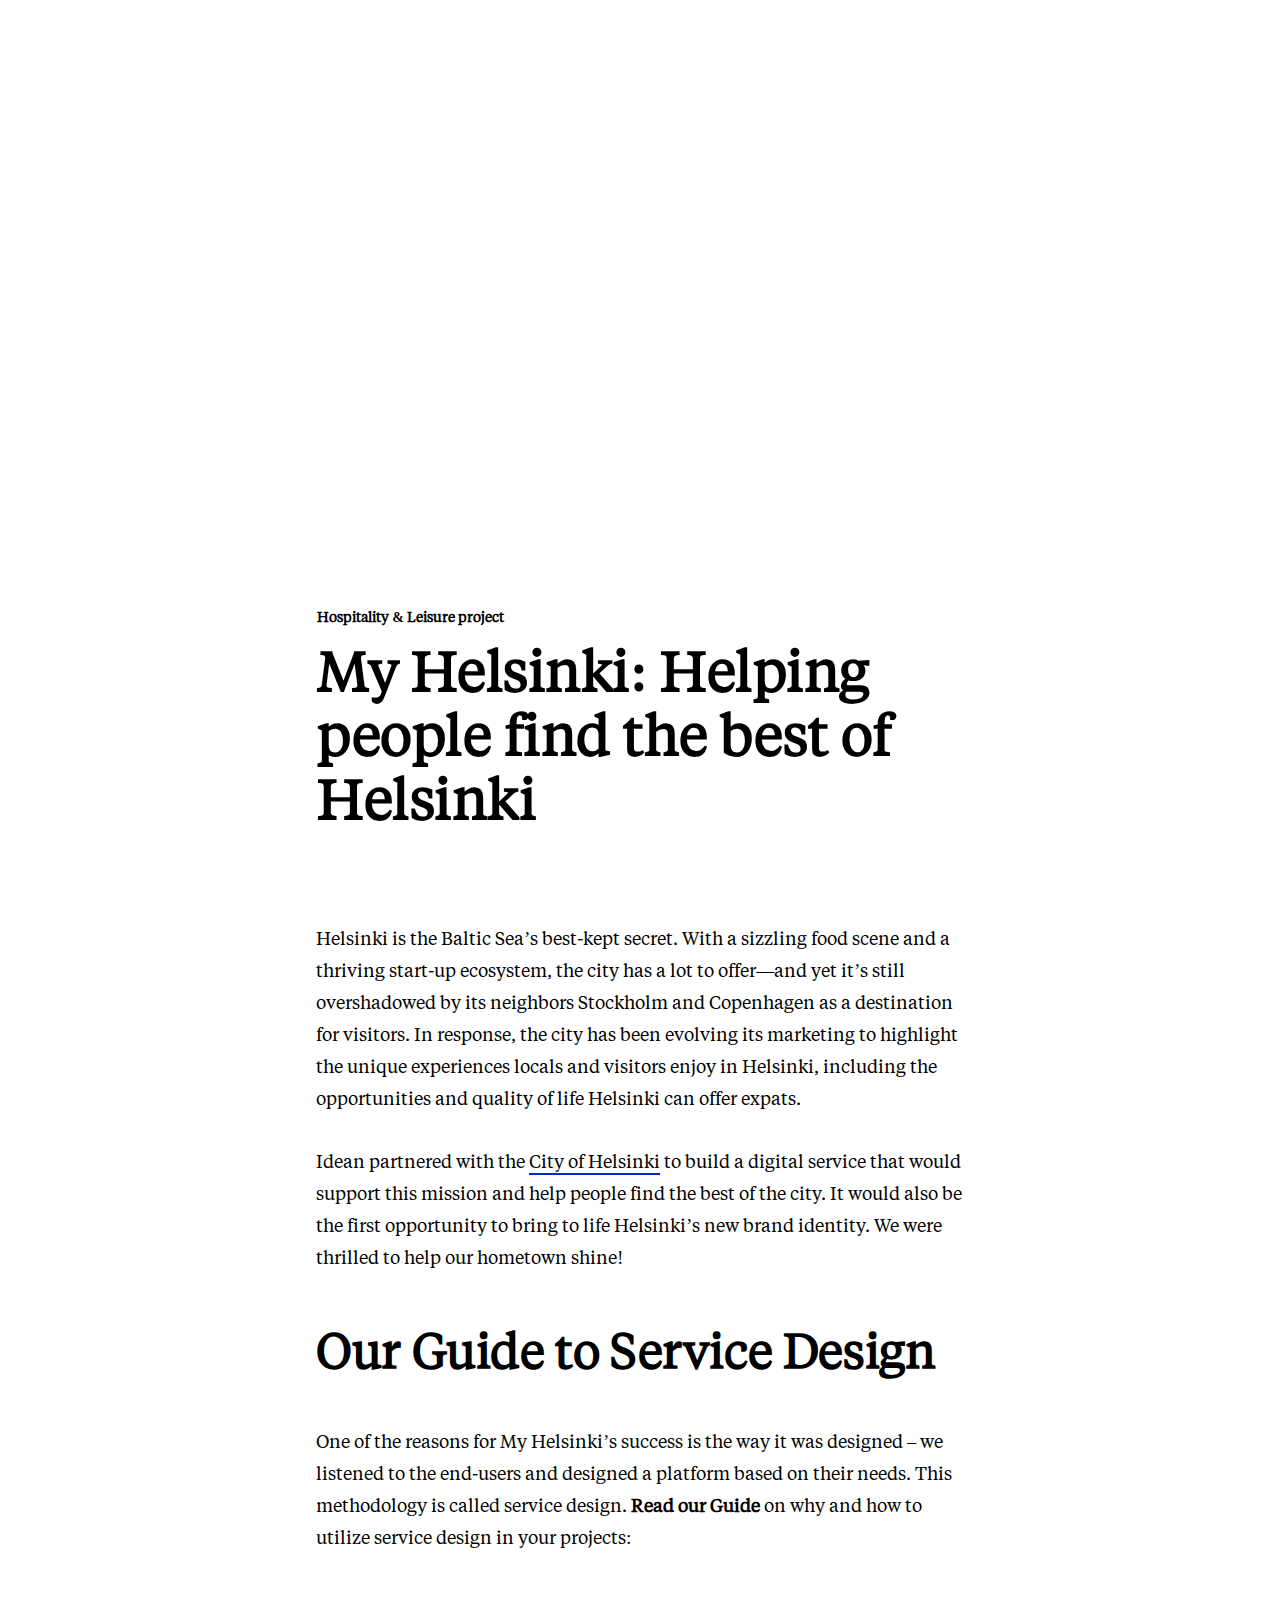
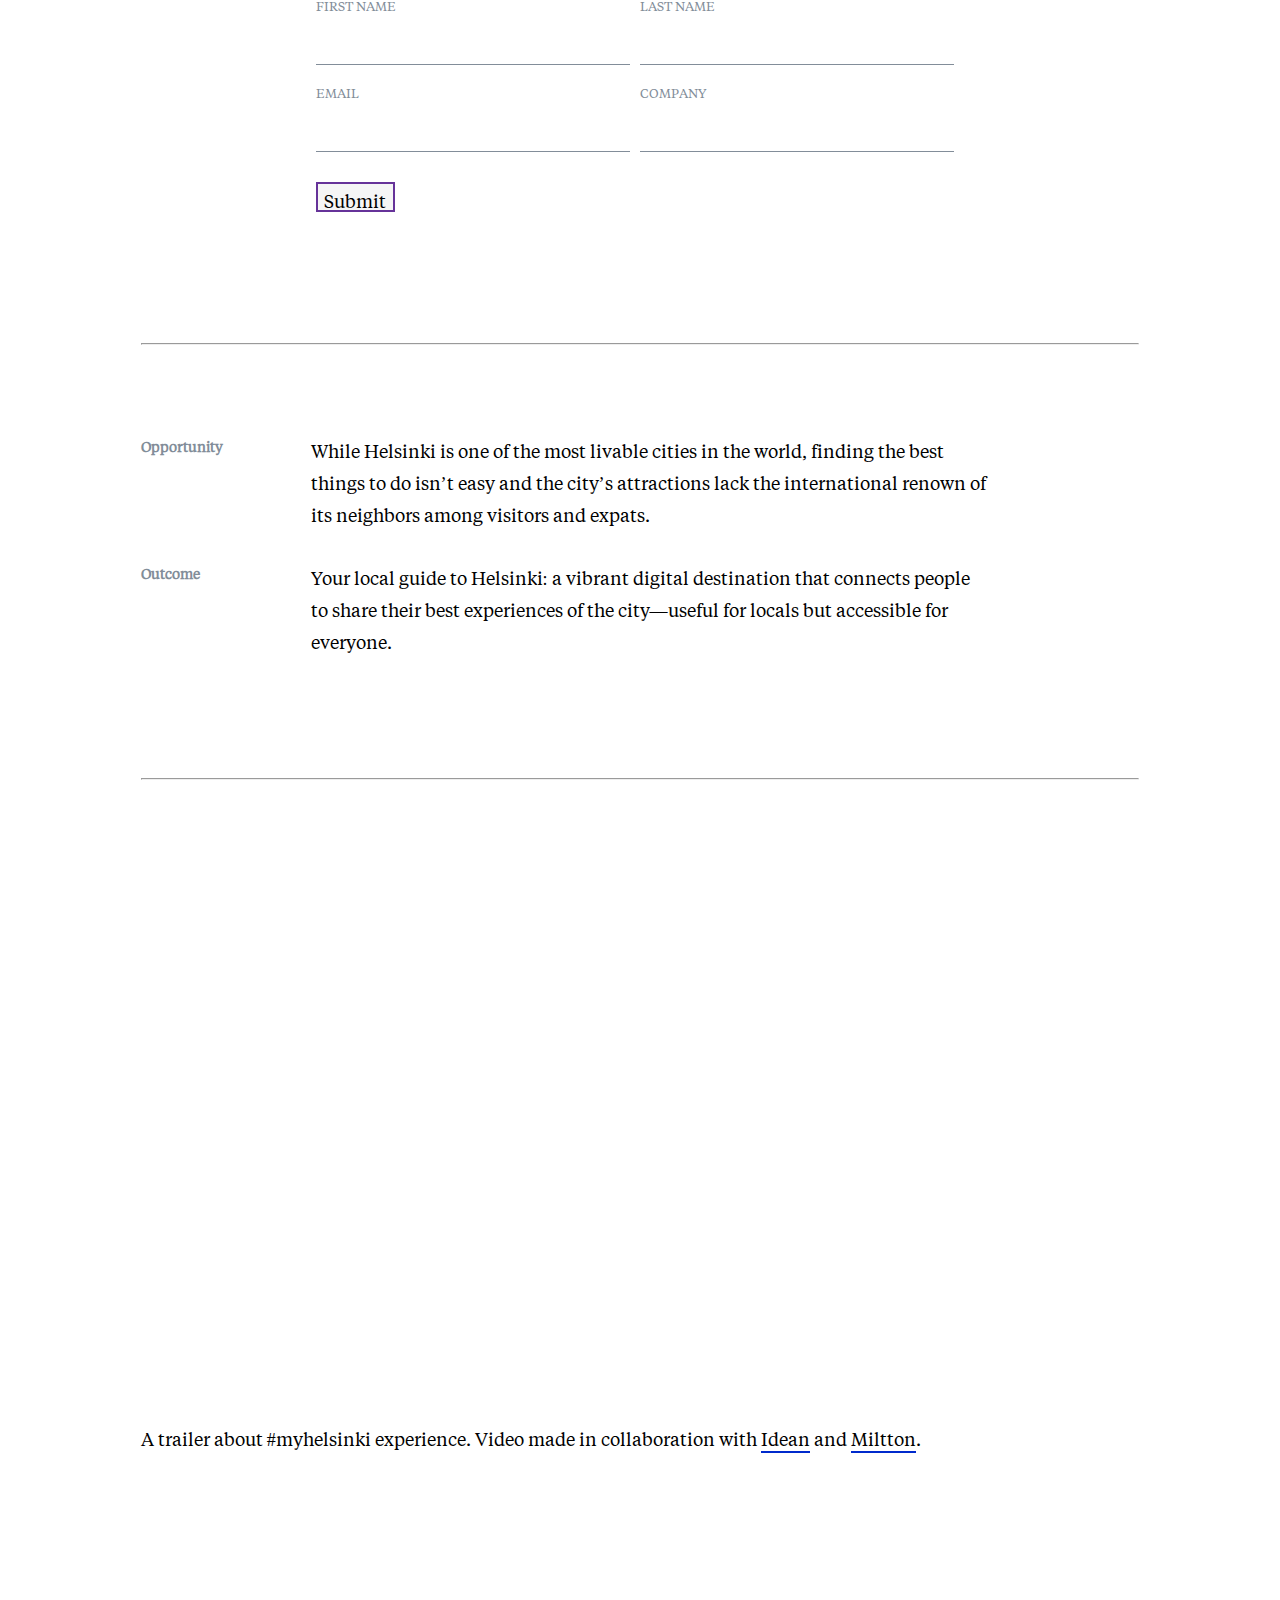
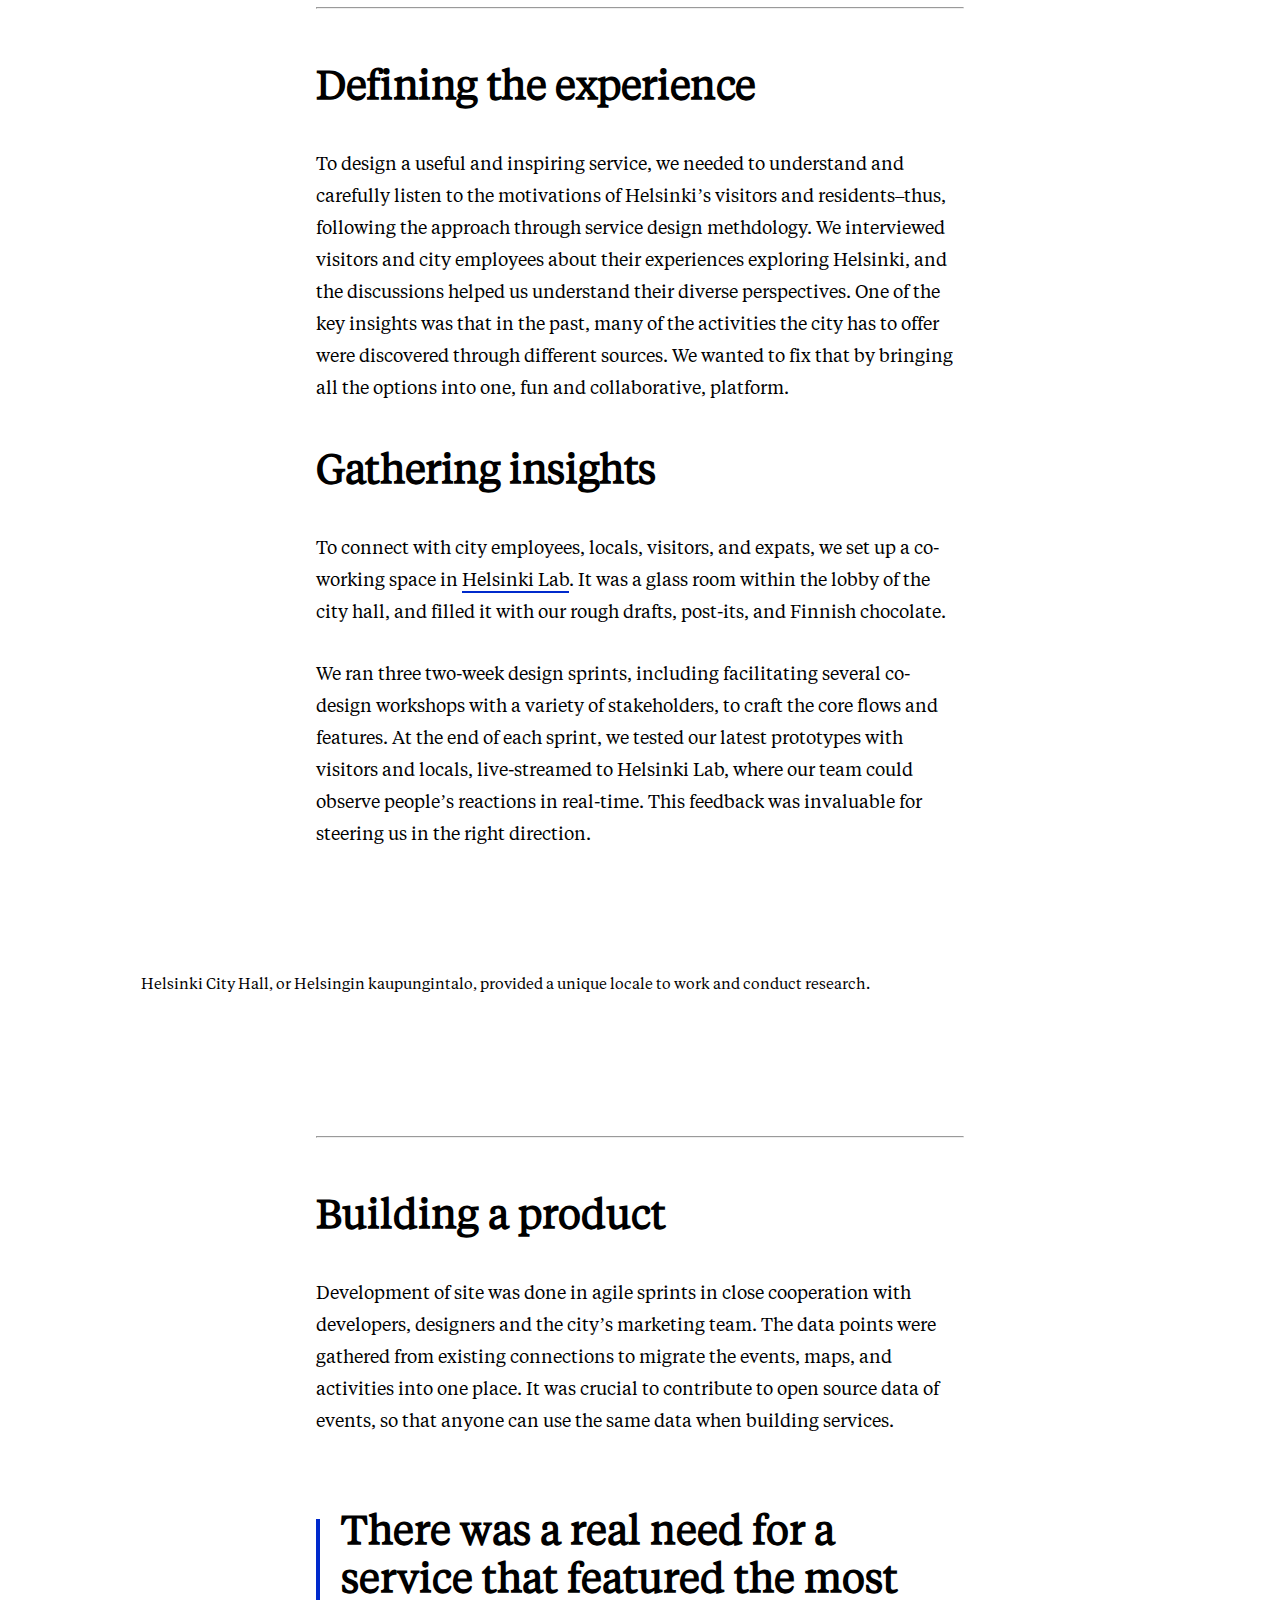
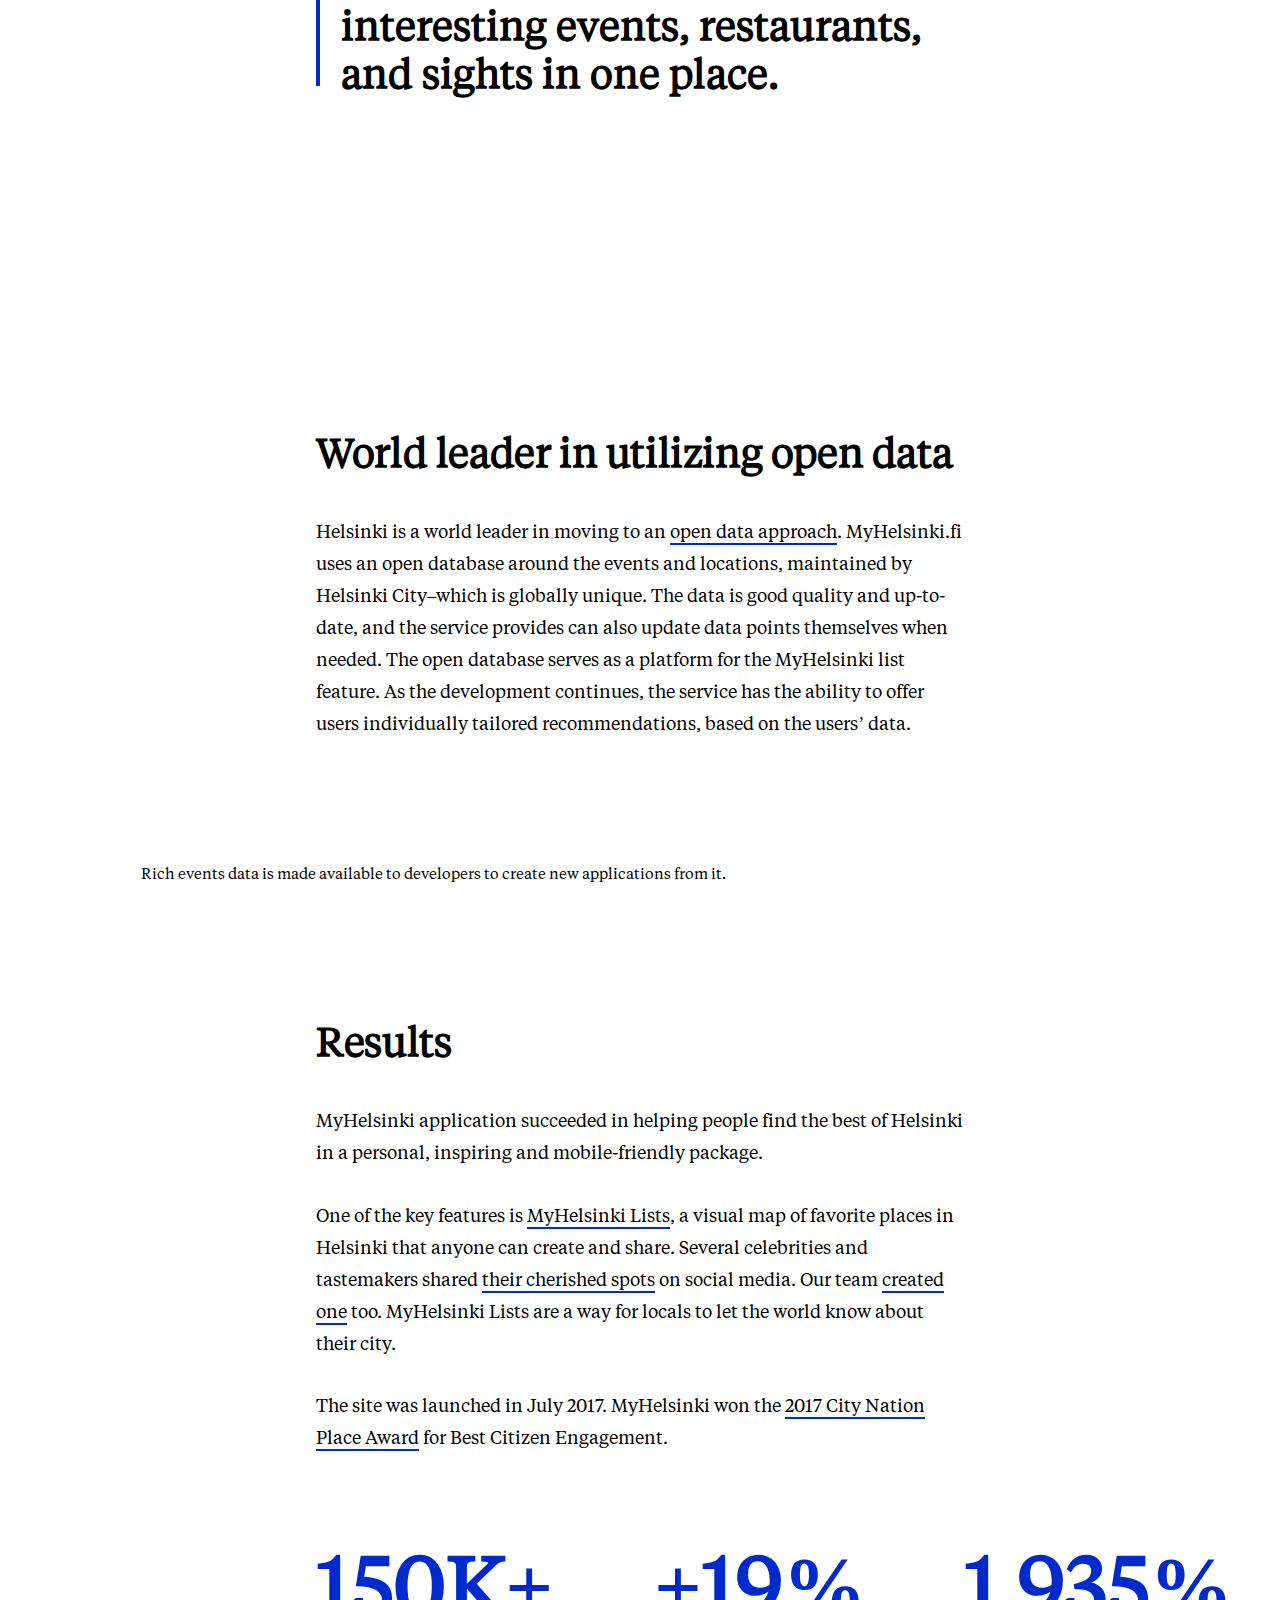
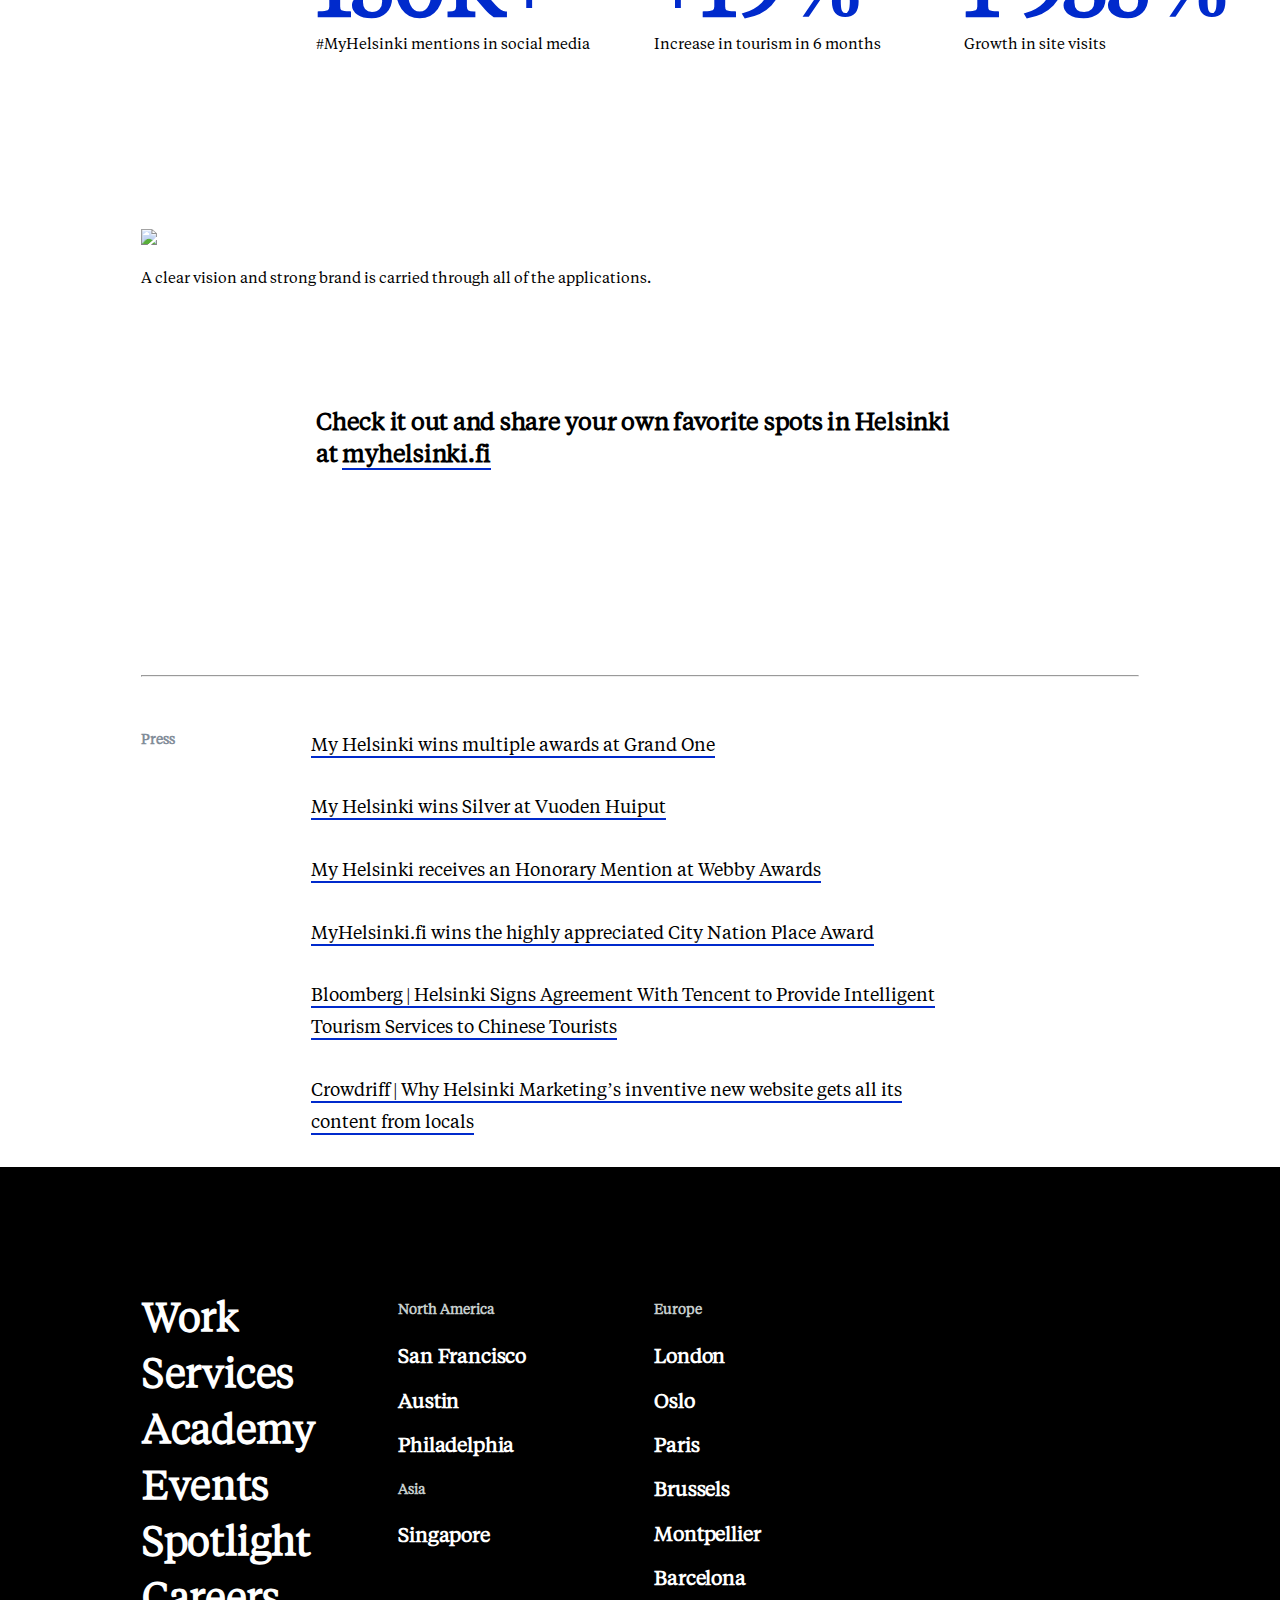
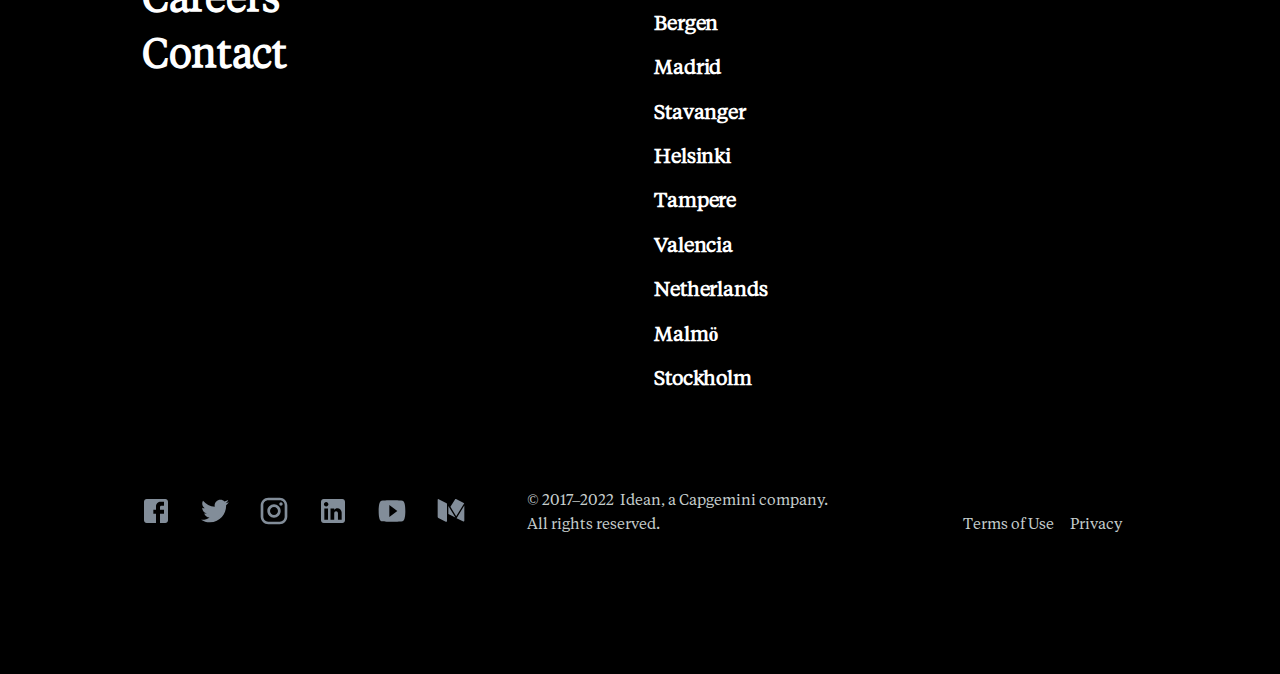
==== commit 0445dee2: "hero content" ====
--- a/index.html
+++ b/index.html
@@ -39,7 +39,7 @@
         <div class="hero_image_container">
           <img class="hero_image" src="https://images.ctfassets.net/py55p8b6ms79/1ukDSYi9e0OmYa02S4wu8g/624d77baf3225006e39e450f7dfba925/MyHelsinki-hero.jpg" alt="">
         </div>
-        <div class="hero_content">
+        <div class="hero_content" data-exceded-height="false">
           <div class="middle_block">
             <p>Hospitality & Leisure project</p>
             <h2>My Helsinki: Helping people find the best of Helsinki </h2>
--- a/style.css
+++ b/style.css
@@ -1,6 +1,6 @@
 @font-face {
 	font-family: "Tiempos Text";
-	src: url("/TestTiemposText-Regular.otf");
+	src: url("Fonts/TestTiemposText-Regular.otf");
 }
 
 /* Box sizing rules */
@@ -101,6 +101,15 @@
 h5,
 h6 {
 	margin: 1em 0;
+}
+
+h2 {
+	font-size: 4rem;
+	line-height: 1.125;
+	font-family: Eina 03, system, -apple-system, BlinkMacSystemFont, sans-serif;
+	font-weight: 700;
+	letter-spacing: -0.03125rem;
+	color: #000;
 }
 
 h6 {
@@ -296,7 +305,7 @@
 .middle_block {
 	width: 82%;
 	margin: auto;
-	padding: 7% 8.5%;
+	padding: 7.14286% 8.57143%;
 	background-color: white;
 }
 
@@ -358,26 +367,23 @@
 
 .hero_content {
 	position: absolute;
-	padding: 0 11vw;
 	bottom: 0;
 	width: 100%;
 }
 
 .hero_content p {
 	font-size: 0.875rem;
-	color: black;
-	font-weight: 700;
 	line-height: 1.7143;
 	font-family: Eina 03, system, -apple-system, BlinkMacSystemFont, sans-serif;
+	font-weight: 700;
+	color: #000;
+	width: 100%;
+	margin: 0 0 0.5rem;
 }
 
 .hero_content h2 {
-	font-size: 4rem;
-	line-height: 1.125;
-	font-family: Eina 03, system, -apple-system, BlinkMacSystemFont, sans-serif;
-	font-weight: 700;
-	letter-spacing: -0.03125rem;
-	color: #000;
+	width: 100%;
+	margin: 0;
 }
 
 /* section_one */
@@ -759,10 +765,24 @@
 	border-bottom: 1px solid #fff;
 }
 
+@media screen and (min-width: 1024px) {
+	.hero_content {
+		padding-right: 11.11111vw;
+		padding-left: 11.11111vw;
+		-webkit-transition: all 0.3s ease-in-out;
+		transition: all 0.3s ease-in-out;
+	}
+}
+
 @media screen and (max-width: 1920px) {
 	body {
 		font-size: 1.125rem;
 		line-height: 1.7778;
+	}
+
+	h2 {
+		font-size: 3.5rem;
+		line-height: 1.1429;
 	}
 
 	.section_two h1,
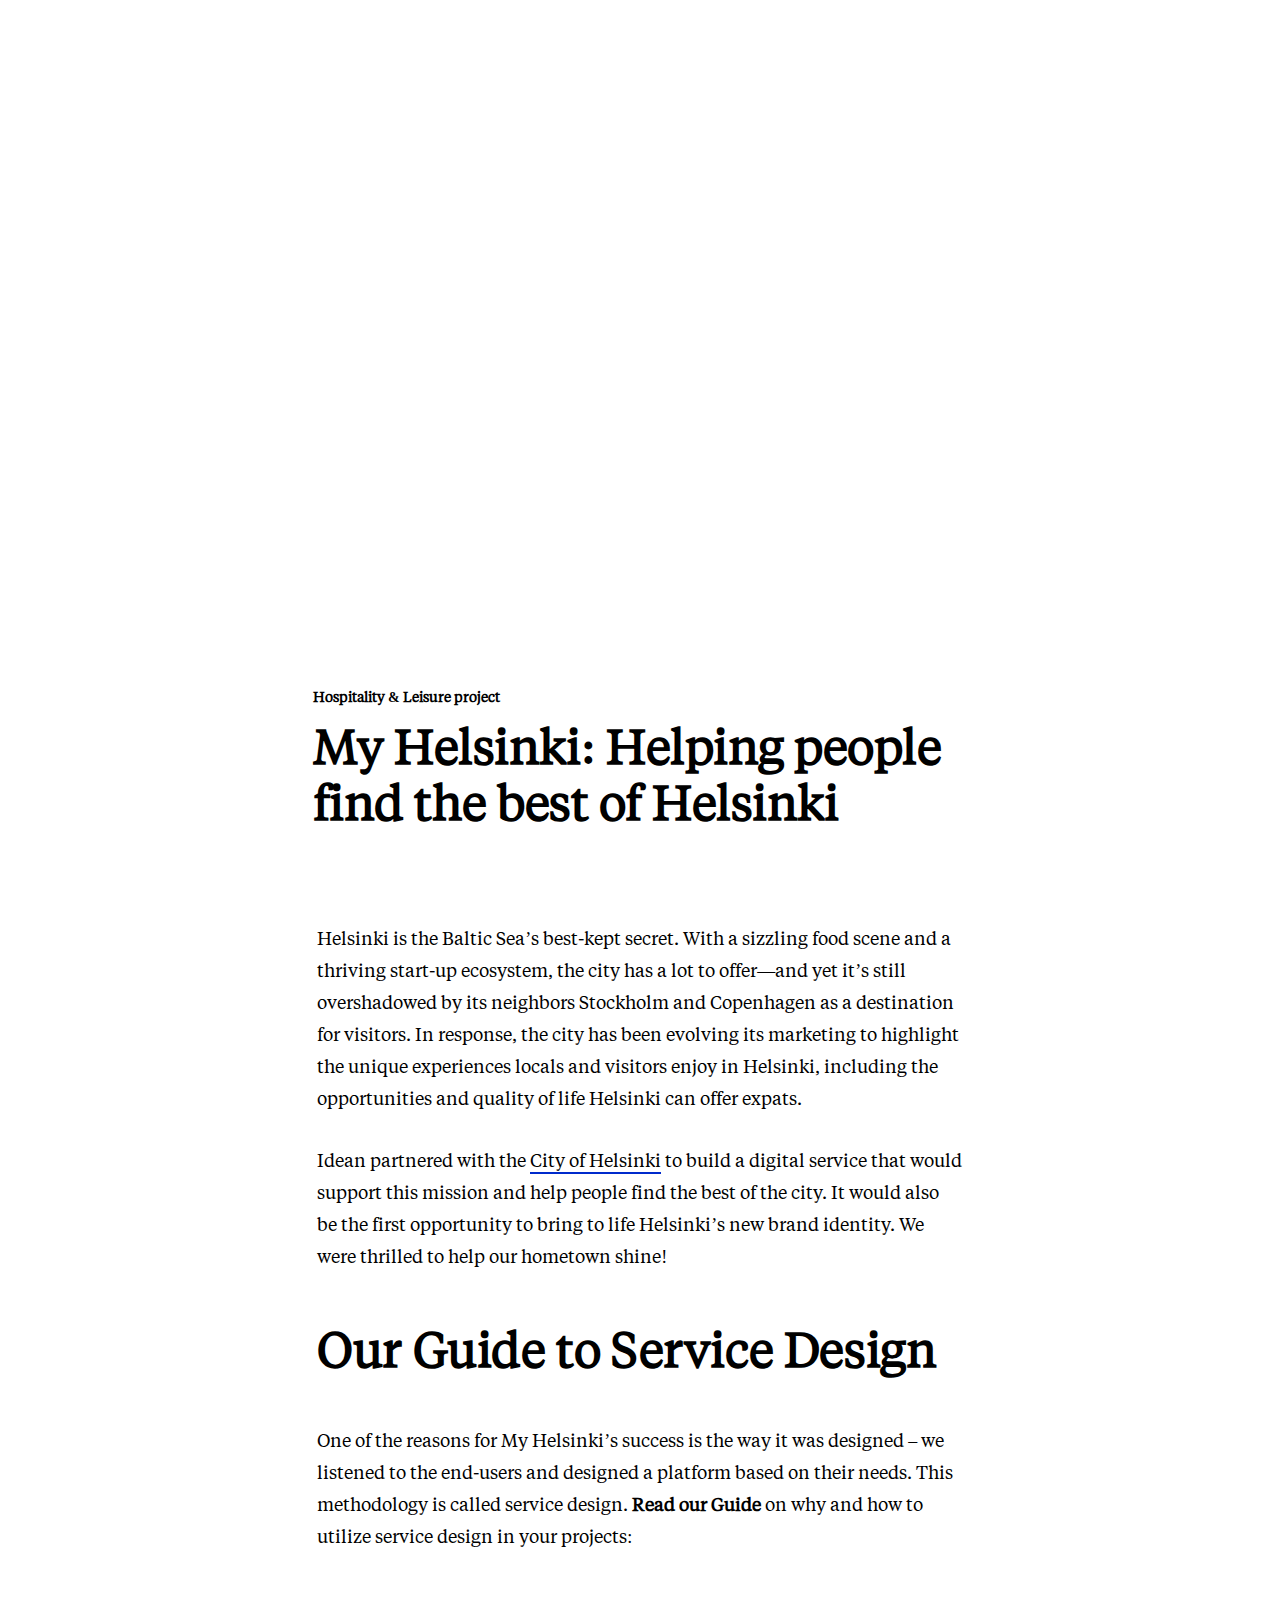
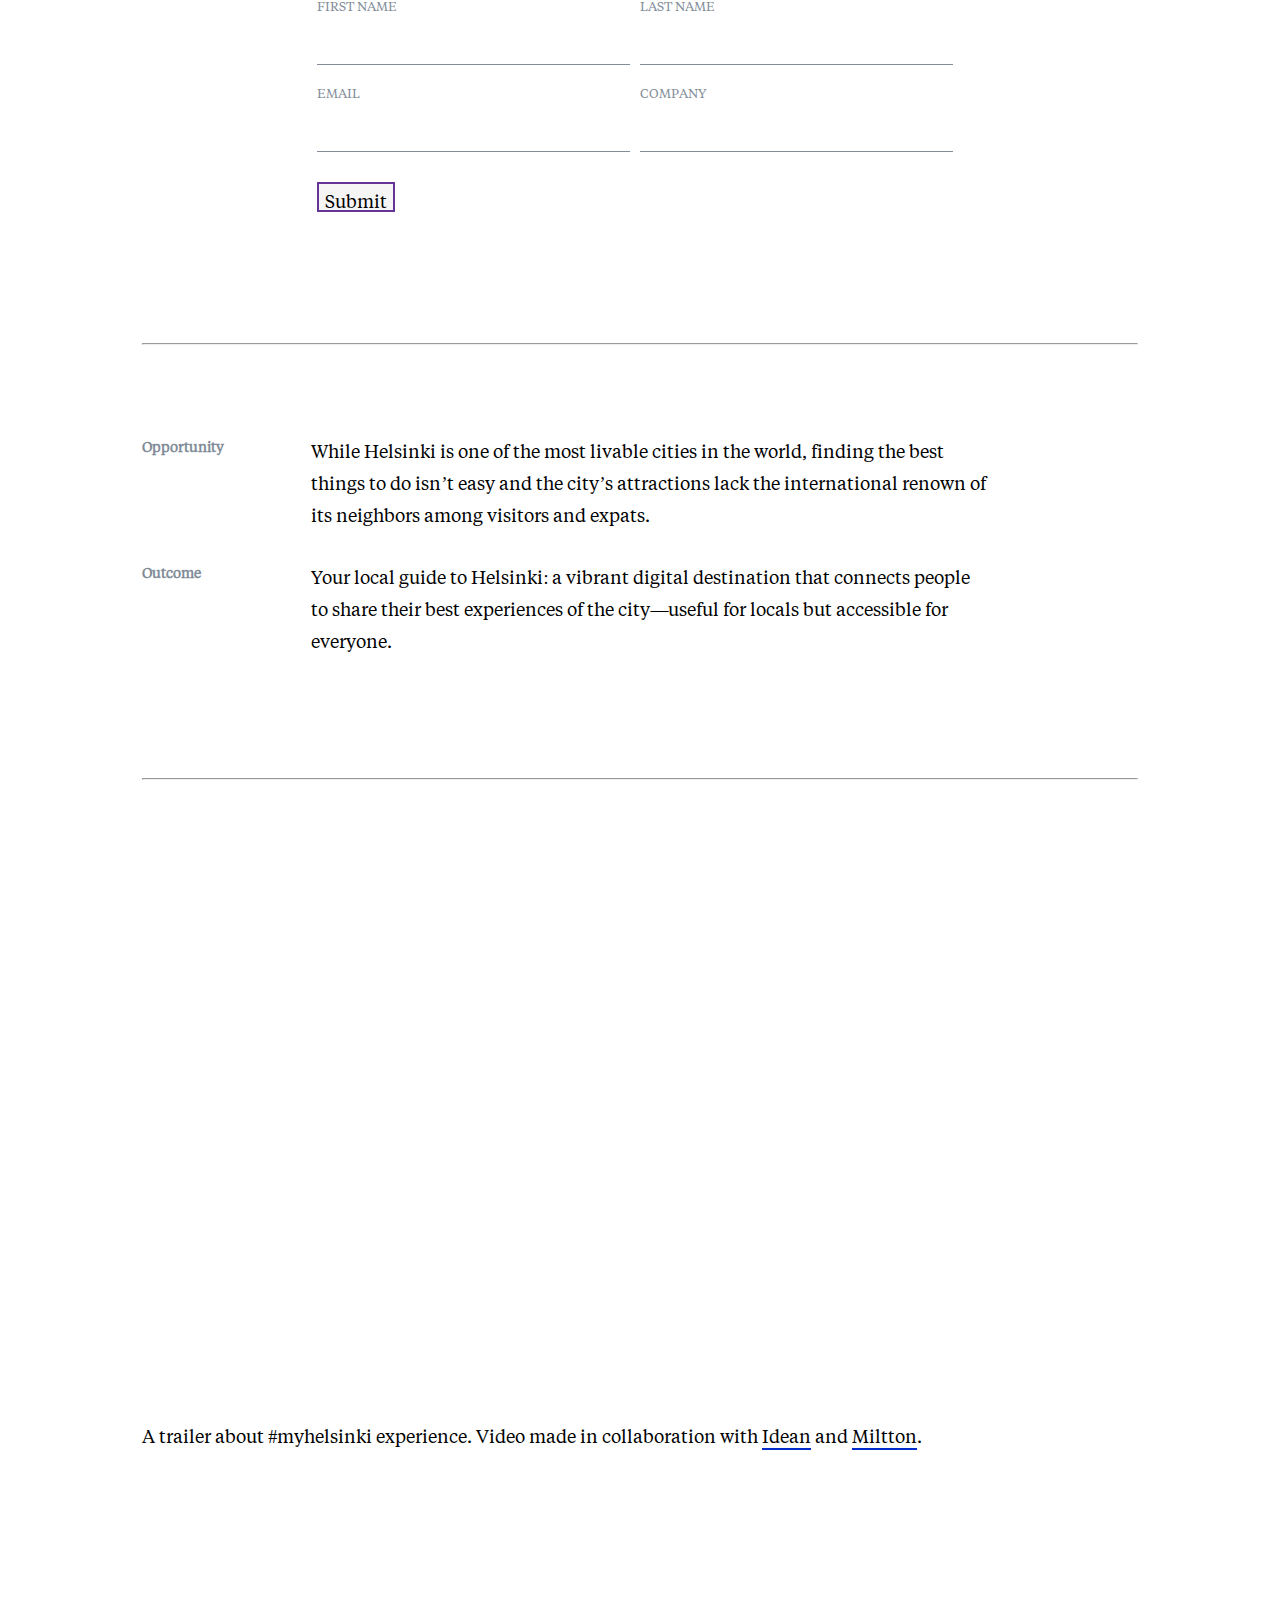
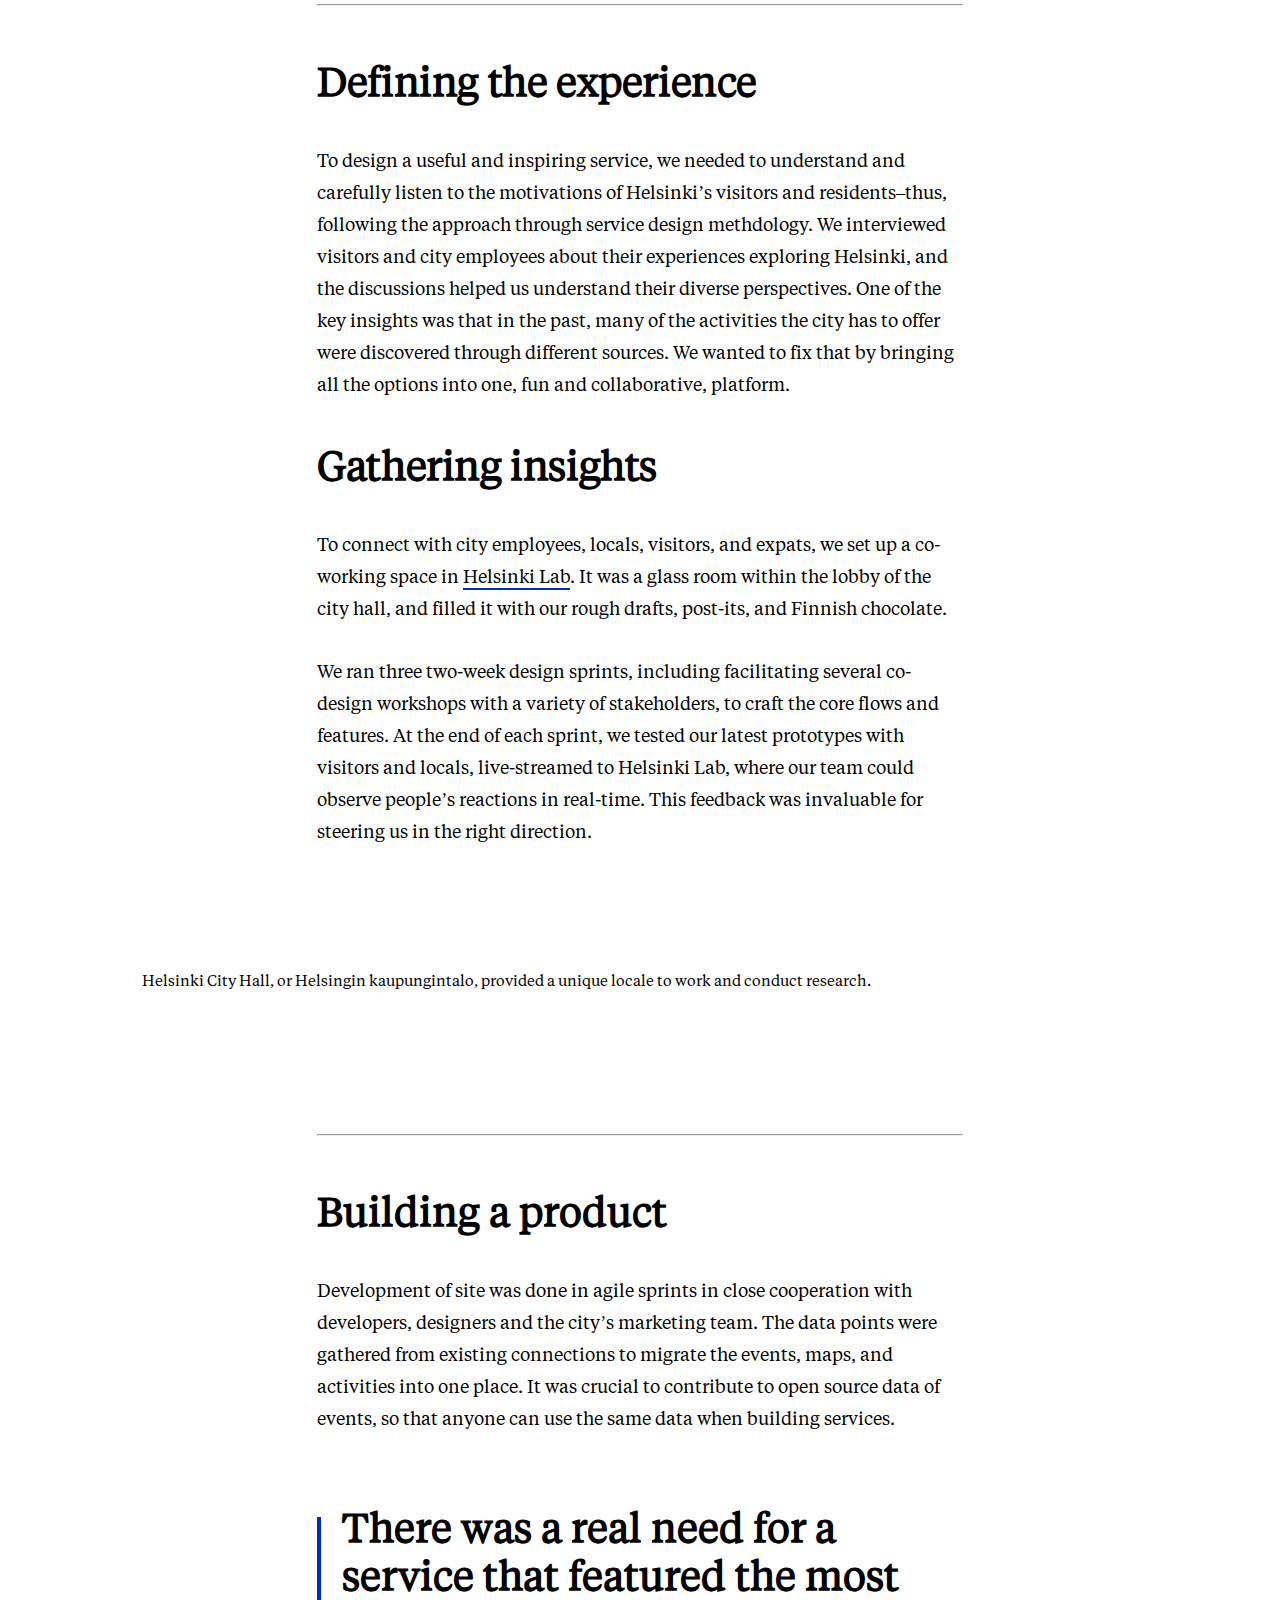
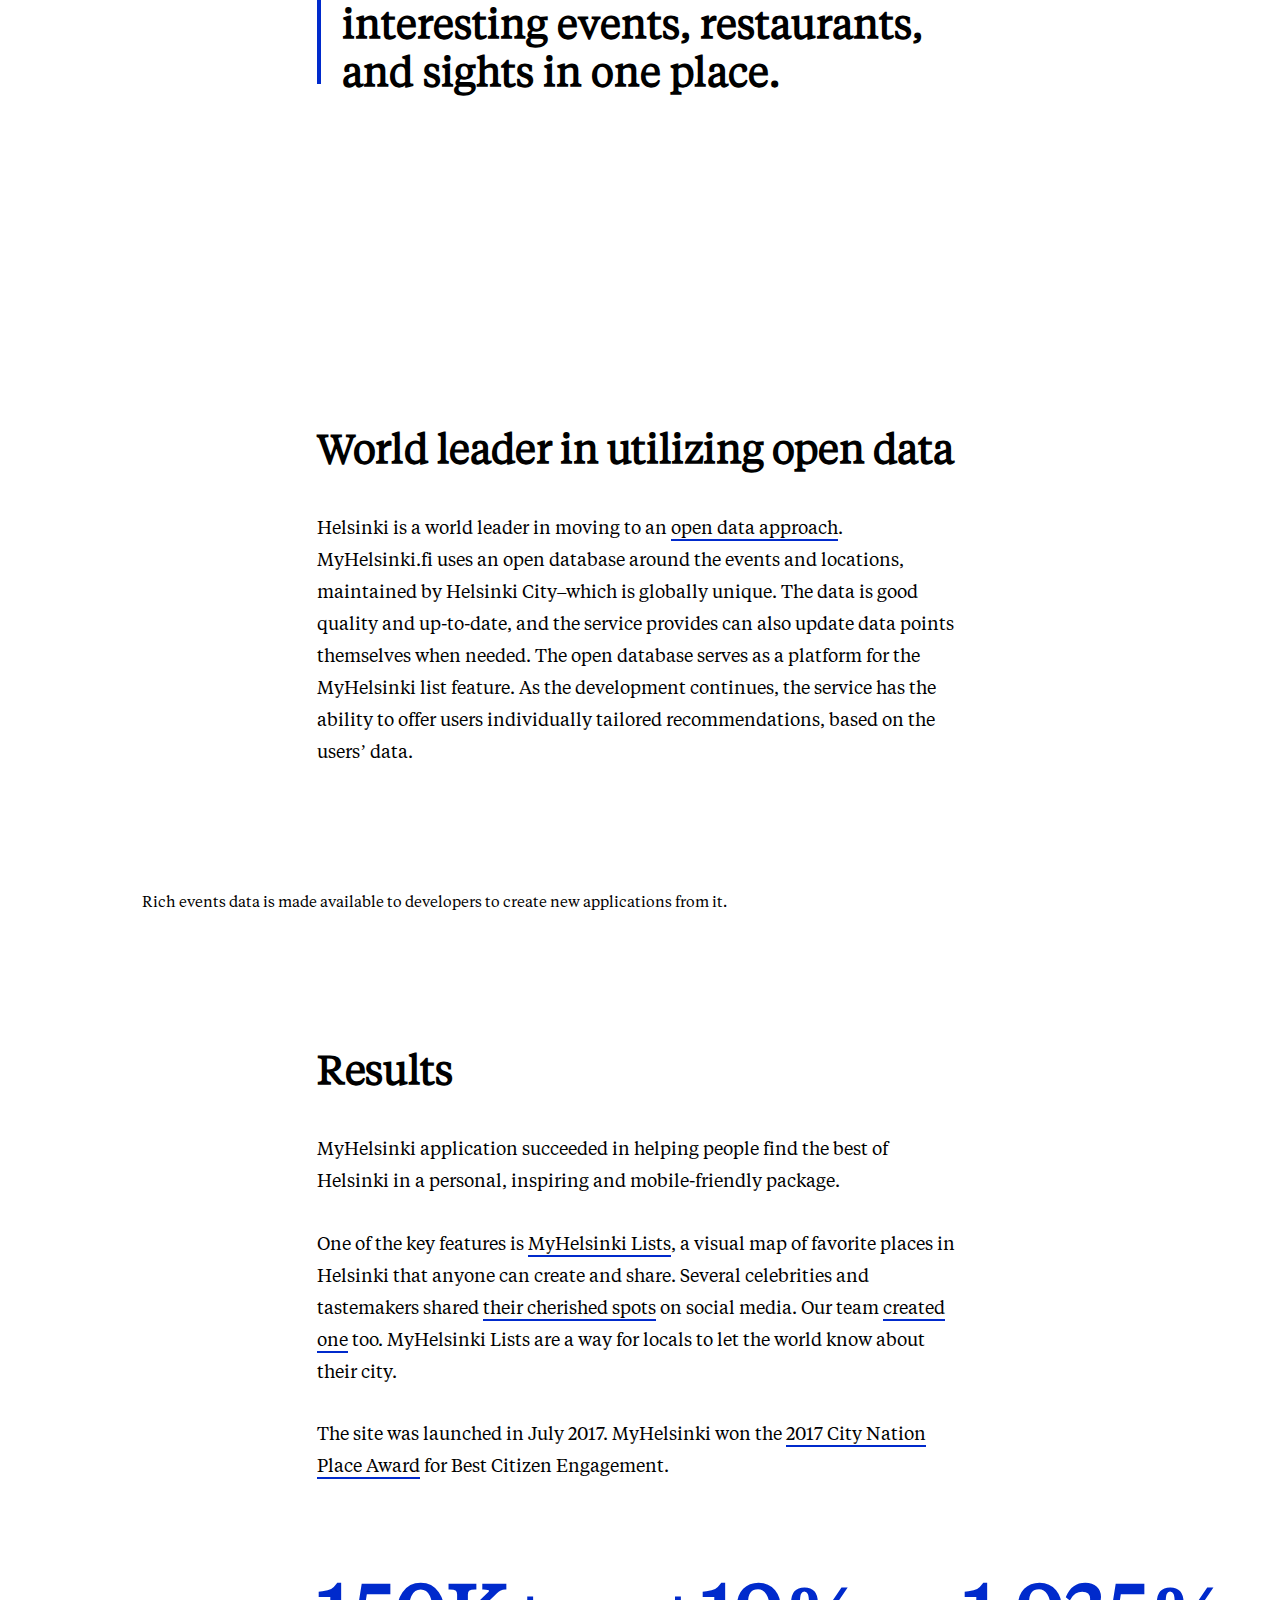
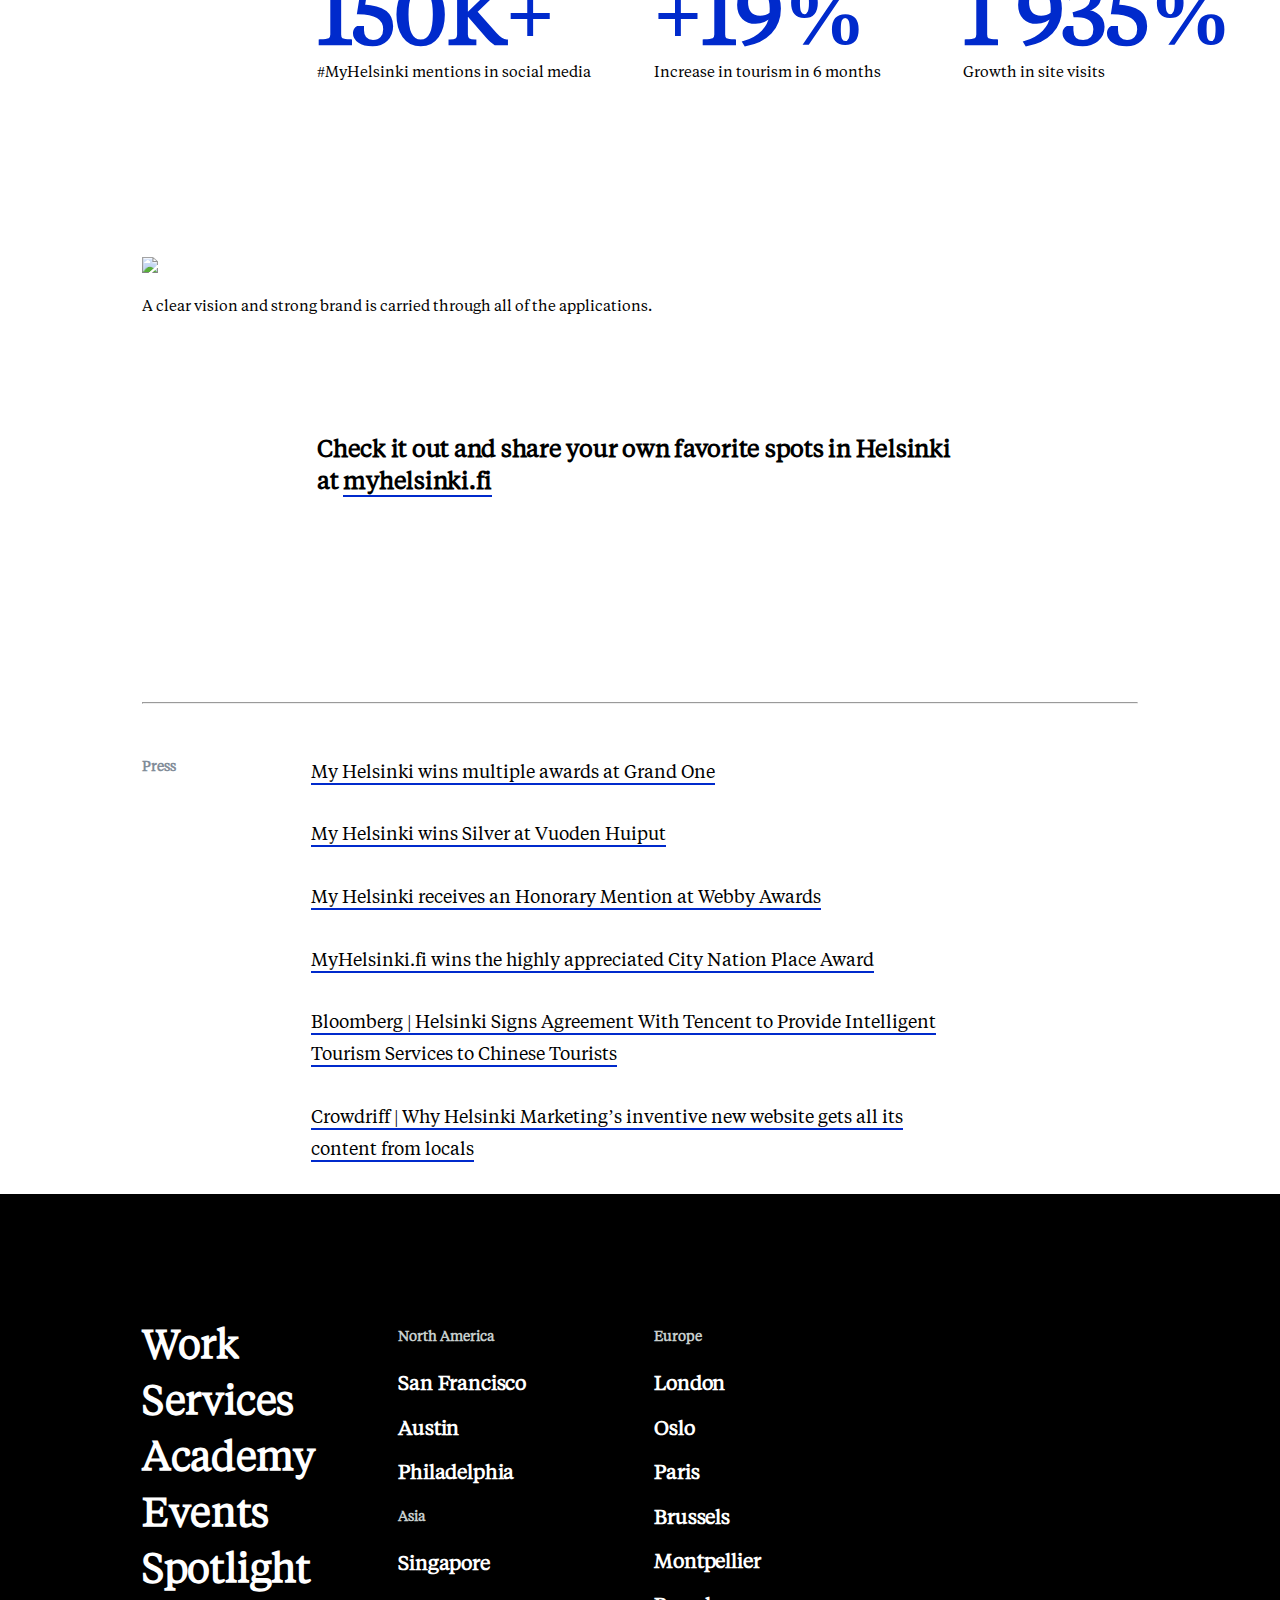
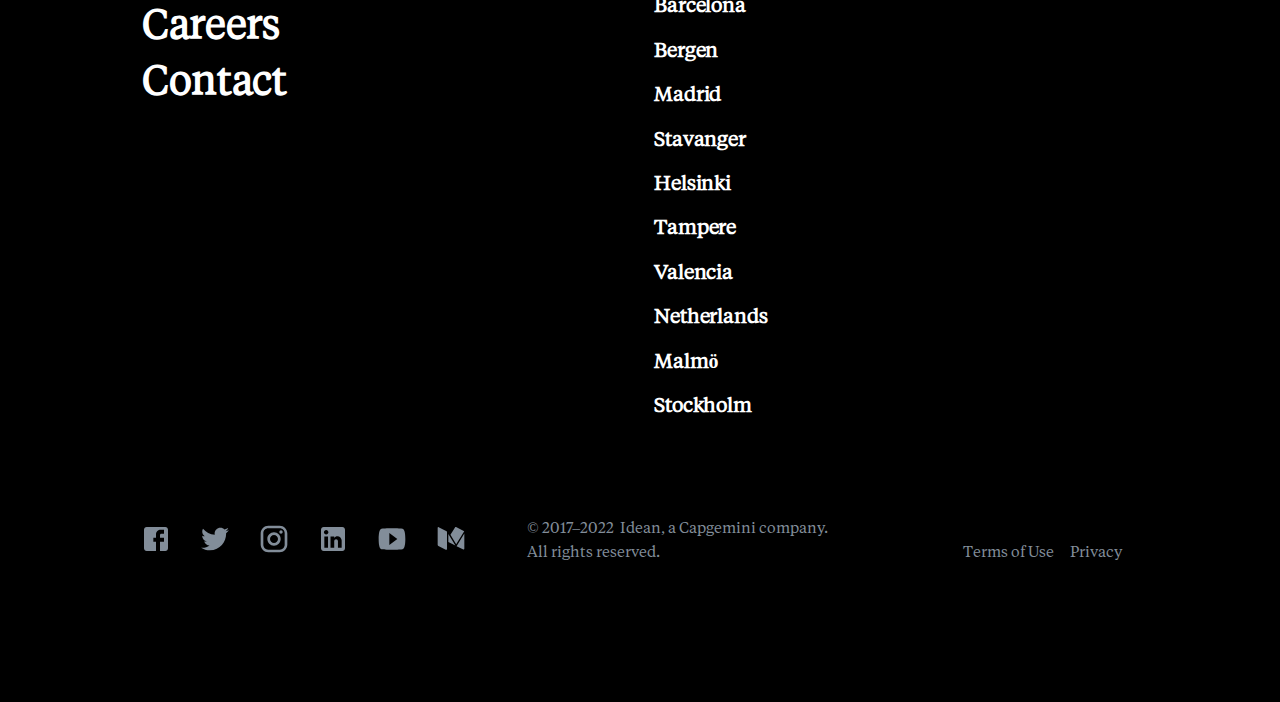
==== commit d508add1: "media queries" ====
--- a/index.html
+++ b/index.html
@@ -12,279 +12,282 @@
 </head>
 
 <body>
-  <header class="primary-2_AZ0 inverted-sG9xS" data-scroll-topregion="true" style="transform: translate3d(0px, 0%, 0px);">
-    <div class="background-1I056"></div>
-    <div class="nav_container">
-      <a class="logo-3Js97" href="/">
-        <svg class="icon-4Ds2f" preserveAspectRatio="none" viewBox="0 0 70 34">
-          <path d="M2.9,0.5 C4,0.5 5,1.4 5,2.6 C5,3.8 4.1,4.7 2.9,4.7 C1.8,4.7 0.8,3.8 0.8,2.6 C0.8,1.4 1.8,0.5 2.9,0.5 Z M1.3,6.3 L4.4,6.3 L4.4,20.5 L1.3,20.5 L1.3,6.3 Z M21,20.8 L17.9,19 C17,19.9 15.6,20.6 13.7,20.6 C9.5,20.6 6.6,17.8 6.6,13.3 C6.6,8.9 9.4,6 13.7,6 C15.5,6 17,6.7 17.9,7.6 L17.9,0.4 L21,0.1 L21,20.8 Z M13.8,9.2 C11.3,9.2 9.7,11 9.7,13.5 C9.7,15.9 11.4,17.8 13.8,17.8 C16.3,17.8 17.9,16 17.9,13.5 C18,11 16.3,9.2 13.8,9.2 Z M26.3,14.5 C26.6,16.3 28.3,17.7 30.3,17.7 C31.8,17.7 32.9,17.2 33.5,16.3 L37.2,16.3 C36.2,18.9 33.5,20.6 30.2,20.6 C26.1,20.6 22.9,17.4 22.9,13.3 C22.9,9.3 26.1,6 30.1,6 C34.1,6 37.3,9.2 37.3,13.3 C37.3,13.7 37.3,14 37.2,14.4 L26.3,14.4 L26.3,14.5 Z M26.4,11.7 L34,11.7 C33.5,10.2 32,9 30.2,9 C28.4,9 26.9,10.2 26.4,11.7 Z M53.6,6.3 L53.6,20.8 L50.4,19 C49.8,19.8 48.2,20.6 46.3,20.6 C42.2,20.6 39.1,17.6 39.1,13.3 C39.1,9 42.2,6 46.3,6 C48.2,6 49.8,6.9 50.4,7.6 L50.4,6.1 L53.6,6.1 L53.6,6.3 Z M46.4,9.2 C44,9.2 42.2,11.1 42.2,13.5 C42.2,15.8 44,17.8 46.4,17.8 C48.7,17.8 50.5,15.9 50.5,13.5 C50.5,11.1 48.7,9.2 46.4,9.2 Z M56.3,6 L59.1,7.9 C59.8,7 61.3,6.1 63.3,6.1 C66.8,6.1 68.8,8.2 68.8,11.9 L68.8,20.4 L65.7,20.4 L65.7,12.6 C65.7,10.1 64.6,9 62.6,9 C60.5,9 59.5,10.5 59.5,12.6 L59.5,20.4 L56.4,20.4 L56.4,6 L56.3,6 Z M2.294,28.12 C2.819,28.12 3.224,28.22 3.506,28.42 C3.788,28.62 3.93,28.918 3.93,29.313 C3.93,29.53 3.891,29.713 3.814,29.867 C3.73774751,30.0190873 3.62205179,30.1479067 3.479,30.24 C3.31606303,30.3416512 3.13567501,30.4121788 2.947,30.448 C2.7137889,30.4934384 2.4765861,30.5152155 2.239,30.513 L1.824,30.513 L1.824,31.9 L1.3,31.9 L1.3,28.212 C1.447,28.176 1.612,28.152 1.794,28.14 C1.976,28.128 2.142,28.12 2.294,28.12 Z M2.337,28.58 C2.113,28.58 1.943,28.585 1.824,28.596 L1.824,30.064 L2.218,30.064 C2.398,30.064 2.56,30.053 2.704,30.029 C2.848,30.006 2.969,29.967 3.069,29.91 C3.16556532,29.856555 3.24497632,29.7767973 3.298,29.68 C3.35616703,29.5652539 3.38404893,29.4375479 3.379,29.309 C3.38407074,29.1845673 3.35502347,29.0611164 3.295,28.952 C3.23986384,28.8593898 3.16209659,28.7823108 3.069,28.728 C2.96612219,28.6696755 2.85371431,28.6300619 2.737,28.611 C2.60480639,28.5890826 2.47099678,28.5783778 2.337,28.579 L2.337,28.58 Z M5.22,29.022 C5.422,29.022 5.592,29.049 5.73,29.101 C5.868,29.153 5.98,29.227 6.065,29.322 C6.15,29.417 6.21,29.53 6.246,29.662 C6.282,29.794 6.3,29.938 6.3,30.097 L6.3,31.852 L6.12,31.882 C5.92806911,31.909523 5.73530284,31.9308674 5.542,31.946 C5.42955571,31.9550185 5.31680493,31.9596886 5.204,31.96 C5.046,31.96 4.9,31.943 4.767,31.911 C4.64269317,31.8828246 4.52513331,31.8305003 4.421,31.757 C4.32242741,31.6856695 4.24418146,31.5898441 4.194,31.479 C4.13729219,31.3478338 4.10998635,31.2058434 4.114,31.063 C4.114,30.908 4.144,30.775 4.208,30.664 C4.272,30.553 4.356,30.462 4.464,30.394 C4.572,30.325 4.698,30.275 4.842,30.242 C5.04222691,30.1985065 5.247808,30.1850258 5.452,30.202 C5.507,30.207 5.558,30.215 5.606,30.224 C5.655,30.232 5.697,30.241 5.733,30.248 C5.769,30.255 5.795,30.261 5.809,30.265 L5.809,30.124 C5.809,30.041 5.8,29.959 5.782,29.878 C5.764,29.797 5.732,29.726 5.685,29.662 C5.638,29.6 5.574,29.549 5.493,29.511 C5.412,29.473 5.307,29.454 5.177,29.454 C5.011,29.454 4.867,29.466 4.742,29.489 C4.617,29.512 4.526,29.537 4.464,29.562 L4.405,29.146 C4.50960307,29.1062354 4.61825305,29.0780668 4.729,29.062 C4.88,29.036 5.044,29.022 5.22,29.022 Z M5.263,31.539 C5.382,31.539 5.487,31.536 5.579,31.53 C5.671,31.525 5.748,31.516 5.809,31.501 L5.809,30.664 C5.75277113,30.6405176 5.69352798,30.6250336 5.633,30.618 C5.45602576,30.5919062 5.27625624,30.5908962 5.099,30.615 C5.01813103,30.6247418 4.93941426,30.6477149 4.866,30.683 C4.796,30.717 4.738,30.763 4.691,30.823 C4.644,30.883 4.621,30.961 4.621,31.058 C4.621,31.238 4.678,31.363 4.794,31.434 C4.91,31.505 5.066,31.539 5.264,31.539 L5.263,31.539 Z M8.033,29.033 C8.13836101,29.033434 8.24346292,29.0434756 8.347,29.063 C8.401,29.071 8.45,29.081 8.496,29.09 C8.5298515,29.0956618 8.56326616,29.1036813 8.596,29.114 L8.509,29.552 C8.33202583,29.4921598 8.14571175,29.4647208 7.959,29.471 C7.864,29.471 7.772,29.481 7.68,29.5 C7.588,29.519 7.528,29.533 7.5,29.541 L7.5,31.901 L6.997,31.901 L6.997,29.211 C7.116,29.168 7.263,29.128 7.44,29.09 C7.616,29.052 7.814,29.033 8.034,29.033 L8.033,29.033 Z M9.416,29.093 L10.48,29.093 L10.48,29.513 L9.416,29.513 L9.416,30.81 C9.416,30.95 9.426,31.066 9.448,31.158 C9.47,31.25 9.503,31.321 9.546,31.374 C9.589,31.426 9.643,31.463 9.708,31.484 C9.773,31.505 9.848,31.517 9.935,31.517 C10.085,31.517 10.207,31.5 10.299,31.466 L10.491,31.393 L10.588,31.809 C10.538,31.834 10.449,31.865 10.323,31.903 C10.182457,31.9425133 10.036982,31.9617079 9.891,31.96 C9.73050851,31.9650251 9.57047486,31.9402742 9.419,31.887 C9.3007143,31.8430685 9.19688585,31.7672737 9.119,31.668 C9.03926977,31.5623078 8.98456283,31.4399011 8.959,31.31 C8.92688713,31.1470052 8.91180607,30.9811136 8.914,30.815 L8.914,28.31 L9.416,28.223 L9.416,29.093 Z M14.573,30.496 C14.573,30.72 14.541,30.921 14.476,31.102 C14.411,31.282 14.32,31.436 14.203,31.565 C14.086,31.695 13.946,31.795 13.784,31.865 C13.622,31.935 13.446,31.971 13.255,31.971 C13.065,31.971 12.888,31.936 12.726,31.865 C12.5665205,31.7965655 12.4238758,31.6941889 12.308,31.565 C12.1876598,31.4299592 12.0949162,31.2726688 12.035,31.102 C11.9677853,30.9071495 11.9349631,30.7020954 11.938,30.496 C11.938,30.276 11.97,30.076 12.035,29.895 C12.1,29.714 12.191,29.557 12.308,29.427 C12.424,29.297 12.564,29.197 12.726,29.127 C12.888,29.057 13.065,29.022 13.256,29.022 C13.446,29.022 13.622,29.058 13.784,29.128 C13.946,29.198 14.086,29.298 14.203,29.427 C14.32,29.557 14.411,29.713 14.476,29.895 C14.541,30.077 14.573,30.276 14.573,30.496 Z M14.049,30.496 C14.049,30.18 13.978,29.929 13.836,29.743 C13.694,29.557 13.5,29.465 13.256,29.465 C13.028383,29.4563978 12.8111102,29.5603596 12.675,29.743 C12.532,29.929 12.462,30.18 12.462,30.496 C12.462,30.813 12.532,31.064 12.675,31.25 C12.8108975,31.432241 13.0278401,31.5358498 13.255,31.527 C13.5,31.527 13.694,31.436 13.835,31.25 C13.976,31.064 14.049,30.813 14.049,30.496 Z M16.241,27.71 C16.389,27.71 16.516,27.72 16.621,27.742 C16.728,27.764 16.803,27.784 16.846,27.802 L16.754,28.233 C16.711,28.212 16.65,28.191 16.57,28.172 C16.49,28.153 16.394,28.142 16.279,28.142 C16.045,28.142 15.881,28.206 15.788,28.334 C15.694,28.462 15.648,28.634 15.648,28.85 L15.648,29.093 L16.728,29.093 L16.728,29.513 L15.648,29.513 L15.648,31.9 L15.145,31.9 L15.145,28.839 C15.145,28.479 15.233,28.2 15.41,28.004 C15.586,27.809 15.863,27.71 16.241,27.71 Z M20.787,31.999 C20.444,31.999 20.136,31.946 19.863,31.841 C19.5993018,31.7413799 19.3621491,31.5822514 19.17,31.376 C18.9743846,31.1593782 18.8262154,30.9042546 18.735,30.627 C18.633,30.332 18.583,29.993 18.583,29.61 C18.583,29.227 18.641,28.889 18.758,28.594 C18.8646547,28.3138524 19.0276867,28.058583 19.237,27.844 C19.439,27.64 19.677,27.485 19.949,27.379 C20.2289068,27.2720476 20.5263666,27.2184574 20.826,27.221 C21.016,27.221 21.188,27.235 21.342,27.264 C21.496,27.293 21.629,27.324 21.744,27.359 C21.859,27.394 21.954,27.433 22.028,27.472 C22.104,27.512 22.156,27.54 22.186,27.558 L21.942,28.238 C21.609224,28.0535506 21.2344645,27.9581385 20.854,27.961 C20.6642102,27.9584704 20.4757309,27.9927703 20.299,28.062 C20.127,28.131 19.979,28.233 19.853,28.369 C19.7207373,28.5185341 19.6209647,28.6939022 19.56,28.884 C19.49,29.091 19.454,29.331 19.454,29.604 C19.454,29.846 19.482,30.067 19.537,30.271 C19.591,30.473 19.677,30.647 19.791,30.795 C19.905,30.943 20.051,31.057 20.226,31.138 C20.402,31.22 20.613,31.26 20.86,31.26 C21.2581025,31.2713213 21.6527233,31.1829785 22.008,31.003 L22.233,31.683 C22.18,31.718 22.108,31.753 22.018,31.788 C21.6254736,31.9383775 21.2071997,32.0100719 20.787,31.999 Z M23.907,28.362 C24.173,28.362 24.394,28.396 24.575,28.462 C24.755,28.527 24.899,28.62 25.008,28.739 C25.115,28.857 25.192,29.002 25.238,29.171 C25.284,29.341 25.308,29.526 25.308,29.729 L25.308,31.821 C25.184,31.848 24.998,31.88 24.75,31.917 C24.502,31.954 24.22,31.973 23.908,31.973 C23.702,31.973 23.512,31.953 23.341,31.914 C23.1836638,31.8803653 23.0347063,31.8154089 22.903,31.723 C22.781,31.633 22.687,31.52 22.618,31.379 C22.549,31.238 22.516,31.064 22.516,30.857 C22.5105063,30.6830795 22.5504901,30.5107356 22.632,30.357 C22.7068806,30.221063 22.8144547,30.1059278 22.945,30.022 C23.077,29.937 23.23,29.875 23.403,29.838 C23.6731476,29.7811795 23.9506119,29.7676776 24.225,29.798 C24.322,29.81 24.425,29.828 24.535,29.854 L24.535,29.723 C24.535,29.63 24.525,29.542 24.503,29.458 C24.4591174,29.2873364 24.3342971,29.1490624 24.169,29.088 C24.0598294,29.0499029 23.9445669,29.0322745 23.829,29.036 C23.6588299,29.034656 23.4888626,29.0480392 23.321,29.076 C23.193228,29.0956654 23.067417,29.126449 22.945,29.168 L22.845,28.521 C22.947,28.486 23.095,28.451 23.288,28.416 C23.481,28.381 23.688,28.362 23.908,28.362 L23.907,28.362 Z M23.974,31.34 C24.22,31.34 24.408,31.326 24.534,31.3 L24.534,30.415 C24.3814498,30.3739339 24.2239693,30.3540806 24.066,30.356 C23.978,30.356 23.889,30.362 23.799,30.376 C23.7143819,30.386998 23.6320332,30.4112977 23.555,30.448 C23.4848615,30.4814323 23.4248268,30.5328413 23.381,30.597 C23.3353704,30.6685447 23.3123697,30.7521838 23.315,30.837 C23.315,31.027 23.374,31.158 23.493,31.23 C23.611,31.303 23.773,31.34 23.974,31.34 Z M29.228,30.178 C29.228,30.441 29.194,30.684 29.126,30.903 C29.057,31.124 28.96,31.313 28.832,31.472 C28.704,31.631 28.545,31.752 28.353,31.841 C28.161,31.93 27.945,31.973 27.703,31.973 C27.4293253,31.9762549 27.1592769,31.9102049 26.918,31.781 L26.918,33.121 L26.118,33.121 L26.118,28.561 C26.282,28.517 26.482,28.475 26.719,28.436 C26.958,28.396 27.209,28.376 27.472,28.376 C27.745,28.376 27.989,28.418 28.205,28.501 C28.6280597,28.6614602 28.9580976,29.0013882 29.106,29.429 C29.187,29.651 29.228,29.9 29.228,30.178 Z M28.41,30.191 C28.41,29.835 28.329,29.558 28.169,29.359 C28.008,29.161 27.749,29.063 27.393,29.063 C27.318,29.063 27.24,29.065 27.159,29.073 C27.077,29.079 26.997,29.093 26.918,29.115 L26.918,31.089 C26.988,31.137 27.082,31.182 27.198,31.224 C27.315,31.266 27.439,31.286 27.571,31.286 C27.862,31.286 28.074,31.187 28.208,30.989 C28.342,30.792 28.41,30.525 28.41,30.191 Z M32.739,31.551 C32.739,32.101 32.599,32.503 32.32,32.759 C32.04,33.014 31.613,33.142 31.036,33.142 C30.6410362,33.1427552 30.2486922,33.0778714 29.875,32.95 L30.02,32.27 C30.156,32.327 30.311,32.373 30.485,32.408 C30.659,32.443 30.847,32.461 31.049,32.461 C31.371,32.461 31.599,32.396 31.736,32.264 C31.872,32.132 31.94,31.936 31.94,31.676 L31.94,31.544 C31.8389648,31.5921226 31.7343105,31.6322456 31.627,31.664 C31.4818811,31.704706 31.3317116,31.7245714 31.181,31.723 C30.961,31.723 30.761,31.688 30.578,31.616 C30.4005176,31.54891 30.2402771,31.4429941 30.109,31.306 C29.9727411,31.1590284 29.8691369,30.9848779 29.805,30.795 C29.7287343,30.5662106 29.691877,30.3261307 29.696,30.085 C29.696,29.835 29.735,29.604 29.812,29.393 C29.9562788,28.9805453 30.2765718,28.6536559 30.686,28.501 C30.897,28.418 31.137,28.376 31.406,28.376 C31.666,28.376 31.912,28.396 32.146,28.436 C32.379,28.475 32.576,28.516 32.739,28.561 L32.739,31.551 Z M30.514,30.085 C30.514,30.424 30.589,30.672 30.736,30.828 C30.883,30.984 31.074,31.063 31.306,31.063 C31.5299909,31.0633469 31.7496078,31.0009951 31.94,30.883 L31.94,29.096 C31.7668563,29.0587558 31.5900926,29.0409788 31.413,29.043 C31.122,29.043 30.9,29.139 30.746,29.33 C30.592,29.521 30.514,29.773 30.514,30.085 Z M33.399,30.191 C33.399,29.888 33.445,29.621 33.535,29.393 C33.625,29.165 33.745,28.973 33.895,28.821 C34.1897177,28.5278076 34.5882842,28.3628463 35.004,28.362 C35.478,28.362 35.849,28.511 36.114,28.805 C36.382,29.1 36.514,29.54 36.514,30.125 C36.5134981,30.2241104 36.5094956,30.3231722 36.502,30.422 L34.224,30.422 C34.247,30.699 34.344,30.914 34.518,31.065 C34.692,31.218 34.944,31.293 35.274,31.293 C35.5849715,31.2952618 35.8936191,31.2392982 36.184,31.128 L36.291,31.781 C36.2323739,31.8093272 36.1714984,31.8327409 36.109,31.851 C36.021976,31.8779583 35.9335025,31.8999932 35.844,31.917 C35.6237632,31.9639152 35.399178,31.9873793 35.174,31.987 C34.904079,31.992446 34.6356018,31.9462856 34.383,31.851 C33.9602897,31.6890699 33.6364288,31.3404671 33.506,30.907 C33.4326445,30.675505 33.3965278,30.4338268 33.399,30.191 Z M35.716,29.835 C35.716,29.725 35.701,29.62 35.67,29.521 C35.64,29.421 35.594,29.336 35.535,29.264 C35.476,29.192 35.403,29.134 35.317,29.092 C35.220352,29.0481835 35.1150906,29.0266528 35.009,29.029 C34.7952808,29.0258423 34.5912062,29.1178041 34.452,29.28 C34.3874242,29.3561094 34.3369648,29.4431434 34.303,29.537 C34.2680065,29.6333509 34.2438575,29.7333008 34.231,29.835 L35.716,29.835 Z M39.161,30.085 C39.161,29.725 39.116,29.464 39.026,29.304 C38.936,29.143 38.767,29.063 38.521,29.063 C38.433,29.063 38.337,29.069 38.231,29.082 C38.1514962,29.0917338 38.0721528,29.1027352 37.993,29.115 L37.993,31.9 L37.194,31.9 L37.194,28.56 C37.348,28.517 37.549,28.475 37.799,28.436 C38.047,28.396 38.31,28.376 38.587,28.376 C38.825,28.376 39.019,28.407 39.172,28.469 C39.322,28.53 39.449,28.611 39.55,28.713 C39.6853658,28.6208689 39.8318675,28.546274 39.986,28.491 C40.079,28.458 40.176,28.431 40.28,28.409 C40.383,28.387 40.488,28.376 40.593,28.376 C40.862,28.376 41.083,28.415 41.257,28.491 C41.4199876,28.5597778 41.5613188,28.6713914 41.666,28.814 C41.766,28.954 41.833,29.121 41.871,29.316 C41.908,29.513 41.926,29.726 41.926,29.96 L41.926,31.9 L41.128,31.9 L41.128,30.085 C41.128,29.725 41.084,29.464 40.996,29.304 C40.908,29.143 40.739,29.062 40.488,29.062 C40.2683483,29.0660935 40.0539792,29.1300584 39.868,29.247 C39.903,29.357 39.926,29.474 39.94,29.597 C39.9535535,29.728562 39.9602292,29.8607419 39.96,29.993 L39.96,31.9 L39.16,31.9 L39.16,30.085 L39.161,30.085 Z M43.63,27.438 C43.63,27.588 43.58,27.707 43.484,27.795 C43.388,27.883 43.274,27.927 43.141,27.927 C43.0117378,27.9294238 42.8864689,27.8821796 42.791,27.795 C42.6924091,27.7031894 42.6393505,27.5725554 42.646,27.438 C42.646,27.285 42.694,27.164 42.791,27.076 C42.8863693,26.9885455 43.0116192,26.9409506 43.141,26.943 C43.273,26.943 43.387,26.988 43.484,27.076 C43.581,27.164 43.63,27.286 43.63,27.438 Z M43.544,31.9 L42.744,31.9 L42.744,28.448 L43.544,28.448 L43.544,31.9 Z M44.394,28.56 C44.8574949,28.4380804 45.3347382,28.3762404 45.814,28.376 C46.095,28.376 46.331,28.415 46.52,28.491 C46.709,28.568 46.86,28.677 46.972,28.814 C47.084,28.954 47.164,29.121 47.21,29.316 C47.256,29.513 47.279,29.726 47.279,29.96 L47.279,31.9 L46.48,31.9 L46.48,30.085 C46.48,29.9 46.468,29.743 46.444,29.613 C46.42,29.483 46.381,29.378 46.324,29.297 C46.2696037,29.2156387 46.1913558,29.1531103 46.1,29.118 C45.9894119,29.0784068 45.8724173,29.0597555 45.755,29.063 C45.648724,29.0632497 45.5425497,29.0695935 45.437,29.082 C45.327,29.096 45.246,29.106 45.193,29.115 L45.193,31.9 L44.394,31.9 L44.394,28.56 Z M48.982,27.438 C48.982,27.588 48.933,27.707 48.837,27.795 C48.741,27.883 48.626,27.927 48.494,27.927 C48.3647378,27.9294238 48.2394689,27.8821796 48.144,27.795 C48.0454091,27.7031894 47.9923505,27.5725554 47.999,27.438 C47.999,27.285 48.047,27.164 48.143,27.076 C48.2383693,26.9885455 48.3636192,26.9409506 48.493,26.943 C48.626,26.943 48.74,26.988 48.837,27.076 C48.934,27.164 48.982,27.286 48.982,27.438 Z M48.896,31.9 L48.097,31.9 L48.097,28.448 L48.897,28.448 L48.897,31.9 L48.896,31.9 Z M51.16,27.326 L51.992,27.326 L51.992,31.9 L51.16,31.9 L51.16,27.326 Z M52.882,28.561 C53.036,28.517 53.236,28.475 53.482,28.436 C53.729,28.396 54.002,28.376 54.3,28.376 C54.583,28.376 54.818,28.415 55.008,28.491 C55.196,28.568 55.348,28.677 55.46,28.814 C55.571,28.954 55.651,29.121 55.697,29.316 C55.743,29.513 55.767,29.726 55.767,29.96 L55.767,31.9 L54.967,31.9 L54.967,30.085 C54.967,29.9 54.956,29.743 54.931,29.613 C54.906,29.483 54.868,29.378 54.812,29.297 C54.7576037,29.2156387 54.6793558,29.1531103 54.588,29.118 C54.4770971,29.0782839 54.3597518,29.0596307 54.242,29.063 C54.135724,29.0632497 54.0295497,29.0695935 53.924,29.082 C53.815,29.096 53.734,29.106 53.68,29.115 L53.68,31.9 L52.882,31.9 L52.882,28.56 L52.882,28.561 Z M57.375,31.901 C57.1285703,31.3896408 56.9020668,30.8689161 56.696,30.34 C56.4528547,29.7205475 56.2415783,29.0890545 56.063,28.448 L56.915,28.448 C56.963,28.643 57.019,28.851 57.084,29.072 C57.2098585,29.5155268 57.3533052,29.9538732 57.514,30.386 C57.591,30.595 57.663,30.783 57.729,30.95 C57.9674484,30.3324093 58.182271,29.7059546 58.373,29.072 C58.438,28.851 58.496,28.642 58.545,28.448 L59.37,28.448 C59.18,29.122 58.968,29.752 58.737,30.34 C58.5304437,30.8685366 58.303609,31.3889223 58.057,31.9 L57.375,31.9 L57.375,31.901 Z M59.521,30.191 C59.521,29.888 59.567,29.621 59.657,29.393 C59.747,29.165 59.867,28.973 60.017,28.821 C60.3119012,28.5280831 60.7103491,28.3631709 61.126,28.362 C61.6,28.362 61.971,28.511 62.237,28.805 C62.504,29.1 62.637,29.54 62.637,30.125 C62.6361653,30.2241222 62.6318293,30.323184 62.624,30.422 L60.346,30.422 C60.369,30.699 60.466,30.914 60.64,31.065 C60.814,31.218 61.066,31.293 61.396,31.293 C61.7069715,31.2952618 62.0156191,31.2392982 62.306,31.128 L62.413,31.781 C62.3543739,31.8093272 62.2934984,31.8327409 62.231,31.851 C62.143976,31.8779583 62.0555025,31.8999932 61.966,31.917 C61.7457632,31.9639152 61.521178,31.9873793 61.296,31.987 C61.026079,31.992446 60.7576018,31.9462856 60.505,31.851 C60.0822897,31.6890699 59.7584288,31.3404671 59.628,30.907 C59.5546445,30.675505 59.5185278,30.4338268 59.521,30.191 Z M61.839,29.835 C61.839,29.725 61.823,29.62 61.792,29.521 C61.762,29.421 61.716,29.336 61.657,29.264 C61.598,29.192 61.525,29.134 61.439,29.092 C61.3426577,29.0483303 61.2377547,29.0268029 61.132,29.029 C60.9179329,29.0255436 60.7134312,29.1175328 60.574,29.28 C60.5094242,29.3561094 60.4589648,29.4431434 60.425,29.537 C60.3900065,29.6333509 60.3658575,29.7333008 60.353,29.835 L61.839,29.835 Z M63.316,28.561 C63.513411,28.5077511 63.7137484,28.4660141 63.916,28.436 C64.164,28.396 64.436,28.376 64.735,28.376 C65.017,28.376 65.253,28.415 65.442,28.491 C65.631,28.568 65.782,28.677 65.894,28.814 C66.006,28.954 66.086,29.121 66.132,29.316 C66.177,29.513 66.201,29.726 66.201,29.96 L66.201,31.9 L65.402,31.9 L65.402,30.085 C65.402,29.9 65.39,29.743 65.366,29.613 C65.342,29.483 65.302,29.378 65.246,29.297 C65.1916037,29.2156387 65.1133558,29.1531103 65.022,29.118 C64.9110971,29.0782839 64.7937518,29.0596307 64.676,29.063 C64.5700576,29.0632879 64.4642183,29.0696316 64.359,29.082 C64.249,29.096 64.168,29.106 64.115,29.115 L64.115,31.9 L63.316,31.9 L63.316,28.56 L63.316,28.561 Z M66.973,27.538 L67.773,27.406 L67.773,28.448 L69,28.448 L69,29.115 L67.772,29.115 L67.772,30.521 C67.772,30.798 67.816,30.996 67.904,31.115 C67.992,31.233 68.141,31.293 68.352,31.293 C68.498,31.293 68.627,31.277 68.739,31.247 C68.851,31.216 68.94,31.187 69.006,31.161 L69.138,31.795 C69.046,31.834 68.924,31.875 68.775,31.917 C68.626,31.959 68.449,31.979 68.247,31.979 C68.001,31.979 67.795,31.946 67.63,31.881 C67.4754952,31.8225618 67.339692,31.7233874 67.237,31.594 C67.1359786,31.4590365 67.0662909,31.303264 67.033,31.138 C66.9906976,30.9374812 66.9705766,30.7329181 66.973,30.528 L66.973,27.538 Z"></path>
-        </svg>
-      </a>  
-      <nav class="main_nav">
+  <div class="ideanPage-3YBtZ">
+    <header id="shofe" class="primary-2_AZ0 inverted-sG9xS" data-scroll-topregion="true" style="transform: translate3d(0px, 0%, 0px);">
+      <div class="background-1I056"></div>
+      <div class="nav_container">
+        <a class="logo-3Js97" href="/">
+          <svg class="icon-4Ds2f" preserveAspectRatio="none" viewBox="0 0 70 34">
+            <path d="M2.9,0.5 C4,0.5 5,1.4 5,2.6 C5,3.8 4.1,4.7 2.9,4.7 C1.8,4.7 0.8,3.8 0.8,2.6 C0.8,1.4 1.8,0.5 2.9,0.5 Z M1.3,6.3 L4.4,6.3 L4.4,20.5 L1.3,20.5 L1.3,6.3 Z M21,20.8 L17.9,19 C17,19.9 15.6,20.6 13.7,20.6 C9.5,20.6 6.6,17.8 6.6,13.3 C6.6,8.9 9.4,6 13.7,6 C15.5,6 17,6.7 17.9,7.6 L17.9,0.4 L21,0.1 L21,20.8 Z M13.8,9.2 C11.3,9.2 9.7,11 9.7,13.5 C9.7,15.9 11.4,17.8 13.8,17.8 C16.3,17.8 17.9,16 17.9,13.5 C18,11 16.3,9.2 13.8,9.2 Z M26.3,14.5 C26.6,16.3 28.3,17.7 30.3,17.7 C31.8,17.7 32.9,17.2 33.5,16.3 L37.2,16.3 C36.2,18.9 33.5,20.6 30.2,20.6 C26.1,20.6 22.9,17.4 22.9,13.3 C22.9,9.3 26.1,6 30.1,6 C34.1,6 37.3,9.2 37.3,13.3 C37.3,13.7 37.3,14 37.2,14.4 L26.3,14.4 L26.3,14.5 Z M26.4,11.7 L34,11.7 C33.5,10.2 32,9 30.2,9 C28.4,9 26.9,10.2 26.4,11.7 Z M53.6,6.3 L53.6,20.8 L50.4,19 C49.8,19.8 48.2,20.6 46.3,20.6 C42.2,20.6 39.1,17.6 39.1,13.3 C39.1,9 42.2,6 46.3,6 C48.2,6 49.8,6.9 50.4,7.6 L50.4,6.1 L53.6,6.1 L53.6,6.3 Z M46.4,9.2 C44,9.2 42.2,11.1 42.2,13.5 C42.2,15.8 44,17.8 46.4,17.8 C48.7,17.8 50.5,15.9 50.5,13.5 C50.5,11.1 48.7,9.2 46.4,9.2 Z M56.3,6 L59.1,7.9 C59.8,7 61.3,6.1 63.3,6.1 C66.8,6.1 68.8,8.2 68.8,11.9 L68.8,20.4 L65.7,20.4 L65.7,12.6 C65.7,10.1 64.6,9 62.6,9 C60.5,9 59.5,10.5 59.5,12.6 L59.5,20.4 L56.4,20.4 L56.4,6 L56.3,6 Z M2.294,28.12 C2.819,28.12 3.224,28.22 3.506,28.42 C3.788,28.62 3.93,28.918 3.93,29.313 C3.93,29.53 3.891,29.713 3.814,29.867 C3.73774751,30.0190873 3.62205179,30.1479067 3.479,30.24 C3.31606303,30.3416512 3.13567501,30.4121788 2.947,30.448 C2.7137889,30.4934384 2.4765861,30.5152155 2.239,30.513 L1.824,30.513 L1.824,31.9 L1.3,31.9 L1.3,28.212 C1.447,28.176 1.612,28.152 1.794,28.14 C1.976,28.128 2.142,28.12 2.294,28.12 Z M2.337,28.58 C2.113,28.58 1.943,28.585 1.824,28.596 L1.824,30.064 L2.218,30.064 C2.398,30.064 2.56,30.053 2.704,30.029 C2.848,30.006 2.969,29.967 3.069,29.91 C3.16556532,29.856555 3.24497632,29.7767973 3.298,29.68 C3.35616703,29.5652539 3.38404893,29.4375479 3.379,29.309 C3.38407074,29.1845673 3.35502347,29.0611164 3.295,28.952 C3.23986384,28.8593898 3.16209659,28.7823108 3.069,28.728 C2.96612219,28.6696755 2.85371431,28.6300619 2.737,28.611 C2.60480639,28.5890826 2.47099678,28.5783778 2.337,28.579 L2.337,28.58 Z M5.22,29.022 C5.422,29.022 5.592,29.049 5.73,29.101 C5.868,29.153 5.98,29.227 6.065,29.322 C6.15,29.417 6.21,29.53 6.246,29.662 C6.282,29.794 6.3,29.938 6.3,30.097 L6.3,31.852 L6.12,31.882 C5.92806911,31.909523 5.73530284,31.9308674 5.542,31.946 C5.42955571,31.9550185 5.31680493,31.9596886 5.204,31.96 C5.046,31.96 4.9,31.943 4.767,31.911 C4.64269317,31.8828246 4.52513331,31.8305003 4.421,31.757 C4.32242741,31.6856695 4.24418146,31.5898441 4.194,31.479 C4.13729219,31.3478338 4.10998635,31.2058434 4.114,31.063 C4.114,30.908 4.144,30.775 4.208,30.664 C4.272,30.553 4.356,30.462 4.464,30.394 C4.572,30.325 4.698,30.275 4.842,30.242 C5.04222691,30.1985065 5.247808,30.1850258 5.452,30.202 C5.507,30.207 5.558,30.215 5.606,30.224 C5.655,30.232 5.697,30.241 5.733,30.248 C5.769,30.255 5.795,30.261 5.809,30.265 L5.809,30.124 C5.809,30.041 5.8,29.959 5.782,29.878 C5.764,29.797 5.732,29.726 5.685,29.662 C5.638,29.6 5.574,29.549 5.493,29.511 C5.412,29.473 5.307,29.454 5.177,29.454 C5.011,29.454 4.867,29.466 4.742,29.489 C4.617,29.512 4.526,29.537 4.464,29.562 L4.405,29.146 C4.50960307,29.1062354 4.61825305,29.0780668 4.729,29.062 C4.88,29.036 5.044,29.022 5.22,29.022 Z M5.263,31.539 C5.382,31.539 5.487,31.536 5.579,31.53 C5.671,31.525 5.748,31.516 5.809,31.501 L5.809,30.664 C5.75277113,30.6405176 5.69352798,30.6250336 5.633,30.618 C5.45602576,30.5919062 5.27625624,30.5908962 5.099,30.615 C5.01813103,30.6247418 4.93941426,30.6477149 4.866,30.683 C4.796,30.717 4.738,30.763 4.691,30.823 C4.644,30.883 4.621,30.961 4.621,31.058 C4.621,31.238 4.678,31.363 4.794,31.434 C4.91,31.505 5.066,31.539 5.264,31.539 L5.263,31.539 Z M8.033,29.033 C8.13836101,29.033434 8.24346292,29.0434756 8.347,29.063 C8.401,29.071 8.45,29.081 8.496,29.09 C8.5298515,29.0956618 8.56326616,29.1036813 8.596,29.114 L8.509,29.552 C8.33202583,29.4921598 8.14571175,29.4647208 7.959,29.471 C7.864,29.471 7.772,29.481 7.68,29.5 C7.588,29.519 7.528,29.533 7.5,29.541 L7.5,31.901 L6.997,31.901 L6.997,29.211 C7.116,29.168 7.263,29.128 7.44,29.09 C7.616,29.052 7.814,29.033 8.034,29.033 L8.033,29.033 Z M9.416,29.093 L10.48,29.093 L10.48,29.513 L9.416,29.513 L9.416,30.81 C9.416,30.95 9.426,31.066 9.448,31.158 C9.47,31.25 9.503,31.321 9.546,31.374 C9.589,31.426 9.643,31.463 9.708,31.484 C9.773,31.505 9.848,31.517 9.935,31.517 C10.085,31.517 10.207,31.5 10.299,31.466 L10.491,31.393 L10.588,31.809 C10.538,31.834 10.449,31.865 10.323,31.903 C10.182457,31.9425133 10.036982,31.9617079 9.891,31.96 C9.73050851,31.9650251 9.57047486,31.9402742 9.419,31.887 C9.3007143,31.8430685 9.19688585,31.7672737 9.119,31.668 C9.03926977,31.5623078 8.98456283,31.4399011 8.959,31.31 C8.92688713,31.1470052 8.91180607,30.9811136 8.914,30.815 L8.914,28.31 L9.416,28.223 L9.416,29.093 Z M14.573,30.496 C14.573,30.72 14.541,30.921 14.476,31.102 C14.411,31.282 14.32,31.436 14.203,31.565 C14.086,31.695 13.946,31.795 13.784,31.865 C13.622,31.935 13.446,31.971 13.255,31.971 C13.065,31.971 12.888,31.936 12.726,31.865 C12.5665205,31.7965655 12.4238758,31.6941889 12.308,31.565 C12.1876598,31.4299592 12.0949162,31.2726688 12.035,31.102 C11.9677853,30.9071495 11.9349631,30.7020954 11.938,30.496 C11.938,30.276 11.97,30.076 12.035,29.895 C12.1,29.714 12.191,29.557 12.308,29.427 C12.424,29.297 12.564,29.197 12.726,29.127 C12.888,29.057 13.065,29.022 13.256,29.022 C13.446,29.022 13.622,29.058 13.784,29.128 C13.946,29.198 14.086,29.298 14.203,29.427 C14.32,29.557 14.411,29.713 14.476,29.895 C14.541,30.077 14.573,30.276 14.573,30.496 Z M14.049,30.496 C14.049,30.18 13.978,29.929 13.836,29.743 C13.694,29.557 13.5,29.465 13.256,29.465 C13.028383,29.4563978 12.8111102,29.5603596 12.675,29.743 C12.532,29.929 12.462,30.18 12.462,30.496 C12.462,30.813 12.532,31.064 12.675,31.25 C12.8108975,31.432241 13.0278401,31.5358498 13.255,31.527 C13.5,31.527 13.694,31.436 13.835,31.25 C13.976,31.064 14.049,30.813 14.049,30.496 Z M16.241,27.71 C16.389,27.71 16.516,27.72 16.621,27.742 C16.728,27.764 16.803,27.784 16.846,27.802 L16.754,28.233 C16.711,28.212 16.65,28.191 16.57,28.172 C16.49,28.153 16.394,28.142 16.279,28.142 C16.045,28.142 15.881,28.206 15.788,28.334 C15.694,28.462 15.648,28.634 15.648,28.85 L15.648,29.093 L16.728,29.093 L16.728,29.513 L15.648,29.513 L15.648,31.9 L15.145,31.9 L15.145,28.839 C15.145,28.479 15.233,28.2 15.41,28.004 C15.586,27.809 15.863,27.71 16.241,27.71 Z M20.787,31.999 C20.444,31.999 20.136,31.946 19.863,31.841 C19.5993018,31.7413799 19.3621491,31.5822514 19.17,31.376 C18.9743846,31.1593782 18.8262154,30.9042546 18.735,30.627 C18.633,30.332 18.583,29.993 18.583,29.61 C18.583,29.227 18.641,28.889 18.758,28.594 C18.8646547,28.3138524 19.0276867,28.058583 19.237,27.844 C19.439,27.64 19.677,27.485 19.949,27.379 C20.2289068,27.2720476 20.5263666,27.2184574 20.826,27.221 C21.016,27.221 21.188,27.235 21.342,27.264 C21.496,27.293 21.629,27.324 21.744,27.359 C21.859,27.394 21.954,27.433 22.028,27.472 C22.104,27.512 22.156,27.54 22.186,27.558 L21.942,28.238 C21.609224,28.0535506 21.2344645,27.9581385 20.854,27.961 C20.6642102,27.9584704 20.4757309,27.9927703 20.299,28.062 C20.127,28.131 19.979,28.233 19.853,28.369 C19.7207373,28.5185341 19.6209647,28.6939022 19.56,28.884 C19.49,29.091 19.454,29.331 19.454,29.604 C19.454,29.846 19.482,30.067 19.537,30.271 C19.591,30.473 19.677,30.647 19.791,30.795 C19.905,30.943 20.051,31.057 20.226,31.138 C20.402,31.22 20.613,31.26 20.86,31.26 C21.2581025,31.2713213 21.6527233,31.1829785 22.008,31.003 L22.233,31.683 C22.18,31.718 22.108,31.753 22.018,31.788 C21.6254736,31.9383775 21.2071997,32.0100719 20.787,31.999 Z M23.907,28.362 C24.173,28.362 24.394,28.396 24.575,28.462 C24.755,28.527 24.899,28.62 25.008,28.739 C25.115,28.857 25.192,29.002 25.238,29.171 C25.284,29.341 25.308,29.526 25.308,29.729 L25.308,31.821 C25.184,31.848 24.998,31.88 24.75,31.917 C24.502,31.954 24.22,31.973 23.908,31.973 C23.702,31.973 23.512,31.953 23.341,31.914 C23.1836638,31.8803653 23.0347063,31.8154089 22.903,31.723 C22.781,31.633 22.687,31.52 22.618,31.379 C22.549,31.238 22.516,31.064 22.516,30.857 C22.5105063,30.6830795 22.5504901,30.5107356 22.632,30.357 C22.7068806,30.221063 22.8144547,30.1059278 22.945,30.022 C23.077,29.937 23.23,29.875 23.403,29.838 C23.6731476,29.7811795 23.9506119,29.7676776 24.225,29.798 C24.322,29.81 24.425,29.828 24.535,29.854 L24.535,29.723 C24.535,29.63 24.525,29.542 24.503,29.458 C24.4591174,29.2873364 24.3342971,29.1490624 24.169,29.088 C24.0598294,29.0499029 23.9445669,29.0322745 23.829,29.036 C23.6588299,29.034656 23.4888626,29.0480392 23.321,29.076 C23.193228,29.0956654 23.067417,29.126449 22.945,29.168 L22.845,28.521 C22.947,28.486 23.095,28.451 23.288,28.416 C23.481,28.381 23.688,28.362 23.908,28.362 L23.907,28.362 Z M23.974,31.34 C24.22,31.34 24.408,31.326 24.534,31.3 L24.534,30.415 C24.3814498,30.3739339 24.2239693,30.3540806 24.066,30.356 C23.978,30.356 23.889,30.362 23.799,30.376 C23.7143819,30.386998 23.6320332,30.4112977 23.555,30.448 C23.4848615,30.4814323 23.4248268,30.5328413 23.381,30.597 C23.3353704,30.6685447 23.3123697,30.7521838 23.315,30.837 C23.315,31.027 23.374,31.158 23.493,31.23 C23.611,31.303 23.773,31.34 23.974,31.34 Z M29.228,30.178 C29.228,30.441 29.194,30.684 29.126,30.903 C29.057,31.124 28.96,31.313 28.832,31.472 C28.704,31.631 28.545,31.752 28.353,31.841 C28.161,31.93 27.945,31.973 27.703,31.973 C27.4293253,31.9762549 27.1592769,31.9102049 26.918,31.781 L26.918,33.121 L26.118,33.121 L26.118,28.561 C26.282,28.517 26.482,28.475 26.719,28.436 C26.958,28.396 27.209,28.376 27.472,28.376 C27.745,28.376 27.989,28.418 28.205,28.501 C28.6280597,28.6614602 28.9580976,29.0013882 29.106,29.429 C29.187,29.651 29.228,29.9 29.228,30.178 Z M28.41,30.191 C28.41,29.835 28.329,29.558 28.169,29.359 C28.008,29.161 27.749,29.063 27.393,29.063 C27.318,29.063 27.24,29.065 27.159,29.073 C27.077,29.079 26.997,29.093 26.918,29.115 L26.918,31.089 C26.988,31.137 27.082,31.182 27.198,31.224 C27.315,31.266 27.439,31.286 27.571,31.286 C27.862,31.286 28.074,31.187 28.208,30.989 C28.342,30.792 28.41,30.525 28.41,30.191 Z M32.739,31.551 C32.739,32.101 32.599,32.503 32.32,32.759 C32.04,33.014 31.613,33.142 31.036,33.142 C30.6410362,33.1427552 30.2486922,33.0778714 29.875,32.95 L30.02,32.27 C30.156,32.327 30.311,32.373 30.485,32.408 C30.659,32.443 30.847,32.461 31.049,32.461 C31.371,32.461 31.599,32.396 31.736,32.264 C31.872,32.132 31.94,31.936 31.94,31.676 L31.94,31.544 C31.8389648,31.5921226 31.7343105,31.6322456 31.627,31.664 C31.4818811,31.704706 31.3317116,31.7245714 31.181,31.723 C30.961,31.723 30.761,31.688 30.578,31.616 C30.4005176,31.54891 30.2402771,31.4429941 30.109,31.306 C29.9727411,31.1590284 29.8691369,30.9848779 29.805,30.795 C29.7287343,30.5662106 29.691877,30.3261307 29.696,30.085 C29.696,29.835 29.735,29.604 29.812,29.393 C29.9562788,28.9805453 30.2765718,28.6536559 30.686,28.501 C30.897,28.418 31.137,28.376 31.406,28.376 C31.666,28.376 31.912,28.396 32.146,28.436 C32.379,28.475 32.576,28.516 32.739,28.561 L32.739,31.551 Z M30.514,30.085 C30.514,30.424 30.589,30.672 30.736,30.828 C30.883,30.984 31.074,31.063 31.306,31.063 C31.5299909,31.0633469 31.7496078,31.0009951 31.94,30.883 L31.94,29.096 C31.7668563,29.0587558 31.5900926,29.0409788 31.413,29.043 C31.122,29.043 30.9,29.139 30.746,29.33 C30.592,29.521 30.514,29.773 30.514,30.085 Z M33.399,30.191 C33.399,29.888 33.445,29.621 33.535,29.393 C33.625,29.165 33.745,28.973 33.895,28.821 C34.1897177,28.5278076 34.5882842,28.3628463 35.004,28.362 C35.478,28.362 35.849,28.511 36.114,28.805 C36.382,29.1 36.514,29.54 36.514,30.125 C36.5134981,30.2241104 36.5094956,30.3231722 36.502,30.422 L34.224,30.422 C34.247,30.699 34.344,30.914 34.518,31.065 C34.692,31.218 34.944,31.293 35.274,31.293 C35.5849715,31.2952618 35.8936191,31.2392982 36.184,31.128 L36.291,31.781 C36.2323739,31.8093272 36.1714984,31.8327409 36.109,31.851 C36.021976,31.8779583 35.9335025,31.8999932 35.844,31.917 C35.6237632,31.9639152 35.399178,31.9873793 35.174,31.987 C34.904079,31.992446 34.6356018,31.9462856 34.383,31.851 C33.9602897,31.6890699 33.6364288,31.3404671 33.506,30.907 C33.4326445,30.675505 33.3965278,30.4338268 33.399,30.191 Z M35.716,29.835 C35.716,29.725 35.701,29.62 35.67,29.521 C35.64,29.421 35.594,29.336 35.535,29.264 C35.476,29.192 35.403,29.134 35.317,29.092 C35.220352,29.0481835 35.1150906,29.0266528 35.009,29.029 C34.7952808,29.0258423 34.5912062,29.1178041 34.452,29.28 C34.3874242,29.3561094 34.3369648,29.4431434 34.303,29.537 C34.2680065,29.6333509 34.2438575,29.7333008 34.231,29.835 L35.716,29.835 Z M39.161,30.085 C39.161,29.725 39.116,29.464 39.026,29.304 C38.936,29.143 38.767,29.063 38.521,29.063 C38.433,29.063 38.337,29.069 38.231,29.082 C38.1514962,29.0917338 38.0721528,29.1027352 37.993,29.115 L37.993,31.9 L37.194,31.9 L37.194,28.56 C37.348,28.517 37.549,28.475 37.799,28.436 C38.047,28.396 38.31,28.376 38.587,28.376 C38.825,28.376 39.019,28.407 39.172,28.469 C39.322,28.53 39.449,28.611 39.55,28.713 C39.6853658,28.6208689 39.8318675,28.546274 39.986,28.491 C40.079,28.458 40.176,28.431 40.28,28.409 C40.383,28.387 40.488,28.376 40.593,28.376 C40.862,28.376 41.083,28.415 41.257,28.491 C41.4199876,28.5597778 41.5613188,28.6713914 41.666,28.814 C41.766,28.954 41.833,29.121 41.871,29.316 C41.908,29.513 41.926,29.726 41.926,29.96 L41.926,31.9 L41.128,31.9 L41.128,30.085 C41.128,29.725 41.084,29.464 40.996,29.304 C40.908,29.143 40.739,29.062 40.488,29.062 C40.2683483,29.0660935 40.0539792,29.1300584 39.868,29.247 C39.903,29.357 39.926,29.474 39.94,29.597 C39.9535535,29.728562 39.9602292,29.8607419 39.96,29.993 L39.96,31.9 L39.16,31.9 L39.16,30.085 L39.161,30.085 Z M43.63,27.438 C43.63,27.588 43.58,27.707 43.484,27.795 C43.388,27.883 43.274,27.927 43.141,27.927 C43.0117378,27.9294238 42.8864689,27.8821796 42.791,27.795 C42.6924091,27.7031894 42.6393505,27.5725554 42.646,27.438 C42.646,27.285 42.694,27.164 42.791,27.076 C42.8863693,26.9885455 43.0116192,26.9409506 43.141,26.943 C43.273,26.943 43.387,26.988 43.484,27.076 C43.581,27.164 43.63,27.286 43.63,27.438 Z M43.544,31.9 L42.744,31.9 L42.744,28.448 L43.544,28.448 L43.544,31.9 Z M44.394,28.56 C44.8574949,28.4380804 45.3347382,28.3762404 45.814,28.376 C46.095,28.376 46.331,28.415 46.52,28.491 C46.709,28.568 46.86,28.677 46.972,28.814 C47.084,28.954 47.164,29.121 47.21,29.316 C47.256,29.513 47.279,29.726 47.279,29.96 L47.279,31.9 L46.48,31.9 L46.48,30.085 C46.48,29.9 46.468,29.743 46.444,29.613 C46.42,29.483 46.381,29.378 46.324,29.297 C46.2696037,29.2156387 46.1913558,29.1531103 46.1,29.118 C45.9894119,29.0784068 45.8724173,29.0597555 45.755,29.063 C45.648724,29.0632497 45.5425497,29.0695935 45.437,29.082 C45.327,29.096 45.246,29.106 45.193,29.115 L45.193,31.9 L44.394,31.9 L44.394,28.56 Z M48.982,27.438 C48.982,27.588 48.933,27.707 48.837,27.795 C48.741,27.883 48.626,27.927 48.494,27.927 C48.3647378,27.9294238 48.2394689,27.8821796 48.144,27.795 C48.0454091,27.7031894 47.9923505,27.5725554 47.999,27.438 C47.999,27.285 48.047,27.164 48.143,27.076 C48.2383693,26.9885455 48.3636192,26.9409506 48.493,26.943 C48.626,26.943 48.74,26.988 48.837,27.076 C48.934,27.164 48.982,27.286 48.982,27.438 Z M48.896,31.9 L48.097,31.9 L48.097,28.448 L48.897,28.448 L48.897,31.9 L48.896,31.9 Z M51.16,27.326 L51.992,27.326 L51.992,31.9 L51.16,31.9 L51.16,27.326 Z M52.882,28.561 C53.036,28.517 53.236,28.475 53.482,28.436 C53.729,28.396 54.002,28.376 54.3,28.376 C54.583,28.376 54.818,28.415 55.008,28.491 C55.196,28.568 55.348,28.677 55.46,28.814 C55.571,28.954 55.651,29.121 55.697,29.316 C55.743,29.513 55.767,29.726 55.767,29.96 L55.767,31.9 L54.967,31.9 L54.967,30.085 C54.967,29.9 54.956,29.743 54.931,29.613 C54.906,29.483 54.868,29.378 54.812,29.297 C54.7576037,29.2156387 54.6793558,29.1531103 54.588,29.118 C54.4770971,29.0782839 54.3597518,29.0596307 54.242,29.063 C54.135724,29.0632497 54.0295497,29.0695935 53.924,29.082 C53.815,29.096 53.734,29.106 53.68,29.115 L53.68,31.9 L52.882,31.9 L52.882,28.56 L52.882,28.561 Z M57.375,31.901 C57.1285703,31.3896408 56.9020668,30.8689161 56.696,30.34 C56.4528547,29.7205475 56.2415783,29.0890545 56.063,28.448 L56.915,28.448 C56.963,28.643 57.019,28.851 57.084,29.072 C57.2098585,29.5155268 57.3533052,29.9538732 57.514,30.386 C57.591,30.595 57.663,30.783 57.729,30.95 C57.9674484,30.3324093 58.182271,29.7059546 58.373,29.072 C58.438,28.851 58.496,28.642 58.545,28.448 L59.37,28.448 C59.18,29.122 58.968,29.752 58.737,30.34 C58.5304437,30.8685366 58.303609,31.3889223 58.057,31.9 L57.375,31.9 L57.375,31.901 Z M59.521,30.191 C59.521,29.888 59.567,29.621 59.657,29.393 C59.747,29.165 59.867,28.973 60.017,28.821 C60.3119012,28.5280831 60.7103491,28.3631709 61.126,28.362 C61.6,28.362 61.971,28.511 62.237,28.805 C62.504,29.1 62.637,29.54 62.637,30.125 C62.6361653,30.2241222 62.6318293,30.323184 62.624,30.422 L60.346,30.422 C60.369,30.699 60.466,30.914 60.64,31.065 C60.814,31.218 61.066,31.293 61.396,31.293 C61.7069715,31.2952618 62.0156191,31.2392982 62.306,31.128 L62.413,31.781 C62.3543739,31.8093272 62.2934984,31.8327409 62.231,31.851 C62.143976,31.8779583 62.0555025,31.8999932 61.966,31.917 C61.7457632,31.9639152 61.521178,31.9873793 61.296,31.987 C61.026079,31.992446 60.7576018,31.9462856 60.505,31.851 C60.0822897,31.6890699 59.7584288,31.3404671 59.628,30.907 C59.5546445,30.675505 59.5185278,30.4338268 59.521,30.191 Z M61.839,29.835 C61.839,29.725 61.823,29.62 61.792,29.521 C61.762,29.421 61.716,29.336 61.657,29.264 C61.598,29.192 61.525,29.134 61.439,29.092 C61.3426577,29.0483303 61.2377547,29.0268029 61.132,29.029 C60.9179329,29.0255436 60.7134312,29.1175328 60.574,29.28 C60.5094242,29.3561094 60.4589648,29.4431434 60.425,29.537 C60.3900065,29.6333509 60.3658575,29.7333008 60.353,29.835 L61.839,29.835 Z M63.316,28.561 C63.513411,28.5077511 63.7137484,28.4660141 63.916,28.436 C64.164,28.396 64.436,28.376 64.735,28.376 C65.017,28.376 65.253,28.415 65.442,28.491 C65.631,28.568 65.782,28.677 65.894,28.814 C66.006,28.954 66.086,29.121 66.132,29.316 C66.177,29.513 66.201,29.726 66.201,29.96 L66.201,31.9 L65.402,31.9 L65.402,30.085 C65.402,29.9 65.39,29.743 65.366,29.613 C65.342,29.483 65.302,29.378 65.246,29.297 C65.1916037,29.2156387 65.1133558,29.1531103 65.022,29.118 C64.9110971,29.0782839 64.7937518,29.0596307 64.676,29.063 C64.5700576,29.0632879 64.4642183,29.0696316 64.359,29.082 C64.249,29.096 64.168,29.106 64.115,29.115 L64.115,31.9 L63.316,31.9 L63.316,28.56 L63.316,28.561 Z M66.973,27.538 L67.773,27.406 L67.773,28.448 L69,28.448 L69,29.115 L67.772,29.115 L67.772,30.521 C67.772,30.798 67.816,30.996 67.904,31.115 C67.992,31.233 68.141,31.293 68.352,31.293 C68.498,31.293 68.627,31.277 68.739,31.247 C68.851,31.216 68.94,31.187 69.006,31.161 L69.138,31.795 C69.046,31.834 68.924,31.875 68.775,31.917 C68.626,31.959 68.449,31.979 68.247,31.979 C68.001,31.979 67.795,31.946 67.63,31.881 C67.4754952,31.8225618 67.339692,31.7233874 67.237,31.594 C67.1359786,31.4590365 67.0662909,31.303264 67.033,31.138 C66.9906976,30.9374812 66.9705766,30.7329181 66.973,30.528 L66.973,27.538 Z"></path>
+          </svg>
+        </a>  
+        <nav class="main_nav">
+          <ul>
+            <li><a class="" href="/work">Work</a></li>
+            <li><a class="" href="/services">Services</a></li>
+            <li><a class="" href="/academy">Academy</a></li>
+            <li><a class="" href="/events">Events</a></li>
+            <li><a class="" href="/spotlight">Spotlight</a></li>
+            <li><a class="" href="/careers">Careers</a></li>
+            <li><a class="" href="/contact">Contact</a></li>
+          </ul>
+        </nav>  
+      </div>
+    </header>
+    <main>
+      <article>
+        <div class="hero">
+          <div class="hero_image_container">
+            <img class="hero_image" src="https://images.ctfassets.net/py55p8b6ms79/1ukDSYi9e0OmYa02S4wu8g/624d77baf3225006e39e450f7dfba925/MyHelsinki-hero.jpg" alt="">
+          </div>
+          <div class="hero_content_container" data-exceded-height="false">
+            <div class="hero_content">
+              <p>Hospitality & Leisure project</p>
+              <h2>My Helsinki: Helping people find the best of Helsinki </h2>
+            </div>
+          </div>
+        </div>
+        <section class="section_one">
+          <div class="middle_block">
+            <div class="text_block">
+              <p>
+                Helsinki is the Baltic Sea’s best-kept secret. With a sizzling food scene and a thriving start-up ecosystem, the city has a lot to offer—and yet it’s still overshadowed by its neighbors Stockholm and Copenhagen as a destination for visitors. In response, the city has been evolving its marketing to highlight the unique experiences locals and visitors enjoy in Helsinki, including the opportunities and quality of life Helsinki can offer expats.
+              </p>    
+              <p>
+                Idean partnered with the <a href="">City of Helsinki</a> to build a digital service that would support this mission and help people find the best of the city. It would also be the first opportunity to bring to life Helsinki’s new brand identity. We were thrilled to help our hometown shine!
+              </p>
+              <h3>
+                Our Guide to Service Design
+              </h3>
+              <p>
+                One of the reasons for My Helsinki’s success is the way it was designed – we listened to the end-users and designed a platform based on their needs. This methodology is called service design. <strong>Read our Guide</strong> on why and how to utilize service design in your projects:
+              </p>
+            </div>
+            <div class="form">
+              <form>
+                <div class="column">
+                  <label for="f_name">First name</label>
+                  <input type="text" name="f_name">
+                  <label for="email">Email</label>
+                  <input type="text" name="email">
+                  <div class="g-recaptcha" data-sitekey="6Ldbdg0TAAAAAI7KAf72Q6uagbWzWecTeBWmrCpJ"></div>
+                  <button type="submit">Submit</button>
+                </div>
+                <div class="column">
+                  <label for="l_name">Last name</label>
+                  <input type="text" name="l_name">
+                  <label for="company">Company</label>
+                  <input type="text" name="company">
+                </div>
+              </form>
+            </div>
+          </div>
+          <hr>
+          <div class="text_container">
+            <div class="container">
+              <h5 class="text_on_edge">Opportunity</h5>
+              <div class="text_block">
+                <p>While Helsinki is one of the most livable cities in the world, finding the best things to do isn’t easy and the city’s attractions lack the international renown of its neighbors among visitors and expats.</p>          
+              </div>
+            </div>
+            <div class="container">
+              <h5 class="text_on_edge">Outcome</h5>
+              <div class="text_block">
+                <p>Your local guide to Helsinki: a vibrant digital destination that connects people to share their best experiences of the city—useful for locals but accessible for everyone.</p>
+              </div>  
+            </div>
+          </div>
+            <hr>
+        </section>
+        <section class="section_two">
+          <div class="section_two_content">
+            <div class="trailer_container">
+              <div class="trailer">
+                <iframe src="https://player.vimeo.com/video/251823729" controls="" allowfullscreen="" frameborder="0"></iframe>
+              </div>
+            </div>
+            <p>
+              A trailer about #myhelsinki experience. Video made in collaboration with <a href="">Idean</a> and <a href="">Miltton</a>.
+            </p>
+            <div class="middle_block">
+              <hr>
+              <div class="text_block">
+                <h1>Defining the experience</h1>
+                <p>
+                  To design a useful and inspiring service, we needed to understand and carefully listen to the motivations of Helsinki’s visitors and residents–thus, following the approach through service design methdology. We interviewed visitors and city employees about their experiences exploring Helsinki, and the discussions helped us understand their diverse perspectives. One of the key insights was that in the past, many of the activities the city has to offer were discovered through different sources. We wanted to fix that by bringing all the options into one, fun and collaborative, platform. 
+                </p>
+                <h1>Gathering insights</h1>
+                <p>To connect with city employees, locals, visitors, and expats, we set up a co-working space in <a href="">Helsinki Lab</a>. It was a glass room within the lobby of the city hall, and filled it with our rough drafts, post-its, and Finnish chocolate.</p>
+                <p>We ran three two-week design sprints, including facilitating several co-design workshops with a variety of stakeholders, to craft the core flows and features. At the end of each sprint, we tested our latest prototypes with visitors and locals, live-streamed to Helsinki Lab, where our team could observe people’s reactions in real-time. This feedback was invaluable for steering us in the right direction.</p>
+              </div>           
+            </div>
+            <div class="Helsinki">
+              <img src="https://images.ctfassets.net/py55p8b6ms79/564aXkABQ4CoUoEuECqU2I/8b3f976608bfba6cbcc0f787aa52db30/helsinki-city-hall.jpg" alt="">
+              <p>Helsinki City Hall, or Helsingin kaupungintalo, provided a unique locale to work and conduct research.</p>
+            </div>
+            <div class="middle_block">
+              <hr>
+              <div class="text_block">
+                <h3>Building a product</h3>
+                <p>Development of site was done in agile sprints in close cooperation with developers, designers and the city’s marketing team. The data points were gathered from existing connections to migrate the events, maps, and activities into one place. It was crucial to contribute to open source data of events, so that anyone can use the same data when building services.</p>
+              </div>
+              <blockquote>
+                <p>
+                  There was a real need for a service that featured the most interesting events, restaurants, and sights in one place.
+                </p>
+              </blockquote>
+            </div>
+            <div class="phone_pics">
+              <img src="https://images.ctfassets.net/py55p8b6ms79/6xRGbcK4wMK2SwciyUwk60/aa9d217fd35b5b6daf2b73a4aa4c0f15/myhki-mobile-01.png" alt="">
+              <img src="https://images.ctfassets.net/py55p8b6ms79/4OaQtWVKLe6u8qeisicuYw/062b8b146fb72e236c182c35fe38ea9a/myhki-mobile-02.gif" alt="">
+              <img src="https://images.ctfassets.net/py55p8b6ms79/5JZ74t4FxKOscm0Cuc8OKk/661b1526cf404997d7a44630f8e06557/myhkimobile-03.png" alt="">
+            </div>
+            <div class="middle_block">
+              <div class="text_block">
+                <h1>World leader in utilizing open data</h1>
+                <p>Helsinki is a world leader in moving to an <a href="">open data approach</a>. MyHelsinki.fi uses an open database around the events and locations, maintained by Helsinki City–which is globally unique. The data is good quality and up-to-date, and the service provides can also update data points themselves when needed. The open database serves as a platform for the MyHelsinki list feature. As the development continues, the service has the ability to offer users individually tailored recommendations, based on the users’ data.</p>
+              </div>
+            </div>
+            <div class="website">
+              <img src="https://images.ctfassets.net/py55p8b6ms79/68dkeE5OeW4y2I8Eq6YO0G/bf83c61b051a764217c5689c5bfcb4f7/MyHelsinki-Events.jpg" alt="">
+              <p>Rich events data is made available to developers to create new applications from it.</p>
+            </div>
+            <div class="middle_block">
+              <div class="text_block">
+                <h1>Results</h1>
+                <p>MyHelsinki application succeeded in helping people find the best of Helsinki in a personal, inspiring and mobile-friendly package. </p>
+                <p>One of the key features is <a href="">MyHelsinki Lists</a>, a visual map of favorite places in Helsinki that anyone can create and share. Several celebrities and tastemakers shared <a href="">their cherished spots</a> on social media. Our team <a href="">created one</a> too. MyHelsinki Lists are a way for locals to let the world know about their city.</p>
+                <p>The site was launched in July 2017. MyHelsinki won the <a href="">2017 City Nation Place Award</a> for Best Citizen Engagement.</p>
+              </div>
+              <ul class="stats">
+                <li>
+                  <label class="label-3XJ0a">
+                    <h1 class="value-Axrcy">150K+</h1>
+                    #MyHelsinki mentions in social media
+                  </label>
+                </li>
+                <li>
+                  <label class="label-3XJ0a"><h1 class="value-Axrcy">+19%</h1>Increase in tourism in 6 months</label>
+                </li>
+                <li>
+                  <label class="label-3XJ0a"><h1 class="value-Axrcy">1 935%</h1>Growth in site visits</label>
+                </li>
+                <li>
+                  <label class="label-3XJ0a"><h1 class="value-Axrcy">500M+</h1>Users through WeChat collaboration</label>
+                </li>              
+              </ul>
+            </div>
+            <div class="vision">
+              <img src="https://images.ctfassets.net/py55p8b6ms79/5BXqgplALSwgSGS6QWQaum/0cb9e6f527378a317049604a08e37710/MyHelsinki-Multi.jpg">
+              <p>A clear vision and strong brand is carried through all of the applications.</p>
+            </div>
+            <div class="middle_block">
+              <div class="text_block">
+                <h2>Check it out and share your own favorite spots in Helsinki at <a href=""> myhelsinki.fi</a></h2>
+              </div>
+            </div>
+            <div class="phone">
+             <p>
+              <img src="" alt=""><img src="https://images.ctfassets.net/py55p8b6ms79/4qndaxM2xWAGMGiSCMcqaQ/770d2f76061d40faca36a3ff66fda327/myhki-mobilecontext-02.png" alt="">
+             </p> 
+             <p>
+              <img src="" alt=""><img src="https://images.ctfassets.net/py55p8b6ms79/1j911d6T14Yemay4S2mIuG/e74fddaa896d6886fed21c321aa7372e/myhelsinki-loader-example.gif" alt="">
+             </p>
+            </div>
+            <hr>
+          </div>
+        </section>
+        <section class="press">
+            <div class="container">
+              <h5 class="text_on_edge">Press</h5>     
+              <div class="news_links">
+                <p><a href="https://www.idean.com/spotlight/idean-wins-grand-one-awards">My Helsinki wins multiple awards at Grand One</a></p>
+                <p><a href="http://www.vuodenhuiput.fi/fi-FI/vuoden-huiput-2017/tulokset/hopeahuippu/0400ZUD/" target="_blank" rel="noopener">My Helsinki wins Silver at Vuoden Huiput</a></p>
+                <p><a href="https://www.webbyawards.com/winners/2018/websites/general/travel/myhelsinki/" target="_blank" rel="noopener">My Helsinki receives an Honorary Mention at Webby Awards</a> 
+                </p><p><a href="https://www.hel.fi/uutiset/fi/kaupunginkanslia/myhelsinkifi-voitti-arvostetun-city-nation-place-palkinnon" target="_blank" rel="noopener">MyHelsinki.fi wins the highly appreciated City Nation Place Award</a></p>
+                <p><a href="http://markets.businessinsider.com/news/stocks/helsinki-signs-agreement-with-tencent-to-provide-intelligent-tourism-services-to-chinese-tourists-1002386002" target="_blank" rel="noopener">Bloomberg | Helsinki Signs Agreement With Tencent to Provide Intelligent Tourism Services to Chinese Tourists</a></p>
+                <p><a href="https://crowdriff.com/blog/helsinki-website-content-locals" target="_blank" rel="noopener">Crowdriff | Why Helsinki Marketing’s inventive new website gets all its content from locals</a></p>
+              </div> 
+            </div>  
+        </section>
+      </article>
+    </main>
+    <footer>
+      <nav class="footer_nav">
         <ul>
-          <li><a class="" href="/work">Work</a></li>
-          <li><a class="" href="/services">Services</a></li>
-          <li><a class="" href="/academy">Academy</a></li>
-          <li><a class="" href="/events">Events</a></li>
-          <li><a class="" href="/spotlight">Spotlight</a></li>
-          <li><a class="" href="/careers">Careers</a></li>
-          <li><a class="" href="/contact">Contact</a></li>
+          <li><a href="/work">Work</a></li>
+          <li><a href="/services">Services</a></li>
+          <li><a href="/academy">Academy</a></li>
+          <li><a href="/events">Events</a></li>
+          <li><a href="/spotlight">Spotlight</a></li>
+          <li><a href="/careers">Careers</a></li>
+          <li><a href="/contact">Contact</a></li>
         </ul>
-      </nav>  
-    </div>
-  </header>
-  <main>
-    <article>
-      <div class="hero">
-        <div class="hero_image_container">
-          <img class="hero_image" src="https://images.ctfassets.net/py55p8b6ms79/1ukDSYi9e0OmYa02S4wu8g/624d77baf3225006e39e450f7dfba925/MyHelsinki-hero.jpg" alt="">
-        </div>
-        <div class="hero_content" data-exceded-height="false">
-          <div class="middle_block">
-            <p>Hospitality & Leisure project</p>
-            <h2>My Helsinki: Helping people find the best of Helsinki </h2>
+      </nav>
+      <div class="locations">
+        <nav>
+          <h6>North America</h6>
+          <ul>
+            <li><a href="/contact/san-francisco">San Francisco</a></li>
+            <li><a href="/contact/austin">Austin</a></li>
+            <li><a href="/contact/philadelphia">Philadelphia</a></li>
+          </ul>
+          <h6>Asia</h6>
+          <ul>
+            <li><a href="/contact/singapore">Singapore</a></li>
+          </ul>
+        </nav>
+        <nav>
+          <h6>Europe</h6>
+          <ul>
+            <li><a href="/contact/london">London</a></li>
+            <li><a href="/contact/oslo">Oslo</a></li>
+            <li><a href="/contact/paris">Paris</a></li>
+            <li><a href="/contact/brussels">Brussels</a></li>
+            <li><a href="/contact/montpellier">Montpellier</a></li>
+            <li><a href="/contact/barcelona">Barcelona</a></li>
+            <li><a href="/contact/bergen">Bergen</a></li>
+            <li><a href="/contact/madrid">Madrid</a></li>
+            <li><a href="/contact/stavanger">Stavanger</a></li>
+            <li><a href="/contact/helsinki">Helsinki</a></li>
+            <li><a href="/contact/tampere">Tampere</a></li>
+            <li><a href="/contact/valencia">Valencia</a></li>
+            <li><a href="/contact/Netherlands">Netherlands</a></li>
+            <li><a href="/contact/malmo">Malmö</a></li>
+            <li><a href="/contact/stockholm">Stockholm</a></li>
+          </ul>
+        </nav>
+      </div>
+      <div class="bottom_footer">
+        <nav  class="social_media">
+          <ul>
+            <li>
+              <a href="https://facebook.com/IdeanEnterprises" target="_blank" title="Idean Facebook">
+                <svg class="icon-4Ds2f" height="24" preserveAspectRatio="none" viewBox="0 0 24 24">
+                  <g>
+                    <path d="M5,3 L19,3 C20.1045695,3 21,3.8954305 21,5 L21,19 C21,20.1045695 20.1045695,21 19,21 L5,21 C3.8954305,21 3,20.1045695 3,19 L3,5 C3,3.8954305 3.8954305,3 5,3 L5,3 Z M18,5 L15.5,5 C13.5670034,5 12,6.56700338 12,8.5 L12,11 L10,11 L10,14 L12,14 L12,21 L15,21 L15,14 L18,14 L18,11 L15,11 L15,9 C15,8.44771525 15.4477153,8 16,8 L18,8 L18,5 Z"></path>
+                  </g>
+                </svg>
+              </a>
+            </li>
+            <li><a href="https://twitter.com/Idean" target="_blank" title="Idean Twitter"><svg class="icon-4Ds2f" height="24" preserveAspectRatio="none" viewBox="0 0 24 24"><g><path d="M22.46,5.5 C21.69,5.85 20.86,6.08 20,6.19 C20.88,5.66 21.56,4.82 21.88,3.81 C21.05,4.31 20.13,4.66 19.16,4.86 C18.37,4 17.26,3.5 16,3.5 C13.65,3.5 11.73,5.42 11.73,7.79 C11.73,8.13 11.77,8.46 11.84,8.77 C8.28,8.59 5.11,6.88 3,4.29 C2.63,4.92 2.42,5.66 2.42,6.44 C2.42,7.93 3.17,9.25 4.33,10 C3.62,10 2.96,9.8 2.38,9.5 C2.38,11.61 3.86,13.35 5.82,13.74 C5.46,13.84 5.08,13.89 4.69,13.89 C4.42,13.89 4.15,13.86 3.89,13.81 C4.43,15.5 6,16.76 7.89,16.79 C6.43,17.95 4.58,18.63 2.56,18.63 C2.22,18.63 1.88,18.61 1.54,18.57 C3.44,19.79 5.7,20.5 8.12,20.5 C16,20.5 20.33,13.96 20.33,8.29 C20.33,8.1 20.33,7.92 20.32,7.73 C21.16,7.13 21.88,6.37 22.46,5.5 Z"></path></g></svg></a></li>
+            <li><a href="https://instagram.com/ideanux" target="_blank" title="Idean Instagram"><svg class="icon-4Ds2f" height="24" preserveAspectRatio="none" viewBox="0 0 24 24"><g><path d="M7.8,2 L16.2,2 C19.4,2 22,4.6 22,7.8 L22,16.2 C22,19.4032515 19.4032515,22 16.2,22 L7.8,22 C4.6,22 2,19.4 2,16.2 L2,7.8 C2,4.59674845 4.59674845,2 7.8,2 L7.8,2 Z M7.6,4 C5.6117749,4 4,5.6117749 4,7.6 L4,16.4 C4,18.39 5.61,20 7.6,20 L16.4,20 C18.3882251,20 20,18.3882251 20,16.4 L20,7.6 C20,5.61 18.39,4 16.4,4 L7.6,4 L7.6,4 Z M17.25,5.5 C17.9403559,5.5 18.5,6.05964406 18.5,6.75 C18.5,7.44035594 17.9403559,8 17.25,8 C16.5596441,8 16,7.44035594 16,6.75 C16,6.05964406 16.5596441,5.5 17.25,5.5 L17.25,5.5 Z M12,7 C14.7614237,7 17,9.23857625 17,12 C17,14.7614237 14.7614237,17 12,17 C9.23857625,17 7,14.7614237 7,12 C7,9.23857625 9.23857625,7 12,7 L12,7 Z M12,9 C10.3431458,9 9,10.3431458 9,12 C9,13.6568542 10.3431458,15 12,15 C13.6568542,15 15,13.6568542 15,12 C15,10.3431458 13.6568542,9 12,9 Z"></path></g></svg></a></li>
+            <li><a href="https://linkedin.com/company/idean" target="_blank" title="Idean LinkedIn"><svg class="icon-4Ds2f" height="24" preserveAspectRatio="none" viewBox="0 0 24 24"><g><path d="M19,3 C20.1045695,3 21,3.8954305 21,5 L21,19 C21,20.1045695 20.1045695,21 19,21 L5,21 C3.8954305,21 3,20.1045695 3,19 L3,5 C3,3.8954305 3.8954305,3 5,3 L19,3 L19,3 Z M18.5,18.5 L18.5,13.2 C18.5,11.3995517 17.0404483,9.94 15.24,9.94 C14.39,9.94 13.4,10.46 12.92,11.24 L12.92,10.13 L10.13,10.13 L10.13,18.5 L12.92,18.5 L12.92,13.57 C12.92,12.8 13.54,12.17 14.31,12.17 C15.0831986,12.17 15.71,12.7968014 15.71,13.57 L15.71,18.5 L18.5,18.5 L18.5,18.5 Z M6.88,8.56 C7.80783838,8.56 8.56,7.80783838 8.56,6.88 C8.56,5.95 7.81,5.19 6.88,5.19 C5.94663877,5.19 5.19,5.94663877 5.19,6.88 C5.19,7.81 5.95,8.56 6.88,8.56 L6.88,8.56 Z M8.27,18.5 L8.27,10.13 L5.5,10.13 L5.5,18.5 L8.27,18.5 Z"></path></g></svg></a></li>
+            <li><a href="https://youtube.com/ideanenterprises" target="_blank" title="Idean YouTube"><svg class="icon-4Ds2f" height="24" preserveAspectRatio="none" viewBox="0 0 24 24"><g><path d="M10,16.5 L10,7.5 L16,12 L10,16.5 Z M20,4.4 C19.4,4.2 15.7,4 12,4 C8.3,4 4.6,4.19 4,4.38 C2.44,4.9 2,8.4 2,12 C2,15.59 2.44,19.1 4,19.61 C4.6,19.81 8.3,20 12,20 C15.7,20 19.4,19.81 20,19.61 C21.56,19.1 22,15.59 22,12 C22,8.4 21.56,4.91 20,4.4 Z"></path></g></svg></a></li>
+            <li><a href="https://medium.com/ideas-by-idean" target="_blank" title="Idean Medium"><svg class="icon-4Ds2f" height="24" preserveAspectRatio="none" viewBox="0 0 24 24"><g><path d="M21.93,6.09564938 L15.89,15.9456494 L11.57,8.90564938 L15,3.31564938 C15.17,3.05564938 15.5,2.94564938 15.78,3.02564938 L21.93,6.09564938 L21.93,6.09564938 Z M22,19.2556494 C22,19.8256494 21.5,20.0456494 20.89,19.7356494 L16.18,17.3856494 L22,7.88564938 L22,19.2556494 L22,19.2556494 Z M9,19.4156494 C9,19.9756494 8.57,20.2356494 8.07,19.9756494 L2.55,17.2356494 C2.25,17.0756494 2,16.6756494 2,16.3356494 L2,3.61564938 C2,3.16564938 2.33,2.97564938 2.74,3.15564938 L8.7,6.13564938 L9,6.59564938 L9,19.4156494 L9,19.4156494 Z M15.29,16.9356494 L10,14.2856494 L10,8.28564938 L15.29,16.9356494 Z"></path></g></svg></a></li>
+          </ul>
+        </nav>
+        <div class="copyright">
+          <div class="copyright_inner">
+            <p>© 2017–<!-- -->2022<!-- -->&nbsp;&nbsp;Idean, a Capgemini company. All&nbsp;rights&nbsp;reserved.</p>
+            <a href="/terms-of-use">Terms of Use</a>
+            <a href="/privacy">Privacy</a>
           </div>
         </div>
       </div>
-      <section class="section_one">
-        <div class="middle_block">
-          <div class="text_block">
-            <p>
-              Helsinki is the Baltic Sea’s best-kept secret. With a sizzling food scene and a thriving start-up ecosystem, the city has a lot to offer—and yet it’s still overshadowed by its neighbors Stockholm and Copenhagen as a destination for visitors. In response, the city has been evolving its marketing to highlight the unique experiences locals and visitors enjoy in Helsinki, including the opportunities and quality of life Helsinki can offer expats.
-            </p>    
-            <p>
-              Idean partnered with the <a href="">City of Helsinki</a> to build a digital service that would support this mission and help people find the best of the city. It would also be the first opportunity to bring to life Helsinki’s new brand identity. We were thrilled to help our hometown shine!
-            </p>
-            <h3>
-              Our Guide to Service Design
-            </h3>
-            <p>
-              One of the reasons for My Helsinki’s success is the way it was designed – we listened to the end-users and designed a platform based on their needs. This methodology is called service design. <strong>Read our Guide</strong> on why and how to utilize service design in your projects:
-            </p>
-          </div>
-          <div class="form">
-            <form>
-              <div class="column">
-                <label for="f_name">First name</label>
-                <input type="text" name="f_name">
-                <label for="email">Email</label>
-                <input type="text" name="email">
-                <div class="g-recaptcha" data-sitekey="6Ldbdg0TAAAAAI7KAf72Q6uagbWzWecTeBWmrCpJ"></div>
-                <button type="submit">Submit</button>
-              </div>
-              <div class="column">
-                <label for="l_name">Last name</label>
-                <input type="text" name="l_name">
-                <label for="company">Company</label>
-                <input type="text" name="company">
-              </div>
-            </form>
-          </div>
-        </div>
-        <hr>
-        <div class="text_container">
-          <div class="container">
-            <h5 class="text_on_edge">Opportunity</h5>
-            <div class="text_block">
-              <p>While Helsinki is one of the most livable cities in the world, finding the best things to do isn’t easy and the city’s attractions lack the international renown of its neighbors among visitors and expats.</p>          
-            </div>
-          </div>
-          <div class="container">
-            <h5 class="text_on_edge">Outcome</h5>
-            <div class="text_block">
-              <p>Your local guide to Helsinki: a vibrant digital destination that connects people to share their best experiences of the city—useful for locals but accessible for everyone.</p>
-            </div>  
-          </div>
-        </div>
-          <hr>
-      </section>
-      <section class="section_two">
-        <div class="section_two_content">
-          <div class="trailer_container">
-            <div class="trailer">
-              <iframe src="https://player.vimeo.com/video/251823729" controls="" allowfullscreen="" frameborder="0"></iframe>
-            </div>
-          </div>
-          <p>
-            A trailer about #myhelsinki experience. Video made in collaboration with <a href="">Idean</a> and <a href="">Miltton</a>.
-          </p>
-          <div class="middle_block">
-            <hr>
-            <div class="text_block">
-              <h1>Defining the experience</h1>
-              <p>
-                To design a useful and inspiring service, we needed to understand and carefully listen to the motivations of Helsinki’s visitors and residents–thus, following the approach through service design methdology. We interviewed visitors and city employees about their experiences exploring Helsinki, and the discussions helped us understand their diverse perspectives. One of the key insights was that in the past, many of the activities the city has to offer were discovered through different sources. We wanted to fix that by bringing all the options into one, fun and collaborative, platform. 
-              </p>
-              <h1>Gathering insights</h1>
-              <p>To connect with city employees, locals, visitors, and expats, we set up a co-working space in <a href="">Helsinki Lab</a>. It was a glass room within the lobby of the city hall, and filled it with our rough drafts, post-its, and Finnish chocolate.</p>
-              <p>We ran three two-week design sprints, including facilitating several co-design workshops with a variety of stakeholders, to craft the core flows and features. At the end of each sprint, we tested our latest prototypes with visitors and locals, live-streamed to Helsinki Lab, where our team could observe people’s reactions in real-time. This feedback was invaluable for steering us in the right direction.</p>
-            </div>           
-          </div>
-          <div class="Helsinki">
-            <img src="https://images.ctfassets.net/py55p8b6ms79/564aXkABQ4CoUoEuECqU2I/8b3f976608bfba6cbcc0f787aa52db30/helsinki-city-hall.jpg" alt="">
-            <p>Helsinki City Hall, or Helsingin kaupungintalo, provided a unique locale to work and conduct research.</p>
-          </div>
-          <div class="middle_block">
-            <hr>
-            <div class="text_block">
-              <h3>Building a product</h3>
-              <p>Development of site was done in agile sprints in close cooperation with developers, designers and the city’s marketing team. The data points were gathered from existing connections to migrate the events, maps, and activities into one place. It was crucial to contribute to open source data of events, so that anyone can use the same data when building services.</p>
-            </div>
-            <blockquote>
-              <p>
-                There was a real need for a service that featured the most interesting events, restaurants, and sights in one place.
-              </p>
-            </blockquote>
-          </div>
-          <div class="phone_pics">
-            <img src="https://images.ctfassets.net/py55p8b6ms79/6xRGbcK4wMK2SwciyUwk60/aa9d217fd35b5b6daf2b73a4aa4c0f15/myhki-mobile-01.png" alt="">
-            <img src="https://images.ctfassets.net/py55p8b6ms79/4OaQtWVKLe6u8qeisicuYw/062b8b146fb72e236c182c35fe38ea9a/myhki-mobile-02.gif" alt="">
-            <img src="https://images.ctfassets.net/py55p8b6ms79/5JZ74t4FxKOscm0Cuc8OKk/661b1526cf404997d7a44630f8e06557/myhkimobile-03.png" alt="">
-          </div>
-          <div class="middle_block">
-            <div class="text_block">
-              <h1>World leader in utilizing open data</h1>
-              <p>Helsinki is a world leader in moving to an <a href="">open data approach</a>. MyHelsinki.fi uses an open database around the events and locations, maintained by Helsinki City–which is globally unique. The data is good quality and up-to-date, and the service provides can also update data points themselves when needed. The open database serves as a platform for the MyHelsinki list feature. As the development continues, the service has the ability to offer users individually tailored recommendations, based on the users’ data.</p>
-            </div>
-          </div>
-          <div class="website">
-            <img src="https://images.ctfassets.net/py55p8b6ms79/68dkeE5OeW4y2I8Eq6YO0G/bf83c61b051a764217c5689c5bfcb4f7/MyHelsinki-Events.jpg" alt="">
-            <p>Rich events data is made available to developers to create new applications from it.</p>
-          </div>
-          <div class="middle_block">
-            <div class="text_block">
-              <h1>Results</h1>
-              <p>MyHelsinki application succeeded in helping people find the best of Helsinki in a personal, inspiring and mobile-friendly package. </p>
-              <p>One of the key features is <a href="">MyHelsinki Lists</a>, a visual map of favorite places in Helsinki that anyone can create and share. Several celebrities and tastemakers shared <a href="">their cherished spots</a> on social media. Our team <a href="">created one</a> too. MyHelsinki Lists are a way for locals to let the world know about their city.</p>
-              <p>The site was launched in July 2017. MyHelsinki won the <a href="">2017 City Nation Place Award</a> for Best Citizen Engagement.</p>
-            </div>
-            <ul class="stats">
-              <li>
-                <label class="label-3XJ0a">
-                  <h1 class="value-Axrcy">150K+</h1>
-                  #MyHelsinki mentions in social media
-                </label>
-              </li>
-              <li>
-                <label class="label-3XJ0a"><h1 class="value-Axrcy">+19%</h1>Increase in tourism in 6 months</label>
-              </li>
-              <li>
-                <label class="label-3XJ0a"><h1 class="value-Axrcy">1 935%</h1>Growth in site visits</label>
-              </li>
-              <li>
-                <label class="label-3XJ0a"><h1 class="value-Axrcy">500M+</h1>Users through WeChat collaboration</label>
-              </li>              
-            </ul>
-          </div>
-          <div class="vision">
-            <img src="https://images.ctfassets.net/py55p8b6ms79/5BXqgplALSwgSGS6QWQaum/0cb9e6f527378a317049604a08e37710/MyHelsinki-Multi.jpg">
-            <p>A clear vision and strong brand is carried through all of the applications.</p>
-          </div>
-          <div class="middle_block">
-            <div class="text_block">
-              <h2>Check it out and share your own favorite spots in Helsinki at <a href=""> myhelsinki.fi</a></h2>
-            </div>
-          </div>
-          <div class="phone">
-           <p>
-            <img src="" alt=""><img src="https://images.ctfassets.net/py55p8b6ms79/4qndaxM2xWAGMGiSCMcqaQ/770d2f76061d40faca36a3ff66fda327/myhki-mobilecontext-02.png" alt="">
-           </p> 
-           <p>
-            <img src="" alt=""><img src="https://images.ctfassets.net/py55p8b6ms79/1j911d6T14Yemay4S2mIuG/e74fddaa896d6886fed21c321aa7372e/myhelsinki-loader-example.gif" alt="">
-           </p>
-          </div>
-          <hr>
-        </div>
-      </section>
-      <section class="press">
-          <div class="container">
-            <h5 class="text_on_edge">Press</h5>     
-            <div class="news_links">
-              <p><a href="https://www.idean.com/spotlight/idean-wins-grand-one-awards">My Helsinki wins multiple awards at Grand One</a></p>
-              <p><a href="http://www.vuodenhuiput.fi/fi-FI/vuoden-huiput-2017/tulokset/hopeahuippu/0400ZUD/" target="_blank" rel="noopener">My Helsinki wins Silver at Vuoden Huiput</a></p>
-              <p><a href="https://www.webbyawards.com/winners/2018/websites/general/travel/myhelsinki/" target="_blank" rel="noopener">My Helsinki receives an Honorary Mention at Webby Awards</a> 
-              </p><p><a href="https://www.hel.fi/uutiset/fi/kaupunginkanslia/myhelsinkifi-voitti-arvostetun-city-nation-place-palkinnon" target="_blank" rel="noopener">MyHelsinki.fi wins the highly appreciated City Nation Place Award</a></p>
-              <p><a href="http://markets.businessinsider.com/news/stocks/helsinki-signs-agreement-with-tencent-to-provide-intelligent-tourism-services-to-chinese-tourists-1002386002" target="_blank" rel="noopener">Bloomberg | Helsinki Signs Agreement With Tencent to Provide Intelligent Tourism Services to Chinese Tourists</a></p>
-              <p><a href="https://crowdriff.com/blog/helsinki-website-content-locals" target="_blank" rel="noopener">Crowdriff | Why Helsinki Marketing’s inventive new website gets all its content from locals</a></p>
-            </div> 
-          </div>  
-      </section>
-    </article>
-  </main>
-  <footer>
-    <nav class="footer_nav">
-      <ul>
-        <li><a href="/work">Work</a></li>
-        <li><a href="/services">Services</a></li>
-        <li><a href="/academy">Academy</a></li>
-        <li><a href="/events">Events</a></li>
-        <li><a href="/spotlight">Spotlight</a></li>
-        <li><a href="/careers">Careers</a></li>
-        <li><a href="/contact">Contact</a></li>
-      </ul>
-    </nav>
-    <div class="locations">
-      <nav>
-        <h6>North America</h6>
-        <ul>
-          <li><a href="/contact/san-francisco">San Francisco</a></li>
-          <li><a href="/contact/austin">Austin</a></li>
-          <li><a href="/contact/philadelphia">Philadelphia</a></li>
-        </ul>
-        <h6>Asia</h6>
-        <ul>
-          <li><a href="/contact/singapore">Singapore</a></li>
-        </ul>
-      </nav>
-      <nav>
-        <h6>Europe</h6>
-        <ul>
-          <li><a href="/contact/london">London</a></li>
-          <li><a href="/contact/oslo">Oslo</a></li>
-          <li><a href="/contact/paris">Paris</a></li>
-          <li><a href="/contact/brussels">Brussels</a></li>
-          <li><a href="/contact/montpellier">Montpellier</a></li>
-          <li><a href="/contact/barcelona">Barcelona</a></li>
-          <li><a href="/contact/bergen">Bergen</a></li>
-          <li><a href="/contact/madrid">Madrid</a></li>
-          <li><a href="/contact/stavanger">Stavanger</a></li>
-          <li><a href="/contact/helsinki">Helsinki</a></li>
-          <li><a href="/contact/tampere">Tampere</a></li>
-          <li><a href="/contact/valencia">Valencia</a></li>
-          <li><a href="/contact/Netherlands">Netherlands</a></li>
-          <li><a href="/contact/malmo">Malmö</a></li>
-          <li><a href="/contact/stockholm">Stockholm</a></li>
-        </ul>
-      </nav>
-    </div>
-    <div class="bottom_footer">
-      <nav  class="social_media">
-        <ul>
-          <li>
-            <a href="https://facebook.com/IdeanEnterprises" target="_blank" title="Idean Facebook">
-              <svg class="icon-4Ds2f" height="24" preserveAspectRatio="none" viewBox="0 0 24 24">
-                <g>
-                  <path d="M5,3 L19,3 C20.1045695,3 21,3.8954305 21,5 L21,19 C21,20.1045695 20.1045695,21 19,21 L5,21 C3.8954305,21 3,20.1045695 3,19 L3,5 C3,3.8954305 3.8954305,3 5,3 L5,3 Z M18,5 L15.5,5 C13.5670034,5 12,6.56700338 12,8.5 L12,11 L10,11 L10,14 L12,14 L12,21 L15,21 L15,14 L18,14 L18,11 L15,11 L15,9 C15,8.44771525 15.4477153,8 16,8 L18,8 L18,5 Z"></path>
-                </g>
-              </svg>
-            </a>
-          </li>
-          <li><a href="https://twitter.com/Idean" target="_blank" title="Idean Twitter"><svg class="icon-4Ds2f" height="24" preserveAspectRatio="none" viewBox="0 0 24 24"><g><path d="M22.46,5.5 C21.69,5.85 20.86,6.08 20,6.19 C20.88,5.66 21.56,4.82 21.88,3.81 C21.05,4.31 20.13,4.66 19.16,4.86 C18.37,4 17.26,3.5 16,3.5 C13.65,3.5 11.73,5.42 11.73,7.79 C11.73,8.13 11.77,8.46 11.84,8.77 C8.28,8.59 5.11,6.88 3,4.29 C2.63,4.92 2.42,5.66 2.42,6.44 C2.42,7.93 3.17,9.25 4.33,10 C3.62,10 2.96,9.8 2.38,9.5 C2.38,11.61 3.86,13.35 5.82,13.74 C5.46,13.84 5.08,13.89 4.69,13.89 C4.42,13.89 4.15,13.86 3.89,13.81 C4.43,15.5 6,16.76 7.89,16.79 C6.43,17.95 4.58,18.63 2.56,18.63 C2.22,18.63 1.88,18.61 1.54,18.57 C3.44,19.79 5.7,20.5 8.12,20.5 C16,20.5 20.33,13.96 20.33,8.29 C20.33,8.1 20.33,7.92 20.32,7.73 C21.16,7.13 21.88,6.37 22.46,5.5 Z"></path></g></svg></a></li>
-          <li><a href="https://instagram.com/ideanux" target="_blank" title="Idean Instagram"><svg class="icon-4Ds2f" height="24" preserveAspectRatio="none" viewBox="0 0 24 24"><g><path d="M7.8,2 L16.2,2 C19.4,2 22,4.6 22,7.8 L22,16.2 C22,19.4032515 19.4032515,22 16.2,22 L7.8,22 C4.6,22 2,19.4 2,16.2 L2,7.8 C2,4.59674845 4.59674845,2 7.8,2 L7.8,2 Z M7.6,4 C5.6117749,4 4,5.6117749 4,7.6 L4,16.4 C4,18.39 5.61,20 7.6,20 L16.4,20 C18.3882251,20 20,18.3882251 20,16.4 L20,7.6 C20,5.61 18.39,4 16.4,4 L7.6,4 L7.6,4 Z M17.25,5.5 C17.9403559,5.5 18.5,6.05964406 18.5,6.75 C18.5,7.44035594 17.9403559,8 17.25,8 C16.5596441,8 16,7.44035594 16,6.75 C16,6.05964406 16.5596441,5.5 17.25,5.5 L17.25,5.5 Z M12,7 C14.7614237,7 17,9.23857625 17,12 C17,14.7614237 14.7614237,17 12,17 C9.23857625,17 7,14.7614237 7,12 C7,9.23857625 9.23857625,7 12,7 L12,7 Z M12,9 C10.3431458,9 9,10.3431458 9,12 C9,13.6568542 10.3431458,15 12,15 C13.6568542,15 15,13.6568542 15,12 C15,10.3431458 13.6568542,9 12,9 Z"></path></g></svg></a></li>
-          <li><a href="https://linkedin.com/company/idean" target="_blank" title="Idean LinkedIn"><svg class="icon-4Ds2f" height="24" preserveAspectRatio="none" viewBox="0 0 24 24"><g><path d="M19,3 C20.1045695,3 21,3.8954305 21,5 L21,19 C21,20.1045695 20.1045695,21 19,21 L5,21 C3.8954305,21 3,20.1045695 3,19 L3,5 C3,3.8954305 3.8954305,3 5,3 L19,3 L19,3 Z M18.5,18.5 L18.5,13.2 C18.5,11.3995517 17.0404483,9.94 15.24,9.94 C14.39,9.94 13.4,10.46 12.92,11.24 L12.92,10.13 L10.13,10.13 L10.13,18.5 L12.92,18.5 L12.92,13.57 C12.92,12.8 13.54,12.17 14.31,12.17 C15.0831986,12.17 15.71,12.7968014 15.71,13.57 L15.71,18.5 L18.5,18.5 L18.5,18.5 Z M6.88,8.56 C7.80783838,8.56 8.56,7.80783838 8.56,6.88 C8.56,5.95 7.81,5.19 6.88,5.19 C5.94663877,5.19 5.19,5.94663877 5.19,6.88 C5.19,7.81 5.95,8.56 6.88,8.56 L6.88,8.56 Z M8.27,18.5 L8.27,10.13 L5.5,10.13 L5.5,18.5 L8.27,18.5 Z"></path></g></svg></a></li>
-          <li><a href="https://youtube.com/ideanenterprises" target="_blank" title="Idean YouTube"><svg class="icon-4Ds2f" height="24" preserveAspectRatio="none" viewBox="0 0 24 24"><g><path d="M10,16.5 L10,7.5 L16,12 L10,16.5 Z M20,4.4 C19.4,4.2 15.7,4 12,4 C8.3,4 4.6,4.19 4,4.38 C2.44,4.9 2,8.4 2,12 C2,15.59 2.44,19.1 4,19.61 C4.6,19.81 8.3,20 12,20 C15.7,20 19.4,19.81 20,19.61 C21.56,19.1 22,15.59 22,12 C22,8.4 21.56,4.91 20,4.4 Z"></path></g></svg></a></li>
-          <li><a href="https://medium.com/ideas-by-idean" target="_blank" title="Idean Medium"><svg class="icon-4Ds2f" height="24" preserveAspectRatio="none" viewBox="0 0 24 24"><g><path d="M21.93,6.09564938 L15.89,15.9456494 L11.57,8.90564938 L15,3.31564938 C15.17,3.05564938 15.5,2.94564938 15.78,3.02564938 L21.93,6.09564938 L21.93,6.09564938 Z M22,19.2556494 C22,19.8256494 21.5,20.0456494 20.89,19.7356494 L16.18,17.3856494 L22,7.88564938 L22,19.2556494 L22,19.2556494 Z M9,19.4156494 C9,19.9756494 8.57,20.2356494 8.07,19.9756494 L2.55,17.2356494 C2.25,17.0756494 2,16.6756494 2,16.3356494 L2,3.61564938 C2,3.16564938 2.33,2.97564938 2.74,3.15564938 L8.7,6.13564938 L9,6.59564938 L9,19.4156494 L9,19.4156494 Z M15.29,16.9356494 L10,14.2856494 L10,8.28564938 L15.29,16.9356494 Z"></path></g></svg></a></li>
-        </ul>
-      </nav>
-      <div class="copyright">
-        <div class="copyright_inner">
-          <p>© 2017–<!-- -->2022<!-- -->&nbsp;&nbsp;Idean, a Capgemini company. All&nbsp;rights&nbsp;reserved.</p>
-          <a href="/terms-of-use">Terms of Use</a>
-          <a href="/privacy">Privacy</a>
-        </div>
-      </div>
-    </div>
-  </footer>
+    </footer>
+  </div>
+  <script src="/script.js"></script>
 </body>
 
 </html>--- a/style.css
+++ b/style.css
@@ -129,6 +129,18 @@
 
 a:hover {
 	border-color: #ff5b5d;
+}
+
+.ideanPage-3YBtZ {
+	position: relative;
+	display: -webkit-box;
+	display: -ms-flexbox;
+	display: flex;
+	min-height: 100vh;
+	-webkit-box-orient: vertical;
+	-webkit-box-direction: normal;
+	-ms-flex-direction: column;
+	flex-direction: column;
 }
 
 /* header */
@@ -148,6 +160,10 @@
 	transition: padding-left 0.3s ease-in-out, padding-right 0.3s ease-in-out;
 }
 
+.black {
+	background-color: #000;
+}
+
 header a {
 	-webkit-tap-highlight-color: transparent;
 }
@@ -295,7 +311,13 @@
 /* main */
 main {
 	position: relative;
-	padding: 0 11vw;
+	padding-right: 11.11111vw;
+	padding-left: 11.11111vw;
+	-webkit-transition: all 0.3s ease-in-out;
+	transition: all 0.3s ease-in-out;
+	-webkit-box-flex: 1;
+	-ms-flex-positive: 1;
+	flex-grow: 1;
 }
 
 article {
@@ -343,7 +365,10 @@
 
 /* hero */
 .hero {
-	margin: 0 -11vw;
+	margin-right: -11.11111vw;
+	margin-left: -11.11111vw;
+	-webkit-transition: all 0.3s ease-in-out;
+	transition: all 0.3s ease-in-out;
 	position: relative;
 	min-height: 100vh;
 }
@@ -365,13 +390,20 @@
 	transform: translateX(-50%);
 }
 
-.hero_content {
+.hero_content_container {
 	position: absolute;
 	bottom: 0;
 	width: 100%;
 }
 
-.hero_content p {
+.hero_content {
+	width: 82.85714%;
+	padding: 7.14286% 8.57143%;
+	margin-left: 8.57143%;
+	background-color: #fff;
+}
+
+.hero_content_container p {
 	font-size: 0.875rem;
 	line-height: 1.7143;
 	font-family: Eina 03, system, -apple-system, BlinkMacSystemFont, sans-serif;
@@ -381,7 +413,7 @@
 	margin: 0 0 0.5rem;
 }
 
-.hero_content h2 {
+.hero_content_container h2 {
 	width: 100%;
 	margin: 0;
 }
@@ -641,12 +673,6 @@
 	margin-top: 3em;
 }
 
-footer h6,
-footer p,
-.copyright a {
-	color: #c5cdcc;
-}
-
 footer h6 {
 	margin-top: 0.625rem;
 	margin-bottom: 1.25rem;
@@ -739,7 +765,7 @@
 	align-items: flex-end;
 }
 
-.copyright_inner > div {
+.copyright > div {
 	color: #828d99;
 }
 
@@ -765,16 +791,7 @@
 	border-bottom: 1px solid #fff;
 }
 
-@media screen and (min-width: 1024px) {
-	.hero_content {
-		padding-right: 11.11111vw;
-		padding-left: 11.11111vw;
-		-webkit-transition: all 0.3s ease-in-out;
-		transition: all 0.3s ease-in-out;
-	}
-}
-
-@media screen and (max-width: 1920px) {
+@media screen and (max-width: 119.99em) {
 	body {
 		font-size: 1.125rem;
 		line-height: 1.7778;
@@ -825,3 +842,139 @@
 		font-size: 1.25rem;
 	}
 }
+
+@media screen and (max-width: 89.99em) {
+	h2 {
+		font-size: 3rem;
+		line-height: 1.1667;
+	}
+}
+
+@media screen and (max-width: 79.99em) {
+	.bottom_footer {
+		-webkit-box-orient: vertical;
+		-webkit-box-direction: normal;
+		-ms-flex-direction: column;
+		flex-direction: column;
+	}
+
+	.social_media {
+		margin-bottom: 2rem;
+	}
+}
+
+@media screen and (max-width: 64em) {
+	header {
+		padding-right: 8.07292vw;
+		padding-left: 8.07292vw;
+	}
+
+	main {
+		padding-right: 8.07292vw;
+		padding-left: 8.07292vw;
+	}
+
+	.hero {
+		min-height: 62.5vw;
+		margin-right: -8.07292vw;
+		margin-left: -8.07292vw;
+	}
+
+	.hero_image_container {
+		max-height: 62.5vw;
+	}
+
+	.hero_image {
+		width: 100vw;
+		height: 62.5vw;
+	}
+
+	.hero_content {
+		width: 100%;
+		margin-left: 0;
+	}
+
+	.hero_content p {
+		margin: 0;
+	}
+
+	.middle_block {
+		width: 100%;
+		margin-top: 15%;
+		padding: 0;
+	}
+
+	footer {
+		padding-top: 4rem;
+		padding-bottom: 4rem;
+		padding-right: 8.07292vw;
+		padding-left: 8.07292vw;
+	}
+
+	.footer_nav {
+		width: 39.13043%;
+		margin-right: 13.04348%;
+	}
+
+	.footer_nav ul {
+		margin-bottom: 4rem;
+	}
+
+	.locations {
+		width: 31.42857%;
+	}
+
+	.locations nav {
+		width: 100%;
+		margin-bottom: 4rem;
+	}
+
+	.footer h1 {
+		margin-bottom: 1rem;
+	}
+
+	.locations a {
+		padding: 0.5rem 0;
+	}
+
+	.bottom_footer {
+		margin-top: 4rem;
+	}
+
+	.social_media {
+		padding-right: 0;
+		margin-right: 0;
+		margin-left: -0.5rem;
+	}
+
+	.social_media ul {
+		display: -webkit-box;
+		display: -ms-flexbox;
+		display: flex;
+		max-width: 21rem;
+		-webkit-box-pack: justify;
+		-ms-flex-pack: justify;
+		justify-content: space-between;
+	}
+
+	.social_media a {
+		padding: 0.5rem 0.375rem;
+	}
+
+	.copyright_inner {
+		font-size: 0.75rem;
+	}
+
+	.copyright_inner a {
+		margin-top: 0.25rem;
+	}
+}
+
+@media screen and (min-width: 64em) {
+	.hero_content_container {
+		padding-right: 11.11111vw;
+		padding-left: 11.11111vw;
+		-webkit-transition: all 0.3s ease-in-out;
+		transition: all 0.3s ease-in-out;
+	}
+}
